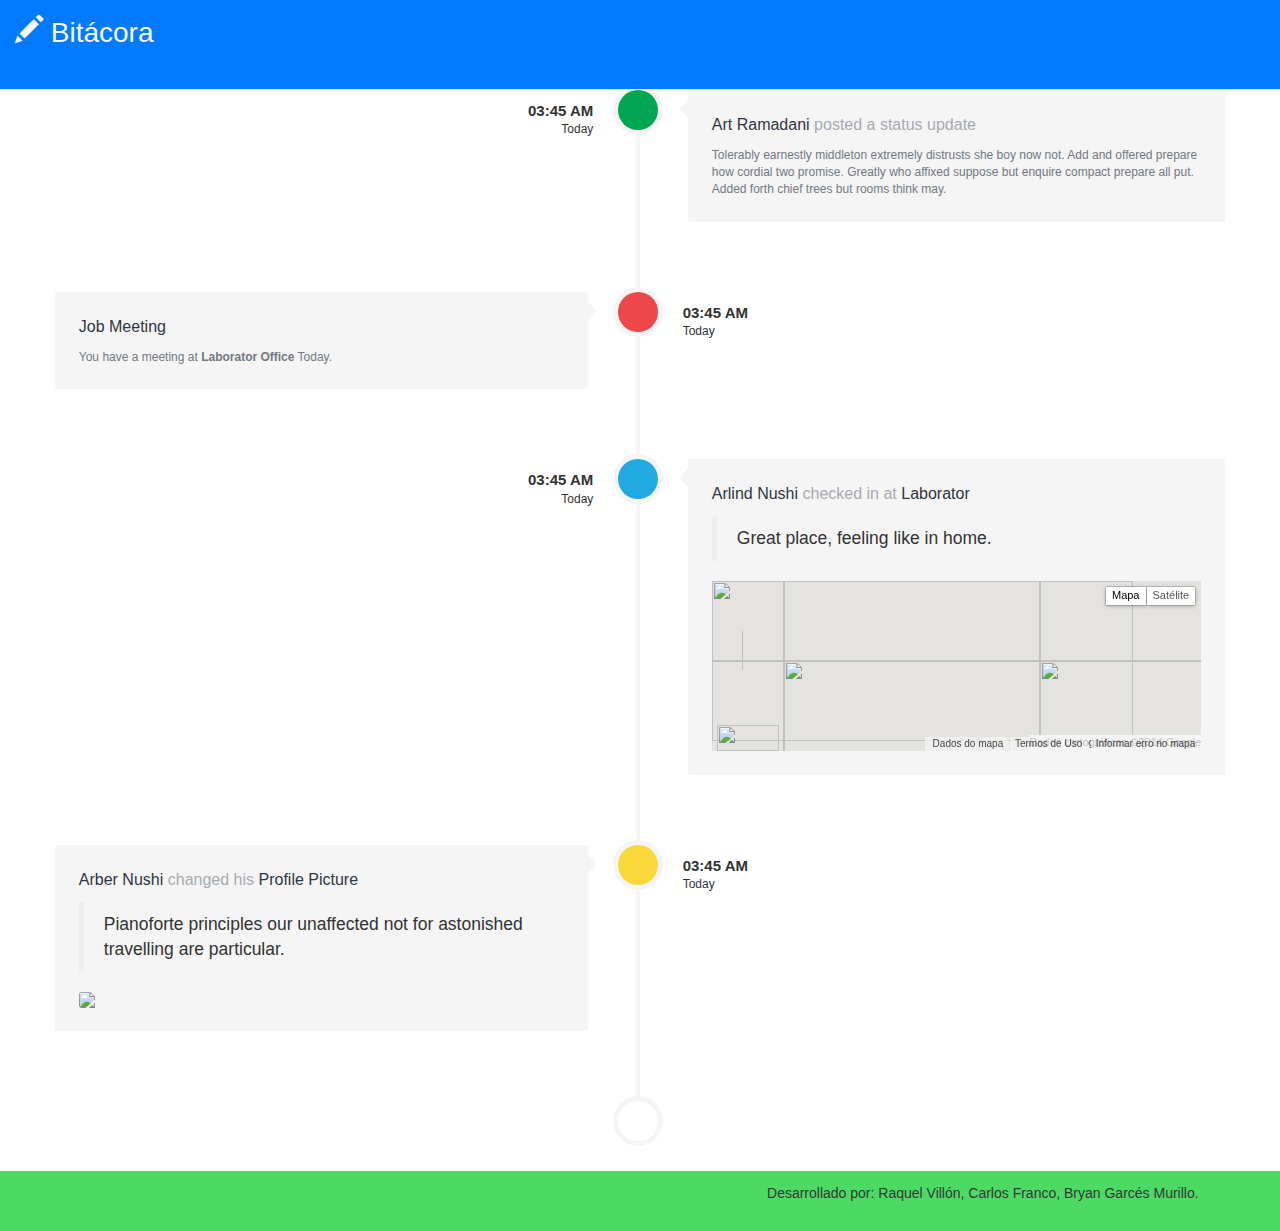
==== Proyecto_1er_parcial/Bitacora_reporte/bitacora/bitacora.html @ d9422cc5 "Plantilla para proyecto" ====
<!DOCTYPE html>
<html lang="en">
  <head>
    <meta charset="utf-8">
    <meta http-equiv="X-UA-Compatible" content="IE=edge">
    <meta name="viewport" content="width=device-width, initial-scale=1">
    <title>Bit&aacute;cora</title>

    <!-- Bootstrap -->
    <link href="../bootstrap/css/bootstrap.min.css" rel="stylesheet">
    <link href="../bootstrap/css/mycss.css" rel="stylesheet">

    <!-- HTML5 Shim and Respond.js IE8 support of HTML5 elements and media queries -->
    <!-- WARNING: Respond.js doesn't work if you view the page via file:// -->
    <!--[if lt IE 9]>
      <script src="https://oss.maxcdn.com/libs/html5shiv/3.7.0/html5shiv.js"></script>
      <script src="https://oss.maxcdn.com/libs/respond.js/1.4.2/respond.min.js"></script>
    <![endif]-->
  </head>
  <body>
    <!-- Fixed navbar -->
    <div id="menu">
    <div class="navbar navbar-default navbar-fixed-top" role="navigation">
        <div class="navbar-header">
          <button type="button" class="navbar-toggle" data-toggle="collapse" data-target=".navbar-collapse">
            <span class="sr-only">Toggle navigation</span>
            <span class="icon-bar"></span>
            <span class="icon-bar"></span>
            <span class="icon-bar"></span>
          </button>
          <a class="navbar-brand" href="#"><i class="glyphicon glyphicon-pencil"></i> Bit&aacute;cora</a>
        </div>
        <div class="collapse navbar-collapse">
          <ul class="nav navbar-nav">
            
          </ul>
        </div><!--/.nav-collapse -->
    </div></div>

    <!-- Begin page content -->
    <div class="container" id="timeline">
          <div class="row">
            <div class="timeline-centered">
            
          <article class="timeline-entry">
            
            <div class="timeline-entry-inner">
              <time class="timeline-time" datetime="2014-01-10T03:45"><span>03:45 AM</span> <span>Today</span></time>
              
              <div class="timeline-icon bg-success">
                <i class="entypo-feather"></i>
              </div>
              
              <div class="timeline-label">
                <h2><a href="#">Art Ramadani</a> <span>posted a status update</span></h2>
                <p>Tolerably earnestly middleton extremely distrusts she boy now not. Add and offered prepare how cordial two promise. Greatly who affixed suppose but enquire compact prepare all put. Added forth chief trees but rooms think may.</p>
              </div>
            </div>
            
          </article>
          
          
          <article class="timeline-entry left-aligned">
            
            <div class="timeline-entry-inner">
              <time class="timeline-time" datetime="2014-01-10T03:45"><span>03:45 AM</span> <span>Today</span></time>
              
              <div class="timeline-icon bg-secondary">
                <i class="entypo-suitcase"></i>
              </div>
              
              <div class="timeline-label">
                <h2><a href="#">Job Meeting</a></h2>
                <p>You have a meeting at <strong>Laborator Office</strong> Today.</p>
              </div>
            </div>
            
          </article>
          
          
          <article class="timeline-entry">
            
            <div class="timeline-entry-inner">
              <time class="timeline-time" datetime="2014-01-09T13:22"><span>03:45 AM</span> <span>Today</span></time>
              
              <div class="timeline-icon bg-info">
                <i class="entypo-location"></i>
              </div>
              
              <div class="timeline-label">
                <h2><a href="#">Arlind Nushi</a> <span>checked in at</span> <a href="#">Laborator</a></h2>
                
                <blockquote>Great place, feeling like in home.</blockquote>
                
                <div id="sample-checkin" class="map-checkin" style="height: 170px; width: 100%; position: relative; background-color: rgb(229, 227, 223); overflow: hidden; -webkit-transform: translateZ(0);"><div class="gm-style" style="position: absolute; left: 0px; top: 0px; overflow: hidden; width: 100%; height: 100%; z-index: 0;"><div style="position: absolute; left: 0px; top: 0px; overflow: hidden; width: 100%; height: 100%; z-index: 0;"><div style="position: absolute; left: 0px; top: 0px; z-index: 1; width: 100%; cursor: url(http://maps.gstatic.com/mapfiles/openhand_8_8.cur) 8 8, default; -webkit-transform-origin: 0px 0px; -webkit-transform: matrix(1, 0, 0, 1, 0, 0);"><div style="-webkit-transform: translateZ(0); position: absolute; left: 0px; top: 0px; width: 100%; z-index: 200;"><div style="-webkit-transform: translateZ(0); position: absolute; left: 0px; top: 0px; z-index: 101; width: 100%;"></div></div><div style="-webkit-transform: translateZ(0); position: absolute; left: 0px; top: 0px; width: 100%; z-index: 201;"><div style="-webkit-transform: translateZ(0); position: absolute; left: 0px; top: 0px; z-index: 102; width: 100%;"></div><div style="-webkit-transform: translateZ(0); position: absolute; left: 0px; top: 0px; z-index: 103; width: 100%;"><div style="position: absolute; left: 0px; top: 0px; z-index: -1;"><div style="position: absolute; left: 0px; top: 0px; z-index: 1;"><div style="width: 256px; height: 256px; overflow: hidden; -webkit-transform: translateZ(0); position: absolute; left: 72px; top: -176px;"><canvas draggable="false" height="256" width="256" style="-webkit-user-select: none; position: absolute; left: 0px; top: 0px; height: 256px; width: 256px;"></canvas></div><div style="width: 256px; height: 256px; overflow: hidden; -webkit-transform: translateZ(0); position: absolute; left: 72px; top: 80px;"></div><div style="width: 256px; height: 256px; overflow: hidden; -webkit-transform: translateZ(0); position: absolute; left: -184px; top: -176px;"></div><div style="width: 256px; height: 256px; overflow: hidden; -webkit-transform: translateZ(0); position: absolute; left: -184px; top: 80px;"></div><div style="width: 256px; height: 256px; overflow: hidden; -webkit-transform: translateZ(0); position: absolute; left: 328px; top: -176px;"></div><div style="width: 256px; height: 256px; overflow: hidden; -webkit-transform: translateZ(0); position: absolute; left: 328px; top: 80px;"></div></div></div></div></div><div style="-webkit-transform: translateZ(0); position: absolute; left: 0px; top: 0px; width: 100%; z-index: 202;"><div style="-webkit-transform: translateZ(0); position: absolute; left: 0px; top: 0px; z-index: 104; width: 100%;"></div><div style="-webkit-transform: translateZ(0); position: absolute; left: 0px; top: 0px; z-index: 105; width: 100%;"></div><div style="-webkit-transform: translateZ(0); position: absolute; left: 0px; top: 0px; z-index: 106; width: 100%;"></div></div><div style="-webkit-transform: translateZ(0); position: absolute; left: 0px; top: 0px; z-index: 100; width: 100%;"><div style="position: absolute; left: 0px; top: 0px; z-index: 0;"><div style="position: absolute; left: 0px; top: 0px; z-index: 1;"><div style="width: 256px; height: 256px; -webkit-transform: translateZ(0); position: absolute; left: 72px; top: -176px;"></div><div style="width: 256px; height: 256px; -webkit-transform: translateZ(0); position: absolute; left: 72px; top: 80px;"></div><div style="width: 256px; height: 256px; -webkit-transform: translateZ(0); position: absolute; left: -184px; top: -176px;"></div><div style="width: 256px; height: 256px; -webkit-transform: translateZ(0); position: absolute; left: -184px; top: 80px;"></div><div style="width: 256px; height: 256px; -webkit-transform: translateZ(0); position: absolute; left: 328px; top: -176px;"></div><div style="width: 256px; height: 256px; -webkit-transform: translateZ(0); position: absolute; left: 328px; top: 80px;"></div></div></div></div><div style="position: absolute; z-index: 0; left: 0px; top: 0px;"><div style="overflow: hidden; width: 431px; height: 170px;"><img src="http://maps.googleapis.com/maps/api/js/StaticMapService.GetMapImage?1m2&1i701363&2i1636267&2e1&3u14&4m2&1u431&2u170&5m4&1e0&5spt-BR&6sus&10b1&token=8503" style="width: 421px; height: 160px;"></div></div><div style="position: absolute; left: 0px; top: 0px; z-index: 0;"><div style="position: absolute; left: 0px; top: 0px; z-index: 1;"><div style="width: 256px; height: 256px; -webkit-transform: translateZ(0); position: absolute; left: 72px; top: -176px; opacity: 1; transition: opacity 200ms ease-out; -webkit-transition: opacity 200ms ease-out;"><img src="http://mt0.googleapis.com/vt?lyrs=m@248313357&src=apiv3&hl=pt-BR&x=2740&y=6391&z=14&style=47,37%7Csmartmaps" draggable="false" style="width: 256px; height: 256px; -webkit-user-select: none; border: 0px; padding: 0px; margin: 0px; -webkit-transform: translateZ(0);"></div><div style="width: 256px; height: 256px; -webkit-transform: translateZ(0); position: absolute; left: 72px; top: 80px; opacity: 1; transition: opacity 200ms ease-out; -webkit-transition: opacity 200ms ease-out;"><img src="http://mt0.googleapis.com/vt?lyrs=m@248254527&src=apiv3&hl=pt-BR&x=2740&y=6392&z=14&style=47,37%7Csmartmaps" draggable="false" style="width: 256px; height: 256px; -webkit-user-select: none; border: 0px; padding: 0px; margin: 0px; -webkit-transform: translateZ(0);"></div><div style="width: 256px; height: 256px; -webkit-transform: translateZ(0); position: absolute; left: -184px; top: -176px; opacity: 1; transition: opacity 200ms ease-out; -webkit-transition: opacity 200ms ease-out;"><img src="http://mt1.googleapis.com/vt?lyrs=m@248282439&src=apiv3&hl=pt-BR&x=2739&y=6391&z=14&style=47,37%7Csmartmaps" draggable="false" style="width: 256px; height: 256px; -webkit-user-select: none; border: 0px; padding: 0px; margin: 0px; -webkit-transform: translateZ(0);"></div><div style="width: 256px; height: 256px; -webkit-transform: translateZ(0); position: absolute; left: -184px; top: 80px; opacity: 1; transition: opacity 200ms ease-out; -webkit-transition: opacity 200ms ease-out;"><img src="http://mt1.googleapis.com/vt?lyrs=m@248011677&src=apiv3&hl=pt-BR&x=2739&y=6392&z=14&style=47,37%7Csmartmaps" draggable="false" style="width: 256px; height: 256px; -webkit-user-select: none; border: 0px; padding: 0px; margin: 0px; -webkit-transform: translateZ(0);"></div><div style="width: 256px; height: 256px; -webkit-transform: translateZ(0); position: absolute; left: 328px; top: -176px; opacity: 1; transition: opacity 200ms ease-out; -webkit-transition: opacity 200ms ease-out;"><img src="http://mt1.googleapis.com/vt?lyrs=m@248301220&src=apiv3&hl=pt-BR&x=2741&y=6391&z=14&style=47,37%7Csmartmaps" draggable="false" style="width: 256px; height: 256px; -webkit-user-select: none; border: 0px; padding: 0px; margin: 0px; -webkit-transform: translateZ(0);"></div><div style="width: 256px; height: 256px; -webkit-transform: translateZ(0); position: absolute; left: 328px; top: 80px; opacity: 1; transition: opacity 200ms ease-out; -webkit-transition: opacity 200ms ease-out;"><img src="http://mt1.googleapis.com/vt?lyrs=m@248301220&src=apiv3&hl=pt-BR&x=2741&y=6392&z=14&style=47,37%7Csmartmaps" draggable="false" style="width: 256px; height: 256px; -webkit-user-select: none; border: 0px; padding: 0px; margin: 0px; -webkit-transform: translateZ(0);"></div></div></div></div></div><div style="margin-left: 5px; margin-right: 5px; z-index: 1000000; position: absolute; left: 0px; bottom: 0px;"><a target="_blank" href="http://maps.google.com/maps?ll=36.738888,-119.783013&z=14&t=m&hl=pt-BR&gl=US&mapclient=apiv3" title="Clique para ver esta área no Google Maps" style="position: static; overflow: visible; float: none; display: inline;"><div style="width: 62px; height: 26px; cursor: pointer;"><img src="http://maps.gstatic.com/mapfiles/api-3/images/google_white2.png" draggable="false" style="position: absolute; left: 0px; top: 0px; width: 62px; height: 26px; -webkit-user-select: none; border: 0px; padding: 0px; margin: 0px;"></div></a></div><div class="gmnoprint" style="z-index: 1000001; position: absolute; right: 192px; bottom: 0px; width: 85px;"><div draggable="false" class="gm-style-cc" style="-webkit-user-select: none;"><div style="opacity: 0.7; width: 100%; height: 100%; position: absolute;"><div style="width: 1px;"></div><div style="background-color: rgb(245, 245, 245); width: auto; height: 100%; margin-left: 1px;"></div></div><div style="position: relative; padding-right: 6px; padding-left: 6px; font-family: Roboto, Arial, sans-serif; font-size: 10px; color: rgb(68, 68, 68); white-space: nowrap; direction: ltr; text-align: right;"><a style="color: rgb(68, 68, 68); text-decoration: none; cursor: pointer;">Dados do mapa</a><span style="display: none;">Dados cartográficos ©2014 Google</span></div></div></div><div style="background-color: white; padding: 15px 21px; border: 1px solid rgb(171, 171, 171); font-family: Roboto, Arial, sans-serif; color: rgb(34, 34, 34); -webkit-box-shadow: rgba(0, 0, 0, 0.2) 0px 4px 16px; box-shadow: rgba(0, 0, 0, 0.2) 0px 4px 16px; z-index: 10000002; display: none; width: 256px; height: 118px; position: absolute; left: 61px; top: 5px;"><div style="padding: 0px 0px 10px; font-size: 16px;">Dados do mapa</div><div style="font-size: 13px;">Dados cartográficos ©2014 Google</div><div style="width: 13px; height: 13px; overflow: hidden; position: absolute; opacity: 0.7; right: 12px; top: 12px; z-index: 10000; cursor: pointer;"><img src="http://maps.gstatic.com/mapfiles/api-3/images/mapcnt3.png" draggable="false" style="position: absolute; left: -2px; top: -336px; width: 59px; height: 492px; -webkit-user-select: none; border: 0px; padding: 0px; margin: 0px;"></div></div><div class="gmnoscreen" style="position: absolute; right: 0px; bottom: 0px;"><div style="font-family: Roboto, Arial, sans-serif; font-size: 11px; color: rgb(68, 68, 68); direction: ltr; text-align: right; background-color: rgb(245, 245, 245);">Dados cartográficos ©2014 Google</div></div><div class="gmnoprint gm-style-cc" draggable="false" style="z-index: 1000001; position: absolute; -webkit-user-select: none; right: 113px; bottom: 0px;"><div style="opacity: 0.7; width: 100%; height: 100%; position: absolute;"><div style="width: 1px;"></div><div style="background-color: rgb(245, 245, 245); width: auto; height: 100%; margin-left: 1px;"></div></div><div style="position: relative; padding-right: 6px; padding-left: 6px; font-family: Roboto, Arial, sans-serif; font-size: 10px; color: rgb(68, 68, 68); white-space: nowrap; direction: ltr; text-align: right;"><a href="http://www.google.com/intl/pt-BR_US/help/terms_maps.html" target="_blank" style="text-decoration: none; cursor: pointer; color: rgb(68, 68, 68);">Termos de Uso</a></div></div><div draggable="false" class="gm-style-cc" style="-webkit-user-select: none; position: absolute; right: 0px; bottom: 0px;"><div style="opacity: 0.7; width: 100%; height: 100%; position: absolute;"><div style="width: 1px;"></div><div style="background-color: rgb(245, 245, 245); width: auto; height: 100%; margin-left: 1px;"></div></div><div style="position: relative; padding-right: 6px; padding-left: 6px; font-family: Roboto, Arial, sans-serif; font-size: 10px; color: rgb(68, 68, 68); white-space: nowrap; direction: ltr; text-align: right;"><a target="_new" title="Informar erros no mapa ou nas imagens para o Google" href="http://maps.google.com/maps?ll=36.738888,-119.783013&z=14&t=m&hl=pt-BR&gl=US&mapclient=apiv3&skstate=action:mps_dialog$apiref:1&output=classic" style="font-family: Roboto, Arial, sans-serif; font-size: 10px; color: rgb(68, 68, 68); text-decoration: none; position: relative;">Informar erro no mapa</a></div></div><div class="gmnoprint" draggable="false" controlwidth="32" controlheight="84" style="margin: 5px; -webkit-user-select: none; position: absolute; left: 0px; top: 0px;"><div controlwidth="32" controlheight="40" style="cursor: url(http://maps.gstatic.com/mapfiles/openhand_8_8.cur) 8 8, default; position: absolute; left: 0px; top: 0px;"><div style="width: 32px; height: 40px; overflow: hidden; position: absolute; left: 0px; top: 0px;"><img src="http://maps.gstatic.com/mapfiles/api-3/images/cb_scout2.png" draggable="false" style="position: absolute; left: -9px; top: -102px; width: 1028px; height: 214px; -webkit-user-select: none; border: 0px; padding: 0px; margin: 0px;"></div><div style="width: 32px; height: 40px; overflow: hidden; position: absolute; left: 0px; top: 0px; visibility: hidden;"><img src="http://maps.gstatic.com/mapfiles/api-3/images/cb_scout2.png" draggable="false" style="position: absolute; left: -107px; top: -102px; width: 1028px; height: 214px; -webkit-user-select: none; border: 0px; padding: 0px; margin: 0px;"></div><div style="width: 32px; height: 40px; overflow: hidden; position: absolute; left: 0px; top: 0px; visibility: hidden;"><img src="http://maps.gstatic.com/mapfiles/api-3/images/cb_scout2.png" draggable="false" style="position: absolute; left: -58px; top: -102px; width: 1028px; height: 214px; -webkit-user-select: none; border: 0px; padding: 0px; margin: 0px;"></div><div style="width: 32px; height: 40px; overflow: hidden; position: absolute; left: 0px; top: 0px; visibility: hidden;"><img src="http://maps.gstatic.com/mapfiles/api-3/images/cb_scout2.png" draggable="false" style="position: absolute; left: -205px; top: -102px; width: 1028px; height: 214px; -webkit-user-select: none; border: 0px; padding: 0px; margin: 0px;"></div></div><div class="gmnoprint" controlwidth="0" controlheight="0" style="opacity: 0.6; display: none; position: absolute;"><div title="Girar o mapa em 90 graus" style="width: 22px; height: 22px; overflow: hidden; position: absolute; cursor: pointer;"><img src="http://maps.gstatic.com/mapfiles/api-3/images/mapcnt3.png" draggable="false" style="position: absolute; left: -38px; top: -360px; width: 59px; height: 492px; -webkit-user-select: none; border: 0px; padding: 0px; margin: 0px;"></div></div><div class="gmnoprint" controlwidth="20" controlheight="39" style="position: absolute; left: 6px; top: 45px;"><div style="width: 20px; height: 39px; overflow: hidden; position: absolute;"><img src="http://maps.gstatic.com/mapfiles/api-3/images/mapcnt3.png" draggable="false" style="position: absolute; left: -39px; top: -401px; width: 59px; height: 492px; -webkit-user-select: none; border: 0px; padding: 0px; margin: 0px;"></div><div title="Aumentar o zoom" style="position: absolute; left: 0px; top: 2px; width: 20px; height: 17px; cursor: pointer;"></div><div title="Diminuir o zoom" style="position: absolute; left: 0px; top: 19px; width: 20px; height: 17px; cursor: pointer;"></div></div></div><div class="gmnoprint" style="margin: 5px; z-index: 0; position: absolute; cursor: pointer; right: 0px; top: 0px;"><div class="gm-style-mtc" style="float: left;"><div draggable="false" title="Mostrar mapa de ruas" style="direction: ltr; overflow: hidden; text-align: center; position: relative; color: rgb(0, 0, 0); font-family: Roboto, Arial, sans-serif; -webkit-user-select: none; font-size: 11px; background-color: rgb(255, 255, 255); padding: 1px 6px; border-bottom-left-radius: 2px; border-top-left-radius: 2px; -webkit-background-clip: padding-box; background-clip: padding-box; border: 1px solid rgba(0, 0, 0, 0.14902); -webkit-box-shadow: rgba(0, 0, 0, 0.298039) 0px 1px 4px -1px; box-shadow: rgba(0, 0, 0, 0.298039) 0px 1px 4px -1px; min-width: 28px; font-weight: 500;">Mapa</div><div style="background-color: white; z-index: -1; padding-top: 2px; -webkit-background-clip: padding-box; background-clip: padding-box; border-width: 0px 1px 1px; border-right-style: solid; border-bottom-style: solid; border-left-style: solid; border-right-color: rgba(0, 0, 0, 0.14902); border-bottom-color: rgba(0, 0, 0, 0.14902); border-left-color: rgba(0, 0, 0, 0.14902); -webkit-box-shadow: rgba(0, 0, 0, 0.298039) 0px 1px 4px -1px; box-shadow: rgba(0, 0, 0, 0.298039) 0px 1px 4px -1px; position: absolute; left: 0px; top: 19px; text-align: left; display: none;"><div draggable="false" title="Mostrar mapa de ruas com terreno" style="color: rgb(0, 0, 0); font-family: Roboto, Arial, sans-serif; -webkit-user-select: none; font-size: 11px; background-color: rgb(255, 255, 255); padding: 3px 8px 3px 5px; direction: ltr; text-align: left; white-space: nowrap;"><span role="checkbox" style="box-sizing: border-box; position: relative; line-height: 0; font-size: 0px; margin: 0px 5px 0px 0px; display: inline-block; background-color: rgb(255, 255, 255); border: 1px solid rgb(198, 198, 198); border-top-left-radius: 1px; border-top-right-radius: 1px; border-bottom-right-radius: 1px; border-bottom-left-radius: 1px; width: 13px; height: 13px; vertical-align: middle;"><div style="position: absolute; left: 1px; top: -2px; width: 13px; height: 11px; overflow: hidden; display: none;"><img src="http://maps.gstatic.com/mapfiles/mv/imgs8.png" draggable="false" style="position: absolute; left: -52px; top: -44px; -webkit-user-select: none; border: 0px; padding: 0px; margin: 0px; width: 68px; height: 67px;"></div></span><label style="vertical-align: middle; cursor: pointer;">Terreno</label></div></div></div><div class="gm-style-mtc" style="float: left;"><div draggable="false" title="Mostrar imagens de satélite" style="direction: ltr; overflow: hidden; text-align: center; position: relative; color: rgb(86, 86, 86); font-family: Roboto, Arial, sans-serif; -webkit-user-select: none; font-size: 11px; background-color: rgb(255, 255, 255); padding: 1px 6px; border-bottom-right-radius: 2px; border-top-right-radius: 2px; -webkit-background-clip: padding-box; background-clip: padding-box; border-width: 1px 1px 1px 0px; border-top-style: solid; border-right-style: solid; border-bottom-style: solid; border-top-color: rgba(0, 0, 0, 0.14902); border-right-color: rgba(0, 0, 0, 0.14902); border-bottom-color: rgba(0, 0, 0, 0.14902); -webkit-box-shadow: rgba(0, 0, 0, 0.298039) 0px 1px 4px -1px; box-shadow: rgba(0, 0, 0, 0.298039) 0px 1px 4px -1px; min-width: 36px;">Satélite</div><div style="background-color: white; z-index: -1; padding-top: 2px; -webkit-background-clip: padding-box; background-clip: padding-box; border-width: 0px 1px 1px; border-right-style: solid; border-bottom-style: solid; border-left-style: solid; border-right-color: rgba(0, 0, 0, 0.14902); border-bottom-color: rgba(0, 0, 0, 0.14902); border-left-color: rgba(0, 0, 0, 0.14902); -webkit-box-shadow: rgba(0, 0, 0, 0.298039) 0px 1px 4px -1px; box-shadow: rgba(0, 0, 0, 0.298039) 0px 1px 4px -1px; position: absolute; right: 0px; top: 19px; text-align: left; display: none;"><div draggable="false" title="Aumentar o zoom para a visualização de 45 graus" style="color: rgb(184, 184, 184); font-family: Roboto, Arial, sans-serif; -webkit-user-select: none; font-size: 11px; background-color: rgb(255, 255, 255); padding: 3px 8px 3px 5px; direction: ltr; text-align: left; white-space: nowrap; display: none;"><span role="checkbox" style="box-sizing: border-box; position: relative; line-height: 0; font-size: 0px; margin: 0px 5px 0px 0px; display: inline-block; background-color: rgb(255, 255, 255); border: 1px solid rgb(241, 241, 241); border-top-left-radius: 1px; border-top-right-radius: 1px; border-bottom-right-radius: 1px; border-bottom-left-radius: 1px; width: 13px; height: 13px; vertical-align: middle;"><div style="position: absolute; left: 1px; top: -2px; width: 13px; height: 11px; overflow: hidden; display: none;"><img src="http://maps.gstatic.com/mapfiles/mv/imgs8.png" draggable="false" style="position: absolute; left: -52px; top: -44px; -webkit-user-select: none; border: 0px; padding: 0px; margin: 0px; width: 68px; height: 67px;"></div></span><label style="vertical-align: middle; cursor: pointer;">45°</label></div><div draggable="false" title="Mostrar imagens com nomes de rua" style="color: rgb(0, 0, 0); font-family: Roboto, Arial, sans-serif; -webkit-user-select: none; font-size: 11px; background-color: rgb(255, 255, 255); padding: 3px 8px 3px 5px; direction: ltr; text-align: left; white-space: nowrap;"><span role="checkbox" style="box-sizing: border-box; position: relative; line-height: 0; font-size: 0px; margin: 0px 5px 0px 0px; display: inline-block; background-color: rgb(255, 255, 255); border: 1px solid rgb(198, 198, 198); border-top-left-radius: 1px; border-top-right-radius: 1px; border-bottom-right-radius: 1px; border-bottom-left-radius: 1px; width: 13px; height: 13px; vertical-align: middle;"><div style="position: absolute; left: 1px; top: -2px; width: 13px; height: 11px; overflow: hidden;"><img src="http://maps.gstatic.com/mapfiles/mv/imgs8.png" draggable="false" style="position: absolute; left: -52px; top: -44px; -webkit-user-select: none; border: 0px; padding: 0px; margin: 0px; width: 68px; height: 67px;"></div></span><label style="vertical-align: middle; cursor: pointer;">Marcadores</label></div></div></div></div></div></div>
              </div>
            </div>
            
          </article>
          
          
          <article class="timeline-entry left-aligned">
            
            <div class="timeline-entry-inner">
              <time class="timeline-time" datetime="2014-01-10T03:45"><span>03:45 AM</span> <span>Today</span></time>
              
              <div class="timeline-icon bg-warning">
                <i class="entypo-camera"></i>
              </div>
              
              <div class="timeline-label">
                <h2><a href="#">Arber Nushi</a> <span>changed his</span> <a href="#">Profile Picture</a></h2>
                
                <blockquote>Pianoforte principles our unaffected not for astonished travelling are particular.</blockquote>
                
                <img src="http://themes.laborator.co/neon/assets/images/timeline-image-3.png" class="img-responsive img-rounded full-width">
              </div>
            </div>
            
          </article>
          
          
          <article class="timeline-entry begin">
          
            <div class="timeline-entry-inner">
              
              <div class="timeline-icon" style="-webkit-transform: rotate(-90deg); -moz-transform: rotate(-90deg);">
                <i class="entypo-flight"></i>
              </div>
              
            </div>
            
          </article>
          
        </div>
          </div>
            </div>

    <div id="footer">
      <div class="container">
        <p class="myfooter text-right">Desarrollado por: Raquel Vill&oacute;n, Carlos Franco, Bryan Garc&eacute;s Murillo.</p>
      </div>
    </div>
    

    <!-- jQuery (necessary for Bootstrap's JavaScript plugins) -->
    <script src="https://ajax.googleapis.com/ajax/libs/jquery/1.11.0/jquery.min.js"></script>
    <!-- Include all compiled plugins (below), or include individual files as needed -->
    <script src="../bootstrap/js/bootstrap.min.js"></script>
    <script type="text/javascript">
      $( document ).ready(function() {
        $("#timeline").hide();
        $("#footer").hide();
        $("#timeline").show("slow");
        $("#footer").show();
      });
    </script>
  </body>
</html>
---- Proyecto_1er_parcial/Bitacora_reporte/bootstrap/css/mycss.css ----
html {
  position: relative;
  min-height: 100%;
}
body {
  /* Margin bottom by footer height */
  margin-bottom: 60px;
  padding-top: 90px;
}
#footer {
  position: absolute;
  bottom: 0;
  width: 100%;
  /* Set the fixed height of the footer here */
  height: 60px;
  background-color: #4CDA64;
}
.myfooter{
  padding: 1%;
  color: #353636;
}
/* Credit to bootsnipp.com for the css for the color graph */
.colorgraph {
  height: 5px;
  border-top: 0;
  background: #c4e17f;
  border-radius: 5px;
  background-image: -webkit-linear-gradient(left, #c4e17f, #c4e17f 12.5%, #f7fdca 12.5%, #f7fdca 25%, #fecf71 25%, #fecf71 37.5%, #f0776c 37.5%, #f0776c 50%, #db9dbe 50%, #db9dbe 62.5%, #c49cde 62.5%, #c49cde 75%, #669ae1 75%, #669ae1 87.5%, #62c2e4 87.5%, #62c2e4);
  background-image: -moz-linear-gradient(left, #c4e17f, #c4e17f 12.5%, #f7fdca 12.5%, #f7fdca 25%, #fecf71 25%, #fecf71 37.5%, #f0776c 37.5%, #f0776c 50%, #db9dbe 50%, #db9dbe 62.5%, #c49cde 62.5%, #c49cde 75%, #669ae1 75%, #669ae1 87.5%, #62c2e4 87.5%, #62c2e4);
  background-image: -o-linear-gradient(left, #c4e17f, #c4e17f 12.5%, #f7fdca 12.5%, #f7fdca 25%, #fecf71 25%, #fecf71 37.5%, #f0776c 37.5%, #f0776c 50%, #db9dbe 50%, #db9dbe 62.5%, #c49cde 62.5%, #c49cde 75%, #669ae1 75%, #669ae1 87.5%, #62c2e4 87.5%, #62c2e4);
  background-image: linear-gradient(to right, #c4e17f, #c4e17f 12.5%, #f7fdca 12.5%, #f7fdca 25%, #fecf71 25%, #fecf71 37.5%, #f0776c 37.5%, #f0776c 50%, #db9dbe 50%, #db9dbe 62.5%, #c49cde 62.5%, #c49cde 75%, #669ae1 75%, #669ae1 87.5%, #62c2e4 87.5%, #62c2e4);
}
/*-------nuevos colores de bootstrap-----------*/
#menu .navbar-default{
  background-color: #007AFF;
  height: 10%;
  
}
#menu .navbar-default .navbar-brand{
  color: #F7F7F7;
  font-size: 2em;
}
#menu .col-xs-6{
  padding-top: 7%;
}

/*-----------------------------------------------------------------------------*/

img
{
  vertical-align: middle;
}
.img-responsive
{
  display: block;
  height: auto;
  max-width: 100%;
}
.img-rounded
{
  border-radius: 3px;
}
.img-thumbnail
{
  background-color: #fff;
  border: 1px solid #ededf0;
  border-radius: 3px;
  display: inline-block;
  height: auto;
  line-height: 1.428571429;
  max-width: 100%;
  moz-transition: all .2s ease-in-out;
  o-transition: all .2s ease-in-out;
  padding: 2px;
  transition: all .2s ease-in-out;
  webkit-transition: all .2s ease-in-out;
}
.img-circle
{
  border-radius: 50%;
}
.timeline-centered {
    position: relative;
    margin-bottom: 30px;
}

    .timeline-centered:before, .timeline-centered:after {
        content: " ";
        display: table;
    }

    .timeline-centered:after {
        clear: both;
    }

    .timeline-centered:before, .timeline-centered:after {
        content: " ";
        display: table;
    }

    .timeline-centered:after {
        clear: both;
    }

    .timeline-centered:before {
        content: '';
        position: absolute;
        display: block;
        width: 4px;
        background: #f5f5f6;
        left: 50%;
        top: 20px;
        bottom: 20px;
        margin-left: -4px;
    }

    .timeline-centered .timeline-entry {
        position: relative;
        width: 50%;
        float: right;
        margin-bottom: 70px;
        clear: both;
    }

        .timeline-centered .timeline-entry:before, .timeline-centered .timeline-entry:after {
            content: " ";
            display: table;
        }

        .timeline-centered .timeline-entry:after {
            clear: both;
        }

        .timeline-centered .timeline-entry:before, .timeline-centered .timeline-entry:after {
            content: " ";
            display: table;
        }

        .timeline-centered .timeline-entry:after {
            clear: both;
        }

        .timeline-centered .timeline-entry.begin {
            margin-bottom: 0;
        }

        .timeline-centered .timeline-entry.left-aligned {
            float: left;
        }

            .timeline-centered .timeline-entry.left-aligned .timeline-entry-inner {
                margin-left: 0;
                margin-right: -18px;
            }

                .timeline-centered .timeline-entry.left-aligned .timeline-entry-inner .timeline-time {
                    left: auto;
                    right: -100px;
                    text-align: left;
                }

                .timeline-centered .timeline-entry.left-aligned .timeline-entry-inner .timeline-icon {
                    float: right;
                }

                .timeline-centered .timeline-entry.left-aligned .timeline-entry-inner .timeline-label {
                    margin-left: 0;
                    margin-right: 70px;
                }

                    .timeline-centered .timeline-entry.left-aligned .timeline-entry-inner .timeline-label:after {
                        left: auto;
                        right: 0;
                        margin-left: 0;
                        margin-right: -9px;
                        -moz-transform: rotate(180deg);
                        -o-transform: rotate(180deg);
                        -webkit-transform: rotate(180deg);
                        -ms-transform: rotate(180deg);
                        transform: rotate(180deg);
                    }

        .timeline-centered .timeline-entry .timeline-entry-inner {
            position: relative;
            margin-left: -22px;
        }

            .timeline-centered .timeline-entry .timeline-entry-inner:before, .timeline-centered .timeline-entry .timeline-entry-inner:after {
                content: " ";
                display: table;
            }

            .timeline-centered .timeline-entry .timeline-entry-inner:after {
                clear: both;
            }

            .timeline-centered .timeline-entry .timeline-entry-inner:before, .timeline-centered .timeline-entry .timeline-entry-inner:after {
                content: " ";
                display: table;
            }

            .timeline-centered .timeline-entry .timeline-entry-inner:after {
                clear: both;
            }

            .timeline-centered .timeline-entry .timeline-entry-inner .timeline-time {
                position: absolute;
                left: -100px;
                text-align: right;
                padding: 10px;
                -webkit-box-sizing: border-box;
                -moz-box-sizing: border-box;
                box-sizing: border-box;
            }

                .timeline-centered .timeline-entry .timeline-entry-inner .timeline-time > span {
                    display: block;
                }

                    .timeline-centered .timeline-entry .timeline-entry-inner .timeline-time > span:first-child {
                        font-size: 15px;
                        font-weight: bold;
                    }

                    .timeline-centered .timeline-entry .timeline-entry-inner .timeline-time > span:last-child {
                        font-size: 12px;
                    }

            .timeline-centered .timeline-entry .timeline-entry-inner .timeline-icon {
                background: #fff;
                color: #737881;
                display: block;
                width: 40px;
                height: 40px;
                -webkit-background-clip: padding-box;
                -moz-background-clip: padding;
                background-clip: padding-box;
                -webkit-border-radius: 20px;
                -moz-border-radius: 20px;
                border-radius: 20px;
                text-align: center;
                -moz-box-shadow: 0 0 0 5px #f5f5f6;
                -webkit-box-shadow: 0 0 0 5px #f5f5f6;
                box-shadow: 0 0 0 5px #f5f5f6;
                line-height: 40px;
                font-size: 15px;
                float: left;
            }

                .timeline-centered .timeline-entry .timeline-entry-inner .timeline-icon.bg-primary {
                    background-color: #303641;
                    color: #fff;
                }

                .timeline-centered .timeline-entry .timeline-entry-inner .timeline-icon.bg-secondary {
                    background-color: #ee4749;
                    color: #fff;
                }

                .timeline-centered .timeline-entry .timeline-entry-inner .timeline-icon.bg-success {
                    background-color: #00a651;
                    color: #fff;
                }

                .timeline-centered .timeline-entry .timeline-entry-inner .timeline-icon.bg-info {
                    background-color: #21a9e1;
                    color: #fff;
                }

                .timeline-centered .timeline-entry .timeline-entry-inner .timeline-icon.bg-warning {
                    background-color: #fad839;
                    color: #fff;
                }

                .timeline-centered .timeline-entry .timeline-entry-inner .timeline-icon.bg-danger {
                    background-color: #cc2424;
                    color: #fff;
                }

            .timeline-centered .timeline-entry .timeline-entry-inner .timeline-label {
                position: relative;
                background: #f5f5f6;
                padding: 1.7em;
                margin-left: 70px;
                -webkit-background-clip: padding-box;
                -moz-background-clip: padding;
                background-clip: padding-box;
                -webkit-border-radius: 3px;
                -moz-border-radius: 3px;
                border-radius: 3px;
            }

                .timeline-centered .timeline-entry .timeline-entry-inner .timeline-label:after {
                    content: '';
                    display: block;
                    position: absolute;
                    width: 0;
                    height: 0;
                    border-style: solid;
                    border-width: 9px 9px 9px 0;
                    border-color: transparent #f5f5f6 transparent transparent;
                    left: 0;
                    top: 10px;
                    margin-left: -9px;
                }

                .timeline-centered .timeline-entry .timeline-entry-inner .timeline-label h2, .timeline-centered .timeline-entry .timeline-entry-inner .timeline-label p {
                    color: #737881;
                    font-family: "Noto Sans",sans-serif;
                    font-size: 12px;
                    margin: 0;
                    line-height: 1.428571429;
                }

                    .timeline-centered .timeline-entry .timeline-entry-inner .timeline-label p + p {
                        margin-top: 15px;
                    }

                .timeline-centered .timeline-entry .timeline-entry-inner .timeline-label h2 {
                    font-size: 16px;
                    margin-bottom: 10px;
                }

                    .timeline-centered .timeline-entry .timeline-entry-inner .timeline-label h2 a {
                        color: #303641;
                    }

                    .timeline-centered .timeline-entry .timeline-entry-inner .timeline-label h2 span {
                        -webkit-opacity: .6;
                        -moz-opacity: .6;
                        opacity: .6;
                        -ms-filter: alpha(opacity=60);
                        filter: alpha(opacity=60);
                    }

/*++++++++++++++++++++++++++++++++++++++++++++++++++++++++++++++++++++++++++++++++++++++*/

.btn-circle {
  width: 30px;
  height: 30px;
  text-align: center;
  padding: 6px 0;
  font-size: 12px;
  line-height: 1.428571429;
  border-radius: 15px;
}
.btn-circle.btn-lg {
  width: 50px;
  height: 50px;
  padding: 10px 16px;
  font-size: 18px;
  line-height: 1.33;
  border-radius: 25px;
}
.btn-circle.btn-xl {
  width: 200px;
  height: 200px;
  padding: 10px 16px;
  font-size: 24px;
  line-height: 1.33;
  border-radius: 100px;
}
/*----------------------------Menu reporte------------------------------------*/
 .affix-content .container .page-header{
    margin-top: 0;
  }

  .affix-sidebar{
    padding-right:0; 
    font-size:small;
    padding-left: 0;
  }  
  .affix-row, .affix-container, .affix-content{
    height: 100%;
    overflow: scroll;
    margin-left: 0;
    margin-right: 0;    
  } 
  .affix-content{
    background-color:white; 
  } 
  .sidebar-nav .navbar .navbar-collapse {
    padding: 0;
    max-height: none;
  }
  .sidebar-nav .navbar{
    border-radius:0; 
    margin-bottom:0; 
    border:0;
  }
  .sidebar-nav .navbar ul {
    float: none;
    display: block;
  }
  .sidebar-nav .navbar li {
    float: none;
    display: block;
  }
  .sidebar-nav .navbar li a {
    padding-top: 12px;
    padding-bottom: 12px;
  }  
}

@media (min-width: 769px){
  .affix-content .container {
    width: 600px;
  }
  .affix-content .container .page-header{
    margin-top: 0;
  }  
}

@media (min-width: 992px){
  .affix-content .container {
  width: 900px;
  }
  .affix-content .container .page-header{
    margin-top: 0;
  }
}

@media (min-width: 1220px){
  .affix-row{
    overflow: hidden;
  }

  .affix-content{
    overflow: auto;
  }

  .affix-content .container {
    width: 1000px;
  }

  .affix-content .container .page-header{
    margin-top: 0;
  }
  .affix-content{
    padding-right: 30px;
    padding-left: 30px;
  }  
  .affix-title{
    border-bottom: 1px solid #ecf0f1; 
    padding-bottom:10px;
  }
  .navbar-nav {
    margin: 0;
  }
  .navbar-collapse{
    padding: 0;
  }
  .sidebar-nav .navbar li a:hover {
    background-color: #428bca;
    color: white;
  }
  .sidebar-nav .navbar li a > .caret {
    margin-top: 8px;
  }  
}
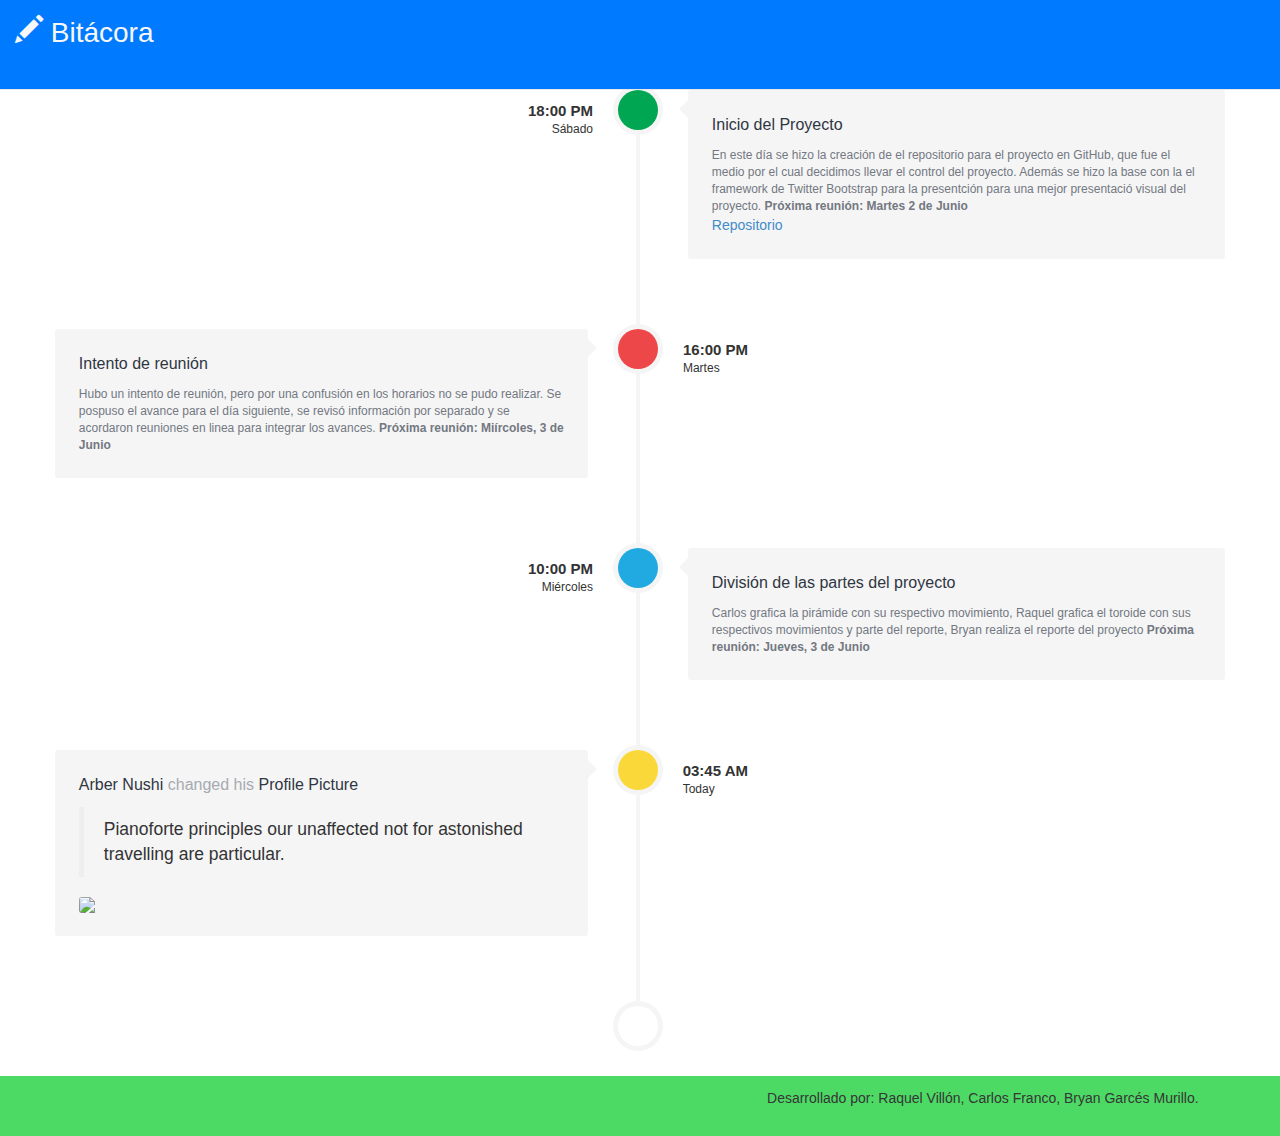
==== commit 00a5298e: "Actualización de la Bitácara" ====
--- a/Proyecto_1er_parcial/Bitacora_reporte/bitacora/bitacora.html
+++ b/Proyecto_1er_parcial/Bitacora_reporte/bitacora/bitacora.html
@@ -45,15 +45,15 @@
           <article class="timeline-entry">
             
             <div class="timeline-entry-inner">
-              <time class="timeline-time" datetime="2014-01-10T03:45"><span>03:45 AM</span> <span>Today</span></time>
+              <time class="timeline-time" datetime="2014-05-31T18:00"><span>18:00 PM</span> <span>S&aacute;bado</span></time>
               
               <div class="timeline-icon bg-success">
                 <i class="entypo-feather"></i>
               </div>
               
               <div class="timeline-label">
-                <h2><a href="#">Art Ramadani</a> <span>posted a status update</span></h2>
-                <p>Tolerably earnestly middleton extremely distrusts she boy now not. Add and offered prepare how cordial two promise. Greatly who affixed suppose but enquire compact prepare all put. Added forth chief trees but rooms think may.</p>
+                <h2><a href="#">Inicio del Proyecto</a> <span></span></h2>
+                <p>En este d&iacute;a se hizo la creaci&oacute;n de el repositorio para el proyecto en GitHub, que fue el medio por el cual decidimos llevar el control del proyecto. Adem&aacute;s se hizo la base con la el framework de Twitter Bootstrap para la presentci&oacute;n para una mejor presentaci&oacute; visual del proyecto. <strong>Pr&oacute;xima reuni&oacute;n: Martes 2 de Junio</strong></p> <span><a href="https://github.com/bgarces/ProyectoGraficos1.git"> Repositorio</a> </span>
               </div>
             </div>
             
@@ -63,15 +63,15 @@
           <article class="timeline-entry left-aligned">
             
             <div class="timeline-entry-inner">
-              <time class="timeline-time" datetime="2014-01-10T03:45"><span>03:45 AM</span> <span>Today</span></time>
+              <time class="timeline-time" datetime="2014-06-02T16:00"><span>16:00 PM</span> <span>Martes</span></time>
               
               <div class="timeline-icon bg-secondary">
                 <i class="entypo-suitcase"></i>
               </div>
               
               <div class="timeline-label">
-                <h2><a href="#">Job Meeting</a></h2>
-                <p>You have a meeting at <strong>Laborator Office</strong> Today.</p>
+                <h2><a href="#">Intento de reuni&oacute;n</a></h2>
+                <p>Hubo un intento de reuni&oacute;n, pero por una confusi&oacute;n en los horarios no se pudo realizar. Se pospuso el avance para el d&iacute;a siguiente, se revis&oacute; información por separado y se acordaron reuniones en linea para integrar los avances. <strong>Pr&oacute;xima reuni&oacute;n: Mi&iacute;rcoles, 3 de Junio </strong></p>
               </div>
             </div>
             
@@ -81,18 +81,19 @@
           <article class="timeline-entry">
             
             <div class="timeline-entry-inner">
-              <time class="timeline-time" datetime="2014-01-09T13:22"><span>03:45 AM</span> <span>Today</span></time>
+              <time class="timeline-time" datetime="2014-06-03T10:00"><span>10:00 PM</span> <span>Mi&eacute;rcoles</span></time>
               
               <div class="timeline-icon bg-info">
                 <i class="entypo-location"></i>
               </div>
               
               <div class="timeline-label">
-                <h2><a href="#">Arlind Nushi</a> <span>checked in at</span> <a href="#">Laborator</a></h2>
+                <h2><a href="#">Divisi&oacute;n de las partes del proyecto</a></h2>
+                <p>Carlos grafica la pirámide con su respectivo movimiento, Raquel grafica el toroide con sus respectivos movimientos y parte del reporte, Bryan realiza el reporte del proyecto <strong>Pr&oacute;xima reuni&oacute;n: Jueves, 3 de Junio</strong> </p>
                 
-                <blockquote>Great place, feeling like in home.</blockquote>
+              <!--  <blockquote>Great place, feeling like in home.</blockquote>
                 
-                <div id="sample-checkin" class="map-checkin" style="height: 170px; width: 100%; position: relative; background-color: rgb(229, 227, 223); overflow: hidden; -webkit-transform: translateZ(0);"><div class="gm-style" style="position: absolute; left: 0px; top: 0px; overflow: hidden; width: 100%; height: 100%; z-index: 0;"><div style="position: absolute; left: 0px; top: 0px; overflow: hidden; width: 100%; height: 100%; z-index: 0;"><div style="position: absolute; left: 0px; top: 0px; z-index: 1; width: 100%; cursor: url(http://maps.gstatic.com/mapfiles/openhand_8_8.cur) 8 8, default; -webkit-transform-origin: 0px 0px; -webkit-transform: matrix(1, 0, 0, 1, 0, 0);"><div style="-webkit-transform: translateZ(0); position: absolute; left: 0px; top: 0px; width: 100%; z-index: 200;"><div style="-webkit-transform: translateZ(0); position: absolute; left: 0px; top: 0px; z-index: 101; width: 100%;"></div></div><div style="-webkit-transform: translateZ(0); position: absolute; left: 0px; top: 0px; width: 100%; z-index: 201;"><div style="-webkit-transform: translateZ(0); position: absolute; left: 0px; top: 0px; z-index: 102; width: 100%;"></div><div style="-webkit-transform: translateZ(0); position: absolute; left: 0px; top: 0px; z-index: 103; width: 100%;"><div style="position: absolute; left: 0px; top: 0px; z-index: -1;"><div style="position: absolute; left: 0px; top: 0px; z-index: 1;"><div style="width: 256px; height: 256px; overflow: hidden; -webkit-transform: translateZ(0); position: absolute; left: 72px; top: -176px;"><canvas draggable="false" height="256" width="256" style="-webkit-user-select: none; position: absolute; left: 0px; top: 0px; height: 256px; width: 256px;"></canvas></div><div style="width: 256px; height: 256px; overflow: hidden; -webkit-transform: translateZ(0); position: absolute; left: 72px; top: 80px;"></div><div style="width: 256px; height: 256px; overflow: hidden; -webkit-transform: translateZ(0); position: absolute; left: -184px; top: -176px;"></div><div style="width: 256px; height: 256px; overflow: hidden; -webkit-transform: translateZ(0); position: absolute; left: -184px; top: 80px;"></div><div style="width: 256px; height: 256px; overflow: hidden; -webkit-transform: translateZ(0); position: absolute; left: 328px; top: -176px;"></div><div style="width: 256px; height: 256px; overflow: hidden; -webkit-transform: translateZ(0); position: absolute; left: 328px; top: 80px;"></div></div></div></div></div><div style="-webkit-transform: translateZ(0); position: absolute; left: 0px; top: 0px; width: 100%; z-index: 202;"><div style="-webkit-transform: translateZ(0); position: absolute; left: 0px; top: 0px; z-index: 104; width: 100%;"></div><div style="-webkit-transform: translateZ(0); position: absolute; left: 0px; top: 0px; z-index: 105; width: 100%;"></div><div style="-webkit-transform: translateZ(0); position: absolute; left: 0px; top: 0px; z-index: 106; width: 100%;"></div></div><div style="-webkit-transform: translateZ(0); position: absolute; left: 0px; top: 0px; z-index: 100; width: 100%;"><div style="position: absolute; left: 0px; top: 0px; z-index: 0;"><div style="position: absolute; left: 0px; top: 0px; z-index: 1;"><div style="width: 256px; height: 256px; -webkit-transform: translateZ(0); position: absolute; left: 72px; top: -176px;"></div><div style="width: 256px; height: 256px; -webkit-transform: translateZ(0); position: absolute; left: 72px; top: 80px;"></div><div style="width: 256px; height: 256px; -webkit-transform: translateZ(0); position: absolute; left: -184px; top: -176px;"></div><div style="width: 256px; height: 256px; -webkit-transform: translateZ(0); position: absolute; left: -184px; top: 80px;"></div><div style="width: 256px; height: 256px; -webkit-transform: translateZ(0); position: absolute; left: 328px; top: -176px;"></div><div style="width: 256px; height: 256px; -webkit-transform: translateZ(0); position: absolute; left: 328px; top: 80px;"></div></div></div></div><div style="position: absolute; z-index: 0; left: 0px; top: 0px;"><div style="overflow: hidden; width: 431px; height: 170px;"><img src="http://maps.googleapis.com/maps/api/js/StaticMapService.GetMapImage?1m2&1i701363&2i1636267&2e1&3u14&4m2&1u431&2u170&5m4&1e0&5spt-BR&6sus&10b1&token=8503" style="width: 421px; height: 160px;"></div></div><div style="position: absolute; left: 0px; top: 0px; z-index: 0;"><div style="position: absolute; left: 0px; top: 0px; z-index: 1;"><div style="width: 256px; height: 256px; -webkit-transform: translateZ(0); position: absolute; left: 72px; top: -176px; opacity: 1; transition: opacity 200ms ease-out; -webkit-transition: opacity 200ms ease-out;"><img src="http://mt0.googleapis.com/vt?lyrs=m@248313357&src=apiv3&hl=pt-BR&x=2740&y=6391&z=14&style=47,37%7Csmartmaps" draggable="false" style="width: 256px; height: 256px; -webkit-user-select: none; border: 0px; padding: 0px; margin: 0px; -webkit-transform: translateZ(0);"></div><div style="width: 256px; height: 256px; -webkit-transform: translateZ(0); position: absolute; left: 72px; top: 80px; opacity: 1; transition: opacity 200ms ease-out; -webkit-transition: opacity 200ms ease-out;"><img src="http://mt0.googleapis.com/vt?lyrs=m@248254527&src=apiv3&hl=pt-BR&x=2740&y=6392&z=14&style=47,37%7Csmartmaps" draggable="false" style="width: 256px; height: 256px; -webkit-user-select: none; border: 0px; padding: 0px; margin: 0px; -webkit-transform: translateZ(0);"></div><div style="width: 256px; height: 256px; -webkit-transform: translateZ(0); position: absolute; left: -184px; top: -176px; opacity: 1; transition: opacity 200ms ease-out; -webkit-transition: opacity 200ms ease-out;"><img src="http://mt1.googleapis.com/vt?lyrs=m@248282439&src=apiv3&hl=pt-BR&x=2739&y=6391&z=14&style=47,37%7Csmartmaps" draggable="false" style="width: 256px; height: 256px; -webkit-user-select: none; border: 0px; padding: 0px; margin: 0px; -webkit-transform: translateZ(0);"></div><div style="width: 256px; height: 256px; -webkit-transform: translateZ(0); position: absolute; left: -184px; top: 80px; opacity: 1; transition: opacity 200ms ease-out; -webkit-transition: opacity 200ms ease-out;"><img src="http://mt1.googleapis.com/vt?lyrs=m@248011677&src=apiv3&hl=pt-BR&x=2739&y=6392&z=14&style=47,37%7Csmartmaps" draggable="false" style="width: 256px; height: 256px; -webkit-user-select: none; border: 0px; padding: 0px; margin: 0px; -webkit-transform: translateZ(0);"></div><div style="width: 256px; height: 256px; -webkit-transform: translateZ(0); position: absolute; left: 328px; top: -176px; opacity: 1; transition: opacity 200ms ease-out; -webkit-transition: opacity 200ms ease-out;"><img src="http://mt1.googleapis.com/vt?lyrs=m@248301220&src=apiv3&hl=pt-BR&x=2741&y=6391&z=14&style=47,37%7Csmartmaps" draggable="false" style="width: 256px; height: 256px; -webkit-user-select: none; border: 0px; padding: 0px; margin: 0px; -webkit-transform: translateZ(0);"></div><div style="width: 256px; height: 256px; -webkit-transform: translateZ(0); position: absolute; left: 328px; top: 80px; opacity: 1; transition: opacity 200ms ease-out; -webkit-transition: opacity 200ms ease-out;"><img src="http://mt1.googleapis.com/vt?lyrs=m@248301220&src=apiv3&hl=pt-BR&x=2741&y=6392&z=14&style=47,37%7Csmartmaps" draggable="false" style="width: 256px; height: 256px; -webkit-user-select: none; border: 0px; padding: 0px; margin: 0px; -webkit-transform: translateZ(0);"></div></div></div></div></div><div style="margin-left: 5px; margin-right: 5px; z-index: 1000000; position: absolute; left: 0px; bottom: 0px;"><a target="_blank" href="http://maps.google.com/maps?ll=36.738888,-119.783013&z=14&t=m&hl=pt-BR&gl=US&mapclient=apiv3" title="Clique para ver esta área no Google Maps" style="position: static; overflow: visible; float: none; display: inline;"><div style="width: 62px; height: 26px; cursor: pointer;"><img src="http://maps.gstatic.com/mapfiles/api-3/images/google_white2.png" draggable="false" style="position: absolute; left: 0px; top: 0px; width: 62px; height: 26px; -webkit-user-select: none; border: 0px; padding: 0px; margin: 0px;"></div></a></div><div class="gmnoprint" style="z-index: 1000001; position: absolute; right: 192px; bottom: 0px; width: 85px;"><div draggable="false" class="gm-style-cc" style="-webkit-user-select: none;"><div style="opacity: 0.7; width: 100%; height: 100%; position: absolute;"><div style="width: 1px;"></div><div style="background-color: rgb(245, 245, 245); width: auto; height: 100%; margin-left: 1px;"></div></div><div style="position: relative; padding-right: 6px; padding-left: 6px; font-family: Roboto, Arial, sans-serif; font-size: 10px; color: rgb(68, 68, 68); white-space: nowrap; direction: ltr; text-align: right;"><a style="color: rgb(68, 68, 68); text-decoration: none; cursor: pointer;">Dados do mapa</a><span style="display: none;">Dados cartográficos ©2014 Google</span></div></div></div><div style="background-color: white; padding: 15px 21px; border: 1px solid rgb(171, 171, 171); font-family: Roboto, Arial, sans-serif; color: rgb(34, 34, 34); -webkit-box-shadow: rgba(0, 0, 0, 0.2) 0px 4px 16px; box-shadow: rgba(0, 0, 0, 0.2) 0px 4px 16px; z-index: 10000002; display: none; width: 256px; height: 118px; position: absolute; left: 61px; top: 5px;"><div style="padding: 0px 0px 10px; font-size: 16px;">Dados do mapa</div><div style="font-size: 13px;">Dados cartográficos ©2014 Google</div><div style="width: 13px; height: 13px; overflow: hidden; position: absolute; opacity: 0.7; right: 12px; top: 12px; z-index: 10000; cursor: pointer;"><img src="http://maps.gstatic.com/mapfiles/api-3/images/mapcnt3.png" draggable="false" style="position: absolute; left: -2px; top: -336px; width: 59px; height: 492px; -webkit-user-select: none; border: 0px; padding: 0px; margin: 0px;"></div></div><div class="gmnoscreen" style="position: absolute; right: 0px; bottom: 0px;"><div style="font-family: Roboto, Arial, sans-serif; font-size: 11px; color: rgb(68, 68, 68); direction: ltr; text-align: right; background-color: rgb(245, 245, 245);">Dados cartográficos ©2014 Google</div></div><div class="gmnoprint gm-style-cc" draggable="false" style="z-index: 1000001; position: absolute; -webkit-user-select: none; right: 113px; bottom: 0px;"><div style="opacity: 0.7; width: 100%; height: 100%; position: absolute;"><div style="width: 1px;"></div><div style="background-color: rgb(245, 245, 245); width: auto; height: 100%; margin-left: 1px;"></div></div><div style="position: relative; padding-right: 6px; padding-left: 6px; font-family: Roboto, Arial, sans-serif; font-size: 10px; color: rgb(68, 68, 68); white-space: nowrap; direction: ltr; text-align: right;"><a href="http://www.google.com/intl/pt-BR_US/help/terms_maps.html" target="_blank" style="text-decoration: none; cursor: pointer; color: rgb(68, 68, 68);">Termos de Uso</a></div></div><div draggable="false" class="gm-style-cc" style="-webkit-user-select: none; position: absolute; right: 0px; bottom: 0px;"><div style="opacity: 0.7; width: 100%; height: 100%; position: absolute;"><div style="width: 1px;"></div><div style="background-color: rgb(245, 245, 245); width: auto; height: 100%; margin-left: 1px;"></div></div><div style="position: relative; padding-right: 6px; padding-left: 6px; font-family: Roboto, Arial, sans-serif; font-size: 10px; color: rgb(68, 68, 68); white-space: nowrap; direction: ltr; text-align: right;"><a target="_new" title="Informar erros no mapa ou nas imagens para o Google" href="http://maps.google.com/maps?ll=36.738888,-119.783013&z=14&t=m&hl=pt-BR&gl=US&mapclient=apiv3&skstate=action:mps_dialog$apiref:1&output=classic" style="font-family: Roboto, Arial, sans-serif; font-size: 10px; color: rgb(68, 68, 68); text-decoration: none; position: relative;">Informar erro no mapa</a></div></div><div class="gmnoprint" draggable="false" controlwidth="32" controlheight="84" style="margin: 5px; -webkit-user-select: none; position: absolute; left: 0px; top: 0px;"><div controlwidth="32" controlheight="40" style="cursor: url(http://maps.gstatic.com/mapfiles/openhand_8_8.cur) 8 8, default; position: absolute; left: 0px; top: 0px;"><div style="width: 32px; height: 40px; overflow: hidden; position: absolute; left: 0px; top: 0px;"><img src="http://maps.gstatic.com/mapfiles/api-3/images/cb_scout2.png" draggable="false" style="position: absolute; left: -9px; top: -102px; width: 1028px; height: 214px; -webkit-user-select: none; border: 0px; padding: 0px; margin: 0px;"></div><div style="width: 32px; height: 40px; overflow: hidden; position: absolute; left: 0px; top: 0px; visibility: hidden;"><img src="http://maps.gstatic.com/mapfiles/api-3/images/cb_scout2.png" draggable="false" style="position: absolute; left: -107px; top: -102px; width: 1028px; height: 214px; -webkit-user-select: none; border: 0px; padding: 0px; margin: 0px;"></div><div style="width: 32px; height: 40px; overflow: hidden; position: absolute; left: 0px; top: 0px; visibility: hidden;"><img src="http://maps.gstatic.com/mapfiles/api-3/images/cb_scout2.png" draggable="false" style="position: absolute; left: -58px; top: -102px; width: 1028px; height: 214px; -webkit-user-select: none; border: 0px; padding: 0px; margin: 0px;"></div><div style="width: 32px; height: 40px; overflow: hidden; position: absolute; left: 0px; top: 0px; visibility: hidden;"><img src="http://maps.gstatic.com/mapfiles/api-3/images/cb_scout2.png" draggable="false" style="position: absolute; left: -205px; top: -102px; width: 1028px; height: 214px; -webkit-user-select: none; border: 0px; padding: 0px; margin: 0px;"></div></div><div class="gmnoprint" controlwidth="0" controlheight="0" style="opacity: 0.6; display: none; position: absolute;"><div title="Girar o mapa em 90 graus" style="width: 22px; height: 22px; overflow: hidden; position: absolute; cursor: pointer;"><img src="http://maps.gstatic.com/mapfiles/api-3/images/mapcnt3.png" draggable="false" style="position: absolute; left: -38px; top: -360px; width: 59px; height: 492px; -webkit-user-select: none; border: 0px; padding: 0px; margin: 0px;"></div></div><div class="gmnoprint" controlwidth="20" controlheight="39" style="position: absolute; left: 6px; top: 45px;"><div style="width: 20px; height: 39px; overflow: hidden; position: absolute;"><img src="http://maps.gstatic.com/mapfiles/api-3/images/mapcnt3.png" draggable="false" style="position: absolute; left: -39px; top: -401px; width: 59px; height: 492px; -webkit-user-select: none; border: 0px; padding: 0px; margin: 0px;"></div><div title="Aumentar o zoom" style="position: absolute; left: 0px; top: 2px; width: 20px; height: 17px; cursor: pointer;"></div><div title="Diminuir o zoom" style="position: absolute; left: 0px; top: 19px; width: 20px; height: 17px; cursor: pointer;"></div></div></div><div class="gmnoprint" style="margin: 5px; z-index: 0; position: absolute; cursor: pointer; right: 0px; top: 0px;"><div class="gm-style-mtc" style="float: left;"><div draggable="false" title="Mostrar mapa de ruas" style="direction: ltr; overflow: hidden; text-align: center; position: relative; color: rgb(0, 0, 0); font-family: Roboto, Arial, sans-serif; -webkit-user-select: none; font-size: 11px; background-color: rgb(255, 255, 255); padding: 1px 6px; border-bottom-left-radius: 2px; border-top-left-radius: 2px; -webkit-background-clip: padding-box; background-clip: padding-box; border: 1px solid rgba(0, 0, 0, 0.14902); -webkit-box-shadow: rgba(0, 0, 0, 0.298039) 0px 1px 4px -1px; box-shadow: rgba(0, 0, 0, 0.298039) 0px 1px 4px -1px; min-width: 28px; font-weight: 500;">Mapa</div><div style="background-color: white; z-index: -1; padding-top: 2px; -webkit-background-clip: padding-box; background-clip: padding-box; border-width: 0px 1px 1px; border-right-style: solid; border-bottom-style: solid; border-left-style: solid; border-right-color: rgba(0, 0, 0, 0.14902); border-bottom-color: rgba(0, 0, 0, 0.14902); border-left-color: rgba(0, 0, 0, 0.14902); -webkit-box-shadow: rgba(0, 0, 0, 0.298039) 0px 1px 4px -1px; box-shadow: rgba(0, 0, 0, 0.298039) 0px 1px 4px -1px; position: absolute; left: 0px; top: 19px; text-align: left; display: none;"><div draggable="false" title="Mostrar mapa de ruas com terreno" style="color: rgb(0, 0, 0); font-family: Roboto, Arial, sans-serif; -webkit-user-select: none; font-size: 11px; background-color: rgb(255, 255, 255); padding: 3px 8px 3px 5px; direction: ltr; text-align: left; white-space: nowrap;"><span role="checkbox" style="box-sizing: border-box; position: relative; line-height: 0; font-size: 0px; margin: 0px 5px 0px 0px; display: inline-block; background-color: rgb(255, 255, 255); border: 1px solid rgb(198, 198, 198); border-top-left-radius: 1px; border-top-right-radius: 1px; border-bottom-right-radius: 1px; border-bottom-left-radius: 1px; width: 13px; height: 13px; vertical-align: middle;"><div style="position: absolute; left: 1px; top: -2px; width: 13px; height: 11px; overflow: hidden; display: none;"><img src="http://maps.gstatic.com/mapfiles/mv/imgs8.png" draggable="false" style="position: absolute; left: -52px; top: -44px; -webkit-user-select: none; border: 0px; padding: 0px; margin: 0px; width: 68px; height: 67px;"></div></span><label style="vertical-align: middle; cursor: pointer;">Terreno</label></div></div></div><div class="gm-style-mtc" style="float: left;"><div draggable="false" title="Mostrar imagens de satélite" style="direction: ltr; overflow: hidden; text-align: center; position: relative; color: rgb(86, 86, 86); font-family: Roboto, Arial, sans-serif; -webkit-user-select: none; font-size: 11px; background-color: rgb(255, 255, 255); padding: 1px 6px; border-bottom-right-radius: 2px; border-top-right-radius: 2px; -webkit-background-clip: padding-box; background-clip: padding-box; border-width: 1px 1px 1px 0px; border-top-style: solid; border-right-style: solid; border-bottom-style: solid; border-top-color: rgba(0, 0, 0, 0.14902); border-right-color: rgba(0, 0, 0, 0.14902); border-bottom-color: rgba(0, 0, 0, 0.14902); -webkit-box-shadow: rgba(0, 0, 0, 0.298039) 0px 1px 4px -1px; box-shadow: rgba(0, 0, 0, 0.298039) 0px 1px 4px -1px; min-width: 36px;">Satélite</div><div style="background-color: white; z-index: -1; padding-top: 2px; -webkit-background-clip: padding-box; background-clip: padding-box; border-width: 0px 1px 1px; border-right-style: solid; border-bottom-style: solid; border-left-style: solid; border-right-color: rgba(0, 0, 0, 0.14902); border-bottom-color: rgba(0, 0, 0, 0.14902); border-left-color: rgba(0, 0, 0, 0.14902); -webkit-box-shadow: rgba(0, 0, 0, 0.298039) 0px 1px 4px -1px; box-shadow: rgba(0, 0, 0, 0.298039) 0px 1px 4px -1px; position: absolute; right: 0px; top: 19px; text-align: left; display: none;"><div draggable="false" title="Aumentar o zoom para a visualização de 45 graus" style="color: rgb(184, 184, 184); font-family: Roboto, Arial, sans-serif; -webkit-user-select: none; font-size: 11px; background-color: rgb(255, 255, 255); padding: 3px 8px 3px 5px; direction: ltr; text-align: left; white-space: nowrap; display: none;"><span role="checkbox" style="box-sizing: border-box; position: relative; line-height: 0; font-size: 0px; margin: 0px 5px 0px 0px; display: inline-block; background-color: rgb(255, 255, 255); border: 1px solid rgb(241, 241, 241); border-top-left-radius: 1px; border-top-right-radius: 1px; border-bottom-right-radius: 1px; border-bottom-left-radius: 1px; width: 13px; height: 13px; vertical-align: middle;"><div style="position: absolute; left: 1px; top: -2px; width: 13px; height: 11px; overflow: hidden; display: none;"><img src="http://maps.gstatic.com/mapfiles/mv/imgs8.png" draggable="false" style="position: absolute; left: -52px; top: -44px; -webkit-user-select: none; border: 0px; padding: 0px; margin: 0px; width: 68px; height: 67px;"></div></span><label style="vertical-align: middle; cursor: pointer;">45°</label></div><div draggable="false" title="Mostrar imagens com nomes de rua" style="color: rgb(0, 0, 0); font-family: Roboto, Arial, sans-serif; -webkit-user-select: none; font-size: 11px; background-color: rgb(255, 255, 255); padding: 3px 8px 3px 5px; direction: ltr; text-align: left; white-space: nowrap;"><span role="checkbox" style="box-sizing: border-box; position: relative; line-height: 0; font-size: 0px; margin: 0px 5px 0px 0px; display: inline-block; background-color: rgb(255, 255, 255); border: 1px solid rgb(198, 198, 198); border-top-left-radius: 1px; border-top-right-radius: 1px; border-bottom-right-radius: 1px; border-bottom-left-radius: 1px; width: 13px; height: 13px; vertical-align: middle;"><div style="position: absolute; left: 1px; top: -2px; width: 13px; height: 11px; overflow: hidden;"><img src="http://maps.gstatic.com/mapfiles/mv/imgs8.png" draggable="false" style="position: absolute; left: -52px; top: -44px; -webkit-user-select: none; border: 0px; padding: 0px; margin: 0px; width: 68px; height: 67px;"></div></span><label style="vertical-align: middle; cursor: pointer;">Marcadores</label></div></div></div></div></div></div>
+                <div id="sample-checkin" class="map-checkin" style="height: 170px; width: 100%; position: relative; background-color: rgb(229, 227, 223); overflow: hidden; -webkit-transform: translateZ(0);"><div class="gm-style" style="position: absolute; left: 0px; top: 0px; overflow: hidden; width: 100%; height: 100%; z-index: 0;"><div style="position: absolute; left: 0px; top: 0px; overflow: hidden; width: 100%; height: 100%; z-index: 0;"><div style="position: absolute; left: 0px; top: 0px; z-index: 1; width: 100%; cursor: url(http://maps.gstatic.com/mapfiles/openhand_8_8.cur) 8 8, default; -webkit-transform-origin: 0px 0px; -webkit-transform: matrix(1, 0, 0, 1, 0, 0);"><div style="-webkit-transform: translateZ(0); position: absolute; left: 0px; top: 0px; width: 100%; z-index: 200;"><div style="-webkit-transform: translateZ(0); position: absolute; left: 0px; top: 0px; z-index: 101; width: 100%;"></div></div><div style="-webkit-transform: translateZ(0); position: absolute; left: 0px; top: 0px; width: 100%; z-index: 201;"><div style="-webkit-transform: translateZ(0); position: absolute; left: 0px; top: 0px; z-index: 102; width: 100%;"></div><div style="-webkit-transform: translateZ(0); position: absolute; left: 0px; top: 0px; z-index: 103; width: 100%;"><div style="position: absolute; left: 0px; top: 0px; z-index: -1;"><div style="position: absolute; left: 0px; top: 0px; z-index: 1;"><div style="width: 256px; height: 256px; overflow: hidden; -webkit-transform: translateZ(0); position: absolute; left: 72px; top: -176px;"><canvas draggable="false" height="256" width="256" style="-webkit-user-select: none; position: absolute; left: 0px; top: 0px; height: 256px; width: 256px;"></canvas></div><div style="width: 256px; height: 256px; overflow: hidden; -webkit-transform: translateZ(0); position: absolute; left: 72px; top: 80px;"></div><div style="width: 256px; height: 256px; overflow: hidden; -webkit-transform: translateZ(0); position: absolute; left: -184px; top: -176px;"></div><div style="width: 256px; height: 256px; overflow: hidden; -webkit-transform: translateZ(0); position: absolute; left: -184px; top: 80px;"></div><div style="width: 256px; height: 256px; overflow: hidden; -webkit-transform: translateZ(0); position: absolute; left: 328px; top: -176px;"></div><div style="width: 256px; height: 256px; overflow: hidden; -webkit-transform: translateZ(0); position: absolute; left: 328px; top: 80px;"></div></div></div></div></div><div style="-webkit-transform: translateZ(0); position: absolute; left: 0px; top: 0px; width: 100%; z-index: 202;"><div style="-webkit-transform: translateZ(0); position: absolute; left: 0px; top: 0px; z-index: 104; width: 100%;"></div><div style="-webkit-transform: translateZ(0); position: absolute; left: 0px; top: 0px; z-index: 105; width: 100%;"></div><div style="-webkit-transform: translateZ(0); position: absolute; left: 0px; top: 0px; z-index: 106; width: 100%;"></div></div><div style="-webkit-transform: translateZ(0); position: absolute; left: 0px; top: 0px; z-index: 100; width: 100%;"><div style="position: absolute; left: 0px; top: 0px; z-index: 0;"><div style="position: absolute; left: 0px; top: 0px; z-index: 1;"><div style="width: 256px; height: 256px; -webkit-transform: translateZ(0); position: absolute; left: 72px; top: -176px;"></div><div style="width: 256px; height: 256px; -webkit-transform: translateZ(0); position: absolute; left: 72px; top: 80px;"></div><div style="width: 256px; height: 256px; -webkit-transform: translateZ(0); position: absolute; left: -184px; top: -176px;"></div><div style="width: 256px; height: 256px; -webkit-transform: translateZ(0); position: absolute; left: -184px; top: 80px;"></div><div style="width: 256px; height: 256px; -webkit-transform: translateZ(0); position: absolute; left: 328px; top: -176px;"></div><div style="width: 256px; height: 256px; -webkit-transform: translateZ(0); position: absolute; left: 328px; top: 80px;"></div></div></div></div><div style="position: absolute; z-index: 0; left: 0px; top: 0px;"><div style="overflow: hidden; width: 431px; height: 170px;"><img src="http://maps.googleapis.com/maps/api/js/StaticMapService.GetMapImage?1m2&1i701363&2i1636267&2e1&3u14&4m2&1u431&2u170&5m4&1e0&5spt-BR&6sus&10b1&token=8503" style="width: 421px; height: 160px;"></div></div><div style="position: absolute; left: 0px; top: 0px; z-index: 0;"><div style="position: absolute; left: 0px; top: 0px; z-index: 1;"><div style="width: 256px; height: 256px; -webkit-transform: translateZ(0); position: absolute; left: 72px; top: -176px; opacity: 1; transition: opacity 200ms ease-out; -webkit-transition: opacity 200ms ease-out;"><img src="http://mt0.googleapis.com/vt?lyrs=m@248313357&src=apiv3&hl=pt-BR&x=2740&y=6391&z=14&style=47,37%7Csmartmaps" draggable="false" style="width: 256px; height: 256px; -webkit-user-select: none; border: 0px; padding: 0px; margin: 0px; -webkit-transform: translateZ(0);"></div><div style="width: 256px; height: 256px; -webkit-transform: translateZ(0); position: absolute; left: 72px; top: 80px; opacity: 1; transition: opacity 200ms ease-out; -webkit-transition: opacity 200ms ease-out;"><img src="http://mt0.googleapis.com/vt?lyrs=m@248254527&src=apiv3&hl=pt-BR&x=2740&y=6392&z=14&style=47,37%7Csmartmaps" draggable="false" style="width: 256px; height: 256px; -webkit-user-select: none; border: 0px; padding: 0px; margin: 0px; -webkit-transform: translateZ(0);"></div><div style="width: 256px; height: 256px; -webkit-transform: translateZ(0); position: absolute; left: -184px; top: -176px; opacity: 1; transition: opacity 200ms ease-out; -webkit-transition: opacity 200ms ease-out;"><img src="http://mt1.googleapis.com/vt?lyrs=m@248282439&src=apiv3&hl=pt-BR&x=2739&y=6391&z=14&style=47,37%7Csmartmaps" draggable="false" style="width: 256px; height: 256px; -webkit-user-select: none; border: 0px; padding: 0px; margin: 0px; -webkit-transform: translateZ(0);"></div><div style="width: 256px; height: 256px; -webkit-transform: translateZ(0); position: absolute; left: -184px; top: 80px; opacity: 1; transition: opacity 200ms ease-out; -webkit-transition: opacity 200ms ease-out;"><img src="http://mt1.googleapis.com/vt?lyrs=m@248011677&src=apiv3&hl=pt-BR&x=2739&y=6392&z=14&style=47,37%7Csmartmaps" draggable="false" style="width: 256px; height: 256px; -webkit-user-select: none; border: 0px; padding: 0px; margin: 0px; -webkit-transform: translateZ(0);"></div><div style="width: 256px; height: 256px; -webkit-transform: translateZ(0); position: absolute; left: 328px; top: -176px; opacity: 1; transition: opacity 200ms ease-out; -webkit-transition: opacity 200ms ease-out;"><img src="http://mt1.googleapis.com/vt?lyrs=m@248301220&src=apiv3&hl=pt-BR&x=2741&y=6391&z=14&style=47,37%7Csmartmaps" draggable="false" style="width: 256px; height: 256px; -webkit-user-select: none; border: 0px; padding: 0px; margin: 0px; -webkit-transform: translateZ(0);"></div><div style="width: 256px; height: 256px; -webkit-transform: translateZ(0); position: absolute; left: 328px; top: 80px; opacity: 1; transition: opacity 200ms ease-out; -webkit-transition: opacity 200ms ease-out;"><img src="http://mt1.googleapis.com/vt?lyrs=m@248301220&src=apiv3&hl=pt-BR&x=2741&y=6392&z=14&style=47,37%7Csmartmaps" draggable="false" style="width: 256px; height: 256px; -webkit-user-select: none; border: 0px; padding: 0px; margin: 0px; -webkit-transform: translateZ(0);"></div></div></div></div></div><div style="margin-left: 5px; margin-right: 5px; z-index: 1000000; position: absolute; left: 0px; bottom: 0px;"><a target="_blank" href="http://maps.google.com/maps?ll=36.738888,-119.783013&z=14&t=m&hl=pt-BR&gl=US&mapclient=apiv3" title="Clique para ver esta área no Google Maps" style="position: static; overflow: visible; float: none; display: inline;"><div style="width: 62px; height: 26px; cursor: pointer;"><img src="http://maps.gstatic.com/mapfiles/api-3/images/google_white2.png" draggable="false" style="position: absolute; left: 0px; top: 0px; width: 62px; height: 26px; -webkit-user-select: none; border: 0px; padding: 0px; margin: 0px;"></div></a></div><div class="gmnoprint" style="z-index: 1000001; position: absolute; right: 192px; bottom: 0px; width: 85px;"><div draggable="false" class="gm-style-cc" style="-webkit-user-select: none;"><div style="opacity: 0.7; width: 100%; height: 100%; position: absolute;"><div style="width: 1px;"></div><div style="background-color: rgb(245, 245, 245); width: auto; height: 100%; margin-left: 1px;"></div></div><div style="position: relative; padding-right: 6px; padding-left: 6px; font-family: Roboto, Arial, sans-serif; font-size: 10px; color: rgb(68, 68, 68); white-space: nowrap; direction: ltr; text-align: right;"><a style="color: rgb(68, 68, 68); text-decoration: none; cursor: pointer;">Dados do mapa</a><span style="display: none;">Dados cartográficos ©2014 Google</span></div></div></div><div style="background-color: white; padding: 15px 21px; border: 1px solid rgb(171, 171, 171); font-family: Roboto, Arial, sans-serif; color: rgb(34, 34, 34); -webkit-box-shadow: rgba(0, 0, 0, 0.2) 0px 4px 16px; box-shadow: rgba(0, 0, 0, 0.2) 0px 4px 16px; z-index: 10000002; display: none; width: 256px; height: 118px; position: absolute; left: 61px; top: 5px;"><div style="padding: 0px 0px 10px; font-size: 16px;">Dados do mapa</div><div style="font-size: 13px;">Dados cartográficos ©2014 Google</div><div style="width: 13px; height: 13px; overflow: hidden; position: absolute; opacity: 0.7; right: 12px; top: 12px; z-index: 10000; cursor: pointer;"><img src="http://maps.gstatic.com/mapfiles/api-3/images/mapcnt3.png" draggable="false" style="position: absolute; left: -2px; top: -336px; width: 59px; height: 492px; -webkit-user-select: none; border: 0px; padding: 0px; margin: 0px;"></div></div><div class="gmnoscreen" style="position: absolute; right: 0px; bottom: 0px;"><div style="font-family: Roboto, Arial, sans-serif; font-size: 11px; color: rgb(68, 68, 68); direction: ltr; text-align: right; background-color: rgb(245, 245, 245);">Dados cartográficos ©2014 Google</div></div><div class="gmnoprint gm-style-cc" draggable="false" style="z-index: 1000001; position: absolute; -webkit-user-select: none; right: 113px; bottom: 0px;"><div style="opacity: 0.7; width: 100%; height: 100%; position: absolute;"><div style="width: 1px;"></div><div style="background-color: rgb(245, 245, 245); width: auto; height: 100%; margin-left: 1px;"></div></div><div style="position: relative; padding-right: 6px; padding-left: 6px; font-family: Roboto, Arial, sans-serif; font-size: 10px; color: rgb(68, 68, 68); white-space: nowrap; direction: ltr; text-align: right;"><a href="http://www.google.com/intl/pt-BR_US/help/terms_maps.html" target="_blank" style="text-decoration: none; cursor: pointer; color: rgb(68, 68, 68);">Termos de Uso</a></div></div><div draggable="false" class="gm-style-cc" style="-webkit-user-select: none; position: absolute; right: 0px; bottom: 0px;"><div style="opacity: 0.7; width: 100%; height: 100%; position: absolute;"><div style="width: 1px;"></div><div style="background-color: rgb(245, 245, 245); width: auto; height: 100%; margin-left: 1px;"></div></div><div style="position: relative; padding-right: 6px; padding-left: 6px; font-family: Roboto, Arial, sans-serif; font-size: 10px; color: rgb(68, 68, 68); white-space: nowrap; direction: ltr; text-align: right;"><a target="_new" title="Informar erros no mapa ou nas imagens para o Google" href="http://maps.google.com/maps?ll=36.738888,-119.783013&z=14&t=m&hl=pt-BR&gl=US&mapclient=apiv3&skstate=action:mps_dialog$apiref:1&output=classic" style="font-family: Roboto, Arial, sans-serif; font-size: 10px; color: rgb(68, 68, 68); text-decoration: none; position: relative;">Informar erro no mapa</a></div></div><div class="gmnoprint" draggable="false" controlwidth="32" controlheight="84" style="margin: 5px; -webkit-user-select: none; position: absolute; left: 0px; top: 0px;"><div controlwidth="32" controlheight="40" style="cursor: url(http://maps.gstatic.com/mapfiles/openhand_8_8.cur) 8 8, default; position: absolute; left: 0px; top: 0px;"><div style="width: 32px; height: 40px; overflow: hidden; position: absolute; left: 0px; top: 0px;"><img src="http://maps.gstatic.com/mapfiles/api-3/images/cb_scout2.png" draggable="false" style="position: absolute; left: -9px; top: -102px; width: 1028px; height: 214px; -webkit-user-select: none; border: 0px; padding: 0px; margin: 0px;"></div><div style="width: 32px; height: 40px; overflow: hidden; position: absolute; left: 0px; top: 0px; visibility: hidden;"><img src="http://maps.gstatic.com/mapfiles/api-3/images/cb_scout2.png" draggable="false" style="position: absolute; left: -107px; top: -102px; width: 1028px; height: 214px; -webkit-user-select: none; border: 0px; padding: 0px; margin: 0px;"></div><div style="width: 32px; height: 40px; overflow: hidden; position: absolute; left: 0px; top: 0px; visibility: hidden;"><img src="http://maps.gstatic.com/mapfiles/api-3/images/cb_scout2.png" draggable="false" style="position: absolute; left: -58px; top: -102px; width: 1028px; height: 214px; -webkit-user-select: none; border: 0px; padding: 0px; margin: 0px;"></div><div style="width: 32px; height: 40px; overflow: hidden; position: absolute; left: 0px; top: 0px; visibility: hidden;"><img src="http://maps.gstatic.com/mapfiles/api-3/images/cb_scout2.png" draggable="false" style="position: absolute; left: -205px; top: -102px; width: 1028px; height: 214px; -webkit-user-select: none; border: 0px; padding: 0px; margin: 0px;"></div></div><div class="gmnoprint" controlwidth="0" controlheight="0" style="opacity: 0.6; display: none; position: absolute;"><div title="Girar o mapa em 90 graus" style="width: 22px; height: 22px; overflow: hidden; position: absolute; cursor: pointer;"><img src="http://maps.gstatic.com/mapfiles/api-3/images/mapcnt3.png" draggable="false" style="position: absolute; left: -38px; top: -360px; width: 59px; height: 492px; -webkit-user-select: none; border: 0px; padding: 0px; margin: 0px;"></div></div><div class="gmnoprint" controlwidth="20" controlheight="39" style="position: absolute; left: 6px; top: 45px;"><div style="width: 20px; height: 39px; overflow: hidden; position: absolute;"><img src="http://maps.gstatic.com/mapfiles/api-3/images/mapcnt3.png" draggable="false" style="position: absolute; left: -39px; top: -401px; width: 59px; height: 492px; -webkit-user-select: none; border: 0px; padding: 0px; margin: 0px;"></div><div title="Aumentar o zoom" style="position: absolute; left: 0px; top: 2px; width: 20px; height: 17px; cursor: pointer;"></div><div title="Diminuir o zoom" style="position: absolute; left: 0px; top: 19px; width: 20px; height: 17px; cursor: pointer;"></div></div></div><div class="gmnoprint" style="margin: 5px; z-index: 0; position: absolute; cursor: pointer; right: 0px; top: 0px;"><div class="gm-style-mtc" style="float: left;"><div draggable="false" title="Mostrar mapa de ruas" style="direction: ltr; overflow: hidden; text-align: center; position: relative; color: rgb(0, 0, 0); font-family: Roboto, Arial, sans-serif; -webkit-user-select: none; font-size: 11px; background-color: rgb(255, 255, 255); padding: 1px 6px; border-bottom-left-radius: 2px; border-top-left-radius: 2px; -webkit-background-clip: padding-box; background-clip: padding-box; border: 1px solid rgba(0, 0, 0, 0.14902); -webkit-box-shadow: rgba(0, 0, 0, 0.298039) 0px 1px 4px -1px; box-shadow: rgba(0, 0, 0, 0.298039) 0px 1px 4px -1px; min-width: 28px; font-weight: 500;">Mapa</div><div style="background-color: white; z-index: -1; padding-top: 2px; -webkit-background-clip: padding-box; background-clip: padding-box; border-width: 0px 1px 1px; border-right-style: solid; border-bottom-style: solid; border-left-style: solid; border-right-color: rgba(0, 0, 0, 0.14902); border-bottom-color: rgba(0, 0, 0, 0.14902); border-left-color: rgba(0, 0, 0, 0.14902); -webkit-box-shadow: rgba(0, 0, 0, 0.298039) 0px 1px 4px -1px; box-shadow: rgba(0, 0, 0, 0.298039) 0px 1px 4px -1px; position: absolute; left: 0px; top: 19px; text-align: left; display: none;"><div draggable="false" title="Mostrar mapa de ruas com terreno" style="color: rgb(0, 0, 0); font-family: Roboto, Arial, sans-serif; -webkit-user-select: none; font-size: 11px; background-color: rgb(255, 255, 255); padding: 3px 8px 3px 5px; direction: ltr; text-align: left; white-space: nowrap;"><span role="checkbox" style="box-sizing: border-box; position: relative; line-height: 0; font-size: 0px; margin: 0px 5px 0px 0px; display: inline-block; background-color: rgb(255, 255, 255); border: 1px solid rgb(198, 198, 198); border-top-left-radius: 1px; border-top-right-radius: 1px; border-bottom-right-radius: 1px; border-bottom-left-radius: 1px; width: 13px; height: 13px; vertical-align: middle;"><div style="position: absolute; left: 1px; top: -2px; width: 13px; height: 11px; overflow: hidden; display: none;"><img src="http://maps.gstatic.com/mapfiles/mv/imgs8.png" draggable="false" style="position: absolute; left: -52px; top: -44px; -webkit-user-select: none; border: 0px; padding: 0px; margin: 0px; width: 68px; height: 67px;"></div></span><label style="vertical-align: middle; cursor: pointer;">Terreno</label></div></div></div><div class="gm-style-mtc" style="float: left;"><div draggable="false" title="Mostrar imagens de satélite" style="direction: ltr; overflow: hidden; text-align: center; position: relative; color: rgb(86, 86, 86); font-family: Roboto, Arial, sans-serif; -webkit-user-select: none; font-size: 11px; background-color: rgb(255, 255, 255); padding: 1px 6px; border-bottom-right-radius: 2px; border-top-right-radius: 2px; -webkit-background-clip: padding-box; background-clip: padding-box; border-width: 1px 1px 1px 0px; border-top-style: solid; border-right-style: solid; border-bottom-style: solid; border-top-color: rgba(0, 0, 0, 0.14902); border-right-color: rgba(0, 0, 0, 0.14902); border-bottom-color: rgba(0, 0, 0, 0.14902); -webkit-box-shadow: rgba(0, 0, 0, 0.298039) 0px 1px 4px -1px; box-shadow: rgba(0, 0, 0, 0.298039) 0px 1px 4px -1px; min-width: 36px;">Satélite</div><div style="background-color: white; z-index: -1; padding-top: 2px; -webkit-background-clip: padding-box; background-clip: padding-box; border-width: 0px 1px 1px; border-right-style: solid; border-bottom-style: solid; border-left-style: solid; border-right-color: rgba(0, 0, 0, 0.14902); border-bottom-color: rgba(0, 0, 0, 0.14902); border-left-color: rgba(0, 0, 0, 0.14902); -webkit-box-shadow: rgba(0, 0, 0, 0.298039) 0px 1px 4px -1px; box-shadow: rgba(0, 0, 0, 0.298039) 0px 1px 4px -1px; position: absolute; right: 0px; top: 19px; text-align: left; display: none;"><div draggable="false" title="Aumentar o zoom para a visualização de 45 graus" style="color: rgb(184, 184, 184); font-family: Roboto, Arial, sans-serif; -webkit-user-select: none; font-size: 11px; background-color: rgb(255, 255, 255); padding: 3px 8px 3px 5px; direction: ltr; text-align: left; white-space: nowrap; display: none;"><span role="checkbox" style="box-sizing: border-box; position: relative; line-height: 0; font-size: 0px; margin: 0px 5px 0px 0px; display: inline-block; background-color: rgb(255, 255, 255); border: 1px solid rgb(241, 241, 241); border-top-left-radius: 1px; border-top-right-radius: 1px; border-bottom-right-radius: 1px; border-bottom-left-radius: 1px; width: 13px; height: 13px; vertical-align: middle;"><div style="position: absolute; left: 1px; top: -2px; width: 13px; height: 11px; overflow: hidden; display: none;"><img src="http://maps.gstatic.com/mapfiles/mv/imgs8.png" draggable="false" style="position: absolute; left: -52px; top: -44px; -webkit-user-select: none; border: 0px; padding: 0px; margin: 0px; width: 68px; height: 67px;"></div></span><label style="vertical-align: middle; cursor: pointer;">45°</label></div><div draggable="false" title="Mostrar imagens com nomes de rua" style="color: rgb(0, 0, 0); font-family: Roboto, Arial, sans-serif; -webkit-user-select: none; font-size: 11px; background-color: rgb(255, 255, 255); padding: 3px 8px 3px 5px; direction: ltr; text-align: left; white-space: nowrap;"><span role="checkbox" style="box-sizing: border-box; position: relative; line-height: 0; font-size: 0px; margin: 0px 5px 0px 0px; display: inline-block; background-color: rgb(255, 255, 255); border: 1px solid rgb(198, 198, 198); border-top-left-radius: 1px; border-top-right-radius: 1px; border-bottom-right-radius: 1px; border-bottom-left-radius: 1px; width: 13px; height: 13px; vertical-align: middle;"><div style="position: absolute; left: 1px; top: -2px; width: 13px; height: 11px; overflow: hidden;"><img src="http://maps.gstatic.com/mapfiles/mv/imgs8.png" draggable="false" style="position: absolute; left: -52px; top: -44px; -webkit-user-select: none; border: 0px; padding: 0px; margin: 0px; width: 68px; height: 67px;"></div></span><label style="vertical-align: middle; cursor: pointer;">Marcadores</label></div></div></div></div></div></div>-->
               </div>
             </div>
             
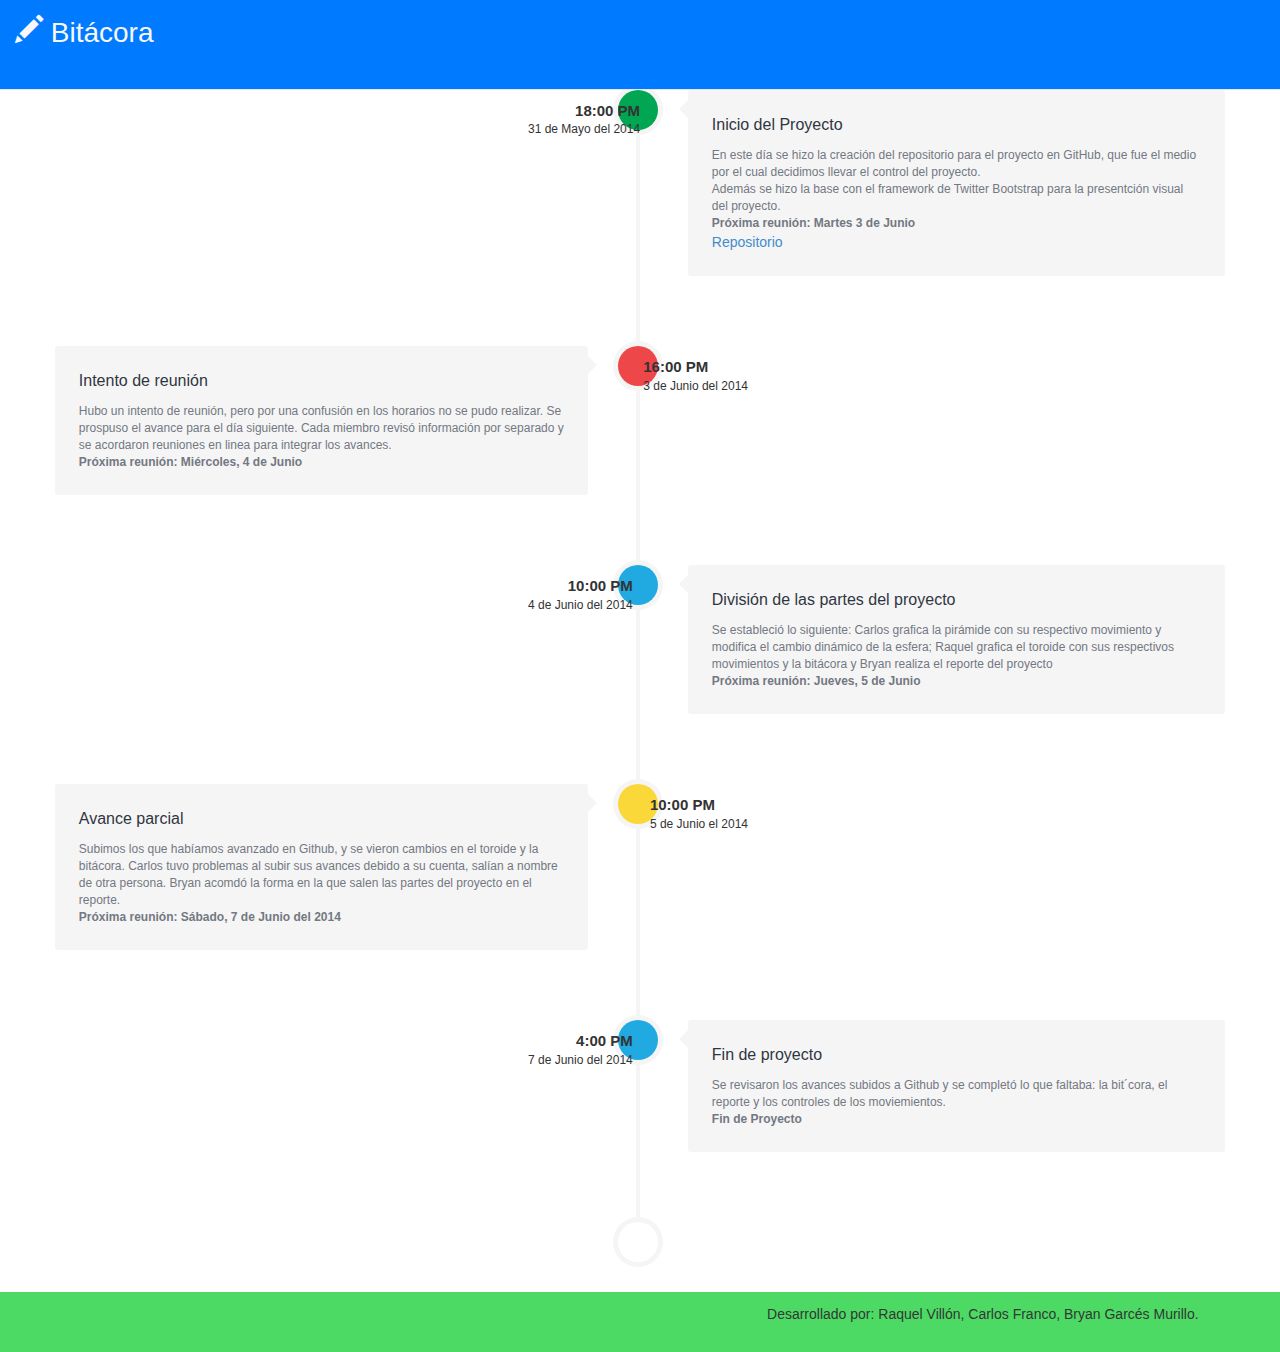
==== commit f942d433: "Bitacora. versión beta" ====
--- a/Proyecto_1er_parcial/Bitacora_reporte/bitacora/bitacora.html
+++ b/Proyecto_1er_parcial/Bitacora_reporte/bitacora/bitacora.html
@@ -45,7 +45,7 @@
           <article class="timeline-entry">
             
             <div class="timeline-entry-inner">
-              <time class="timeline-time" datetime="2014-05-31T18:00"><span>18:00 PM</span> <span>S&aacute;bado</span></time>
+              <time class="timeline-time" datetime="2014-05-31T18:00"><span>18:00 PM </span> <span>31 de Mayo  del 2014</span></time>
               
               <div class="timeline-icon bg-success">
                 <i class="entypo-feather"></i>
@@ -53,7 +53,7 @@
               
               <div class="timeline-label">
                 <h2><a href="#">Inicio del Proyecto</a> <span></span></h2>
-                <p>En este d&iacute;a se hizo la creaci&oacute;n de el repositorio para el proyecto en GitHub, que fue el medio por el cual decidimos llevar el control del proyecto. Adem&aacute;s se hizo la base con la el framework de Twitter Bootstrap para la presentci&oacute;n para una mejor presentaci&oacute; visual del proyecto. <strong>Pr&oacute;xima reuni&oacute;n: Martes 2 de Junio</strong></p> <span><a href="https://github.com/bgarces/ProyectoGraficos1.git"> Repositorio</a> </span>
+                <p>En este d&iacute;a se hizo la creaci&oacute;n del repositorio para el proyecto en GitHub, que fue el medio por el cual decidimos llevar el control del proyecto. <br> Adem&aacute;s se hizo la base con el framework de Twitter Bootstrap para la presentci&oacute;n visual del proyecto.  </br><strong>Pr&oacute;xima reuni&oacute;n: Martes 3 de Junio</strong></p> <span><a href="https://github.com/bgarces/ProyectoGraficos1.git"> Repositorio</a></span>
               </div>
             </div>
             
@@ -63,7 +63,7 @@
           <article class="timeline-entry left-aligned">
             
             <div class="timeline-entry-inner">
-              <time class="timeline-time" datetime="2014-06-02T16:00"><span>16:00 PM</span> <span>Martes</span></time>
+              <time class="timeline-time" datetime="2014-06-02T16:00"><span>16:00 PM</span> <span>3 de Junio del 2014</span></time>
               
               <div class="timeline-icon bg-secondary">
                 <i class="entypo-suitcase"></i>
@@ -71,7 +71,7 @@
               
               <div class="timeline-label">
                 <h2><a href="#">Intento de reuni&oacute;n</a></h2>
-                <p>Hubo un intento de reuni&oacute;n, pero por una confusi&oacute;n en los horarios no se pudo realizar. Se pospuso el avance para el d&iacute;a siguiente, se revis&oacute; información por separado y se acordaron reuniones en linea para integrar los avances. <strong>Pr&oacute;xima reuni&oacute;n: Mi&iacute;rcoles, 3 de Junio </strong></p>
+                <p>Hubo un intento de reuni&oacute;n, pero por una confusi&oacute;n en los horarios no se pudo realizar. Se prospuso el avance para el d&iacute;a siguiente. Cada miembro revis&oacute; información por separado y se acordaron reuniones en linea para integrar los avances. </br> <strong>Pr&oacute;xima reuni&oacute;n: Mi&eacute;rcoles, 4 de Junio </strong></p>
               </div>
             </div>
             
@@ -81,7 +81,7 @@
           <article class="timeline-entry">
             
             <div class="timeline-entry-inner">
-              <time class="timeline-time" datetime="2014-06-03T10:00"><span>10:00 PM</span> <span>Mi&eacute;rcoles</span></time>
+              <time class="timeline-time" datetime="2014-06-03T10:00"><span>10:00 PM</span> <span>4 de Junio del 2014</span></time>
               
               <div class="timeline-icon bg-info">
                 <i class="entypo-location"></i>
@@ -89,11 +89,8 @@
               
               <div class="timeline-label">
                 <h2><a href="#">Divisi&oacute;n de las partes del proyecto</a></h2>
-                <p>Carlos grafica la pirámide con su respectivo movimiento, Raquel grafica el toroide con sus respectivos movimientos y parte del reporte, Bryan realiza el reporte del proyecto <strong>Pr&oacute;xima reuni&oacute;n: Jueves, 3 de Junio</strong> </p>
+                <p>Se estableci&oacute; lo siguiente: Carlos grafica la pirámide con su respectivo movimiento y modifica el cambio din&aacute;mico de la esfera; Raquel grafica el toroide con sus respectivos movimientos y la bit&aacute;cora y Bryan realiza el reporte del proyecto </br> <strong>Pr&oacute;xima reuni&oacute;n: Jueves, 5 de Junio</strong> </p>
                 
-              <!--  <blockquote>Great place, feeling like in home.</blockquote>
-                
-                <div id="sample-checkin" class="map-checkin" style="height: 170px; width: 100%; position: relative; background-color: rgb(229, 227, 223); overflow: hidden; -webkit-transform: translateZ(0);"><div class="gm-style" style="position: absolute; left: 0px; top: 0px; overflow: hidden; width: 100%; height: 100%; z-index: 0;"><div style="position: absolute; left: 0px; top: 0px; overflow: hidden; width: 100%; height: 100%; z-index: 0;"><div style="position: absolute; left: 0px; top: 0px; z-index: 1; width: 100%; cursor: url(http://maps.gstatic.com/mapfiles/openhand_8_8.cur) 8 8, default; -webkit-transform-origin: 0px 0px; -webkit-transform: matrix(1, 0, 0, 1, 0, 0);"><div style="-webkit-transform: translateZ(0); position: absolute; left: 0px; top: 0px; width: 100%; z-index: 200;"><div style="-webkit-transform: translateZ(0); position: absolute; left: 0px; top: 0px; z-index: 101; width: 100%;"></div></div><div style="-webkit-transform: translateZ(0); position: absolute; left: 0px; top: 0px; width: 100%; z-index: 201;"><div style="-webkit-transform: translateZ(0); position: absolute; left: 0px; top: 0px; z-index: 102; width: 100%;"></div><div style="-webkit-transform: translateZ(0); position: absolute; left: 0px; top: 0px; z-index: 103; width: 100%;"><div style="position: absolute; left: 0px; top: 0px; z-index: -1;"><div style="position: absolute; left: 0px; top: 0px; z-index: 1;"><div style="width: 256px; height: 256px; overflow: hidden; -webkit-transform: translateZ(0); position: absolute; left: 72px; top: -176px;"><canvas draggable="false" height="256" width="256" style="-webkit-user-select: none; position: absolute; left: 0px; top: 0px; height: 256px; width: 256px;"></canvas></div><div style="width: 256px; height: 256px; overflow: hidden; -webkit-transform: translateZ(0); position: absolute; left: 72px; top: 80px;"></div><div style="width: 256px; height: 256px; overflow: hidden; -webkit-transform: translateZ(0); position: absolute; left: -184px; top: -176px;"></div><div style="width: 256px; height: 256px; overflow: hidden; -webkit-transform: translateZ(0); position: absolute; left: -184px; top: 80px;"></div><div style="width: 256px; height: 256px; overflow: hidden; -webkit-transform: translateZ(0); position: absolute; left: 328px; top: -176px;"></div><div style="width: 256px; height: 256px; overflow: hidden; -webkit-transform: translateZ(0); position: absolute; left: 328px; top: 80px;"></div></div></div></div></div><div style="-webkit-transform: translateZ(0); position: absolute; left: 0px; top: 0px; width: 100%; z-index: 202;"><div style="-webkit-transform: translateZ(0); position: absolute; left: 0px; top: 0px; z-index: 104; width: 100%;"></div><div style="-webkit-transform: translateZ(0); position: absolute; left: 0px; top: 0px; z-index: 105; width: 100%;"></div><div style="-webkit-transform: translateZ(0); position: absolute; left: 0px; top: 0px; z-index: 106; width: 100%;"></div></div><div style="-webkit-transform: translateZ(0); position: absolute; left: 0px; top: 0px; z-index: 100; width: 100%;"><div style="position: absolute; left: 0px; top: 0px; z-index: 0;"><div style="position: absolute; left: 0px; top: 0px; z-index: 1;"><div style="width: 256px; height: 256px; -webkit-transform: translateZ(0); position: absolute; left: 72px; top: -176px;"></div><div style="width: 256px; height: 256px; -webkit-transform: translateZ(0); position: absolute; left: 72px; top: 80px;"></div><div style="width: 256px; height: 256px; -webkit-transform: translateZ(0); position: absolute; left: -184px; top: -176px;"></div><div style="width: 256px; height: 256px; -webkit-transform: translateZ(0); position: absolute; left: -184px; top: 80px;"></div><div style="width: 256px; height: 256px; -webkit-transform: translateZ(0); position: absolute; left: 328px; top: -176px;"></div><div style="width: 256px; height: 256px; -webkit-transform: translateZ(0); position: absolute; left: 328px; top: 80px;"></div></div></div></div><div style="position: absolute; z-index: 0; left: 0px; top: 0px;"><div style="overflow: hidden; width: 431px; height: 170px;"><img src="http://maps.googleapis.com/maps/api/js/StaticMapService.GetMapImage?1m2&1i701363&2i1636267&2e1&3u14&4m2&1u431&2u170&5m4&1e0&5spt-BR&6sus&10b1&token=8503" style="width: 421px; height: 160px;"></div></div><div style="position: absolute; left: 0px; top: 0px; z-index: 0;"><div style="position: absolute; left: 0px; top: 0px; z-index: 1;"><div style="width: 256px; height: 256px; -webkit-transform: translateZ(0); position: absolute; left: 72px; top: -176px; opacity: 1; transition: opacity 200ms ease-out; -webkit-transition: opacity 200ms ease-out;"><img src="http://mt0.googleapis.com/vt?lyrs=m@248313357&src=apiv3&hl=pt-BR&x=2740&y=6391&z=14&style=47,37%7Csmartmaps" draggable="false" style="width: 256px; height: 256px; -webkit-user-select: none; border: 0px; padding: 0px; margin: 0px; -webkit-transform: translateZ(0);"></div><div style="width: 256px; height: 256px; -webkit-transform: translateZ(0); position: absolute; left: 72px; top: 80px; opacity: 1; transition: opacity 200ms ease-out; -webkit-transition: opacity 200ms ease-out;"><img src="http://mt0.googleapis.com/vt?lyrs=m@248254527&src=apiv3&hl=pt-BR&x=2740&y=6392&z=14&style=47,37%7Csmartmaps" draggable="false" style="width: 256px; height: 256px; -webkit-user-select: none; border: 0px; padding: 0px; margin: 0px; -webkit-transform: translateZ(0);"></div><div style="width: 256px; height: 256px; -webkit-transform: translateZ(0); position: absolute; left: -184px; top: -176px; opacity: 1; transition: opacity 200ms ease-out; -webkit-transition: opacity 200ms ease-out;"><img src="http://mt1.googleapis.com/vt?lyrs=m@248282439&src=apiv3&hl=pt-BR&x=2739&y=6391&z=14&style=47,37%7Csmartmaps" draggable="false" style="width: 256px; height: 256px; -webkit-user-select: none; border: 0px; padding: 0px; margin: 0px; -webkit-transform: translateZ(0);"></div><div style="width: 256px; height: 256px; -webkit-transform: translateZ(0); position: absolute; left: -184px; top: 80px; opacity: 1; transition: opacity 200ms ease-out; -webkit-transition: opacity 200ms ease-out;"><img src="http://mt1.googleapis.com/vt?lyrs=m@248011677&src=apiv3&hl=pt-BR&x=2739&y=6392&z=14&style=47,37%7Csmartmaps" draggable="false" style="width: 256px; height: 256px; -webkit-user-select: none; border: 0px; padding: 0px; margin: 0px; -webkit-transform: translateZ(0);"></div><div style="width: 256px; height: 256px; -webkit-transform: translateZ(0); position: absolute; left: 328px; top: -176px; opacity: 1; transition: opacity 200ms ease-out; -webkit-transition: opacity 200ms ease-out;"><img src="http://mt1.googleapis.com/vt?lyrs=m@248301220&src=apiv3&hl=pt-BR&x=2741&y=6391&z=14&style=47,37%7Csmartmaps" draggable="false" style="width: 256px; height: 256px; -webkit-user-select: none; border: 0px; padding: 0px; margin: 0px; -webkit-transform: translateZ(0);"></div><div style="width: 256px; height: 256px; -webkit-transform: translateZ(0); position: absolute; left: 328px; top: 80px; opacity: 1; transition: opacity 200ms ease-out; -webkit-transition: opacity 200ms ease-out;"><img src="http://mt1.googleapis.com/vt?lyrs=m@248301220&src=apiv3&hl=pt-BR&x=2741&y=6392&z=14&style=47,37%7Csmartmaps" draggable="false" style="width: 256px; height: 256px; -webkit-user-select: none; border: 0px; padding: 0px; margin: 0px; -webkit-transform: translateZ(0);"></div></div></div></div></div><div style="margin-left: 5px; margin-right: 5px; z-index: 1000000; position: absolute; left: 0px; bottom: 0px;"><a target="_blank" href="http://maps.google.com/maps?ll=36.738888,-119.783013&z=14&t=m&hl=pt-BR&gl=US&mapclient=apiv3" title="Clique para ver esta área no Google Maps" style="position: static; overflow: visible; float: none; display: inline;"><div style="width: 62px; height: 26px; cursor: pointer;"><img src="http://maps.gstatic.com/mapfiles/api-3/images/google_white2.png" draggable="false" style="position: absolute; left: 0px; top: 0px; width: 62px; height: 26px; -webkit-user-select: none; border: 0px; padding: 0px; margin: 0px;"></div></a></div><div class="gmnoprint" style="z-index: 1000001; position: absolute; right: 192px; bottom: 0px; width: 85px;"><div draggable="false" class="gm-style-cc" style="-webkit-user-select: none;"><div style="opacity: 0.7; width: 100%; height: 100%; position: absolute;"><div style="width: 1px;"></div><div style="background-color: rgb(245, 245, 245); width: auto; height: 100%; margin-left: 1px;"></div></div><div style="position: relative; padding-right: 6px; padding-left: 6px; font-family: Roboto, Arial, sans-serif; font-size: 10px; color: rgb(68, 68, 68); white-space: nowrap; direction: ltr; text-align: right;"><a style="color: rgb(68, 68, 68); text-decoration: none; cursor: pointer;">Dados do mapa</a><span style="display: none;">Dados cartográficos ©2014 Google</span></div></div></div><div style="background-color: white; padding: 15px 21px; border: 1px solid rgb(171, 171, 171); font-family: Roboto, Arial, sans-serif; color: rgb(34, 34, 34); -webkit-box-shadow: rgba(0, 0, 0, 0.2) 0px 4px 16px; box-shadow: rgba(0, 0, 0, 0.2) 0px 4px 16px; z-index: 10000002; display: none; width: 256px; height: 118px; position: absolute; left: 61px; top: 5px;"><div style="padding: 0px 0px 10px; font-size: 16px;">Dados do mapa</div><div style="font-size: 13px;">Dados cartográficos ©2014 Google</div><div style="width: 13px; height: 13px; overflow: hidden; position: absolute; opacity: 0.7; right: 12px; top: 12px; z-index: 10000; cursor: pointer;"><img src="http://maps.gstatic.com/mapfiles/api-3/images/mapcnt3.png" draggable="false" style="position: absolute; left: -2px; top: -336px; width: 59px; height: 492px; -webkit-user-select: none; border: 0px; padding: 0px; margin: 0px;"></div></div><div class="gmnoscreen" style="position: absolute; right: 0px; bottom: 0px;"><div style="font-family: Roboto, Arial, sans-serif; font-size: 11px; color: rgb(68, 68, 68); direction: ltr; text-align: right; background-color: rgb(245, 245, 245);">Dados cartográficos ©2014 Google</div></div><div class="gmnoprint gm-style-cc" draggable="false" style="z-index: 1000001; position: absolute; -webkit-user-select: none; right: 113px; bottom: 0px;"><div style="opacity: 0.7; width: 100%; height: 100%; position: absolute;"><div style="width: 1px;"></div><div style="background-color: rgb(245, 245, 245); width: auto; height: 100%; margin-left: 1px;"></div></div><div style="position: relative; padding-right: 6px; padding-left: 6px; font-family: Roboto, Arial, sans-serif; font-size: 10px; color: rgb(68, 68, 68); white-space: nowrap; direction: ltr; text-align: right;"><a href="http://www.google.com/intl/pt-BR_US/help/terms_maps.html" target="_blank" style="text-decoration: none; cursor: pointer; color: rgb(68, 68, 68);">Termos de Uso</a></div></div><div draggable="false" class="gm-style-cc" style="-webkit-user-select: none; position: absolute; right: 0px; bottom: 0px;"><div style="opacity: 0.7; width: 100%; height: 100%; position: absolute;"><div style="width: 1px;"></div><div style="background-color: rgb(245, 245, 245); width: auto; height: 100%; margin-left: 1px;"></div></div><div style="position: relative; padding-right: 6px; padding-left: 6px; font-family: Roboto, Arial, sans-serif; font-size: 10px; color: rgb(68, 68, 68); white-space: nowrap; direction: ltr; text-align: right;"><a target="_new" title="Informar erros no mapa ou nas imagens para o Google" href="http://maps.google.com/maps?ll=36.738888,-119.783013&z=14&t=m&hl=pt-BR&gl=US&mapclient=apiv3&skstate=action:mps_dialog$apiref:1&output=classic" style="font-family: Roboto, Arial, sans-serif; font-size: 10px; color: rgb(68, 68, 68); text-decoration: none; position: relative;">Informar erro no mapa</a></div></div><div class="gmnoprint" draggable="false" controlwidth="32" controlheight="84" style="margin: 5px; -webkit-user-select: none; position: absolute; left: 0px; top: 0px;"><div controlwidth="32" controlheight="40" style="cursor: url(http://maps.gstatic.com/mapfiles/openhand_8_8.cur) 8 8, default; position: absolute; left: 0px; top: 0px;"><div style="width: 32px; height: 40px; overflow: hidden; position: absolute; left: 0px; top: 0px;"><img src="http://maps.gstatic.com/mapfiles/api-3/images/cb_scout2.png" draggable="false" style="position: absolute; left: -9px; top: -102px; width: 1028px; height: 214px; -webkit-user-select: none; border: 0px; padding: 0px; margin: 0px;"></div><div style="width: 32px; height: 40px; overflow: hidden; position: absolute; left: 0px; top: 0px; visibility: hidden;"><img src="http://maps.gstatic.com/mapfiles/api-3/images/cb_scout2.png" draggable="false" style="position: absolute; left: -107px; top: -102px; width: 1028px; height: 214px; -webkit-user-select: none; border: 0px; padding: 0px; margin: 0px;"></div><div style="width: 32px; height: 40px; overflow: hidden; position: absolute; left: 0px; top: 0px; visibility: hidden;"><img src="http://maps.gstatic.com/mapfiles/api-3/images/cb_scout2.png" draggable="false" style="position: absolute; left: -58px; top: -102px; width: 1028px; height: 214px; -webkit-user-select: none; border: 0px; padding: 0px; margin: 0px;"></div><div style="width: 32px; height: 40px; overflow: hidden; position: absolute; left: 0px; top: 0px; visibility: hidden;"><img src="http://maps.gstatic.com/mapfiles/api-3/images/cb_scout2.png" draggable="false" style="position: absolute; left: -205px; top: -102px; width: 1028px; height: 214px; -webkit-user-select: none; border: 0px; padding: 0px; margin: 0px;"></div></div><div class="gmnoprint" controlwidth="0" controlheight="0" style="opacity: 0.6; display: none; position: absolute;"><div title="Girar o mapa em 90 graus" style="width: 22px; height: 22px; overflow: hidden; position: absolute; cursor: pointer;"><img src="http://maps.gstatic.com/mapfiles/api-3/images/mapcnt3.png" draggable="false" style="position: absolute; left: -38px; top: -360px; width: 59px; height: 492px; -webkit-user-select: none; border: 0px; padding: 0px; margin: 0px;"></div></div><div class="gmnoprint" controlwidth="20" controlheight="39" style="position: absolute; left: 6px; top: 45px;"><div style="width: 20px; height: 39px; overflow: hidden; position: absolute;"><img src="http://maps.gstatic.com/mapfiles/api-3/images/mapcnt3.png" draggable="false" style="position: absolute; left: -39px; top: -401px; width: 59px; height: 492px; -webkit-user-select: none; border: 0px; padding: 0px; margin: 0px;"></div><div title="Aumentar o zoom" style="position: absolute; left: 0px; top: 2px; width: 20px; height: 17px; cursor: pointer;"></div><div title="Diminuir o zoom" style="position: absolute; left: 0px; top: 19px; width: 20px; height: 17px; cursor: pointer;"></div></div></div><div class="gmnoprint" style="margin: 5px; z-index: 0; position: absolute; cursor: pointer; right: 0px; top: 0px;"><div class="gm-style-mtc" style="float: left;"><div draggable="false" title="Mostrar mapa de ruas" style="direction: ltr; overflow: hidden; text-align: center; position: relative; color: rgb(0, 0, 0); font-family: Roboto, Arial, sans-serif; -webkit-user-select: none; font-size: 11px; background-color: rgb(255, 255, 255); padding: 1px 6px; border-bottom-left-radius: 2px; border-top-left-radius: 2px; -webkit-background-clip: padding-box; background-clip: padding-box; border: 1px solid rgba(0, 0, 0, 0.14902); -webkit-box-shadow: rgba(0, 0, 0, 0.298039) 0px 1px 4px -1px; box-shadow: rgba(0, 0, 0, 0.298039) 0px 1px 4px -1px; min-width: 28px; font-weight: 500;">Mapa</div><div style="background-color: white; z-index: -1; padding-top: 2px; -webkit-background-clip: padding-box; background-clip: padding-box; border-width: 0px 1px 1px; border-right-style: solid; border-bottom-style: solid; border-left-style: solid; border-right-color: rgba(0, 0, 0, 0.14902); border-bottom-color: rgba(0, 0, 0, 0.14902); border-left-color: rgba(0, 0, 0, 0.14902); -webkit-box-shadow: rgba(0, 0, 0, 0.298039) 0px 1px 4px -1px; box-shadow: rgba(0, 0, 0, 0.298039) 0px 1px 4px -1px; position: absolute; left: 0px; top: 19px; text-align: left; display: none;"><div draggable="false" title="Mostrar mapa de ruas com terreno" style="color: rgb(0, 0, 0); font-family: Roboto, Arial, sans-serif; -webkit-user-select: none; font-size: 11px; background-color: rgb(255, 255, 255); padding: 3px 8px 3px 5px; direction: ltr; text-align: left; white-space: nowrap;"><span role="checkbox" style="box-sizing: border-box; position: relative; line-height: 0; font-size: 0px; margin: 0px 5px 0px 0px; display: inline-block; background-color: rgb(255, 255, 255); border: 1px solid rgb(198, 198, 198); border-top-left-radius: 1px; border-top-right-radius: 1px; border-bottom-right-radius: 1px; border-bottom-left-radius: 1px; width: 13px; height: 13px; vertical-align: middle;"><div style="position: absolute; left: 1px; top: -2px; width: 13px; height: 11px; overflow: hidden; display: none;"><img src="http://maps.gstatic.com/mapfiles/mv/imgs8.png" draggable="false" style="position: absolute; left: -52px; top: -44px; -webkit-user-select: none; border: 0px; padding: 0px; margin: 0px; width: 68px; height: 67px;"></div></span><label style="vertical-align: middle; cursor: pointer;">Terreno</label></div></div></div><div class="gm-style-mtc" style="float: left;"><div draggable="false" title="Mostrar imagens de satélite" style="direction: ltr; overflow: hidden; text-align: center; position: relative; color: rgb(86, 86, 86); font-family: Roboto, Arial, sans-serif; -webkit-user-select: none; font-size: 11px; background-color: rgb(255, 255, 255); padding: 1px 6px; border-bottom-right-radius: 2px; border-top-right-radius: 2px; -webkit-background-clip: padding-box; background-clip: padding-box; border-width: 1px 1px 1px 0px; border-top-style: solid; border-right-style: solid; border-bottom-style: solid; border-top-color: rgba(0, 0, 0, 0.14902); border-right-color: rgba(0, 0, 0, 0.14902); border-bottom-color: rgba(0, 0, 0, 0.14902); -webkit-box-shadow: rgba(0, 0, 0, 0.298039) 0px 1px 4px -1px; box-shadow: rgba(0, 0, 0, 0.298039) 0px 1px 4px -1px; min-width: 36px;">Satélite</div><div style="background-color: white; z-index: -1; padding-top: 2px; -webkit-background-clip: padding-box; background-clip: padding-box; border-width: 0px 1px 1px; border-right-style: solid; border-bottom-style: solid; border-left-style: solid; border-right-color: rgba(0, 0, 0, 0.14902); border-bottom-color: rgba(0, 0, 0, 0.14902); border-left-color: rgba(0, 0, 0, 0.14902); -webkit-box-shadow: rgba(0, 0, 0, 0.298039) 0px 1px 4px -1px; box-shadow: rgba(0, 0, 0, 0.298039) 0px 1px 4px -1px; position: absolute; right: 0px; top: 19px; text-align: left; display: none;"><div draggable="false" title="Aumentar o zoom para a visualização de 45 graus" style="color: rgb(184, 184, 184); font-family: Roboto, Arial, sans-serif; -webkit-user-select: none; font-size: 11px; background-color: rgb(255, 255, 255); padding: 3px 8px 3px 5px; direction: ltr; text-align: left; white-space: nowrap; display: none;"><span role="checkbox" style="box-sizing: border-box; position: relative; line-height: 0; font-size: 0px; margin: 0px 5px 0px 0px; display: inline-block; background-color: rgb(255, 255, 255); border: 1px solid rgb(241, 241, 241); border-top-left-radius: 1px; border-top-right-radius: 1px; border-bottom-right-radius: 1px; border-bottom-left-radius: 1px; width: 13px; height: 13px; vertical-align: middle;"><div style="position: absolute; left: 1px; top: -2px; width: 13px; height: 11px; overflow: hidden; display: none;"><img src="http://maps.gstatic.com/mapfiles/mv/imgs8.png" draggable="false" style="position: absolute; left: -52px; top: -44px; -webkit-user-select: none; border: 0px; padding: 0px; margin: 0px; width: 68px; height: 67px;"></div></span><label style="vertical-align: middle; cursor: pointer;">45°</label></div><div draggable="false" title="Mostrar imagens com nomes de rua" style="color: rgb(0, 0, 0); font-family: Roboto, Arial, sans-serif; -webkit-user-select: none; font-size: 11px; background-color: rgb(255, 255, 255); padding: 3px 8px 3px 5px; direction: ltr; text-align: left; white-space: nowrap;"><span role="checkbox" style="box-sizing: border-box; position: relative; line-height: 0; font-size: 0px; margin: 0px 5px 0px 0px; display: inline-block; background-color: rgb(255, 255, 255); border: 1px solid rgb(198, 198, 198); border-top-left-radius: 1px; border-top-right-radius: 1px; border-bottom-right-radius: 1px; border-bottom-left-radius: 1px; width: 13px; height: 13px; vertical-align: middle;"><div style="position: absolute; left: 1px; top: -2px; width: 13px; height: 11px; overflow: hidden;"><img src="http://maps.gstatic.com/mapfiles/mv/imgs8.png" draggable="false" style="position: absolute; left: -52px; top: -44px; -webkit-user-select: none; border: 0px; padding: 0px; margin: 0px; width: 68px; height: 67px;"></div></span><label style="vertical-align: middle; cursor: pointer;">Marcadores</label></div></div></div></div></div></div>-->
               </div>
             </div>
             
@@ -103,18 +100,33 @@
           <article class="timeline-entry left-aligned">
             
             <div class="timeline-entry-inner">
-              <time class="timeline-time" datetime="2014-01-10T03:45"><span>03:45 AM</span> <span>Today</span></time>
+              <time class="timeline-time" datetime="2014-06-0T03:45"><span>10:00 PM</span> <span>5 de Junio el 2014</span></time>
               
               <div class="timeline-icon bg-warning">
                 <i class="entypo-camera"></i>
               </div>
               
               <div class="timeline-label">
-                <h2><a href="#">Arber Nushi</a> <span>changed his</span> <a href="#">Profile Picture</a></h2>
+                <h2><a href="#">Avance parcial</a> </h2>
+                <p>Subimos los que hab&iacute;amos avanzado en Github, y se vieron cambios en el toroide y la bit&aacute;cora. Carlos tuvo problemas al subir sus avances debido a su cuenta, sal&iacute;an a nombre de otra persona. Bryan acomd&oacute; la forma en la que salen las partes del proyecto en el reporte. </br> <strong>Pr&oacute;xima reuni&oacute;n: S&aacute;bado, 7 de Junio del 2014</strong> </p>
+              </div>
+            </div>
+            
+          </article>
+
+          <article class="timeline-entry">
+            
+            <div class="timeline-entry-inner">
+              <time class="timeline-time" datetime="2014-06-03T10:00"><span>4:00 PM</span> <span>7 de Junio del 2014</span></time>
+              
+              <div class="timeline-icon bg-info">
+                <i class="entypo-location"></i>
+              </div>
+              
+              <div class="timeline-label">
+                <h2><a href="#">Fin de proyecto</a></h2>
+                <p>Se revisaron los avances subidos a Github y se complet&oacute; lo que faltaba: la bit&acute;cora, el reporte y los controles de los moviemientos.</br> <strong>Fin de Proyecto</strong> </p>
                 
-                <blockquote>Pianoforte principles our unaffected not for astonished travelling are particular.</blockquote>
-                
-                <img src="http://themes.laborator.co/neon/assets/images/timeline-image-3.png" class="img-responsive img-rounded full-width">
               </div>
             </div>
             
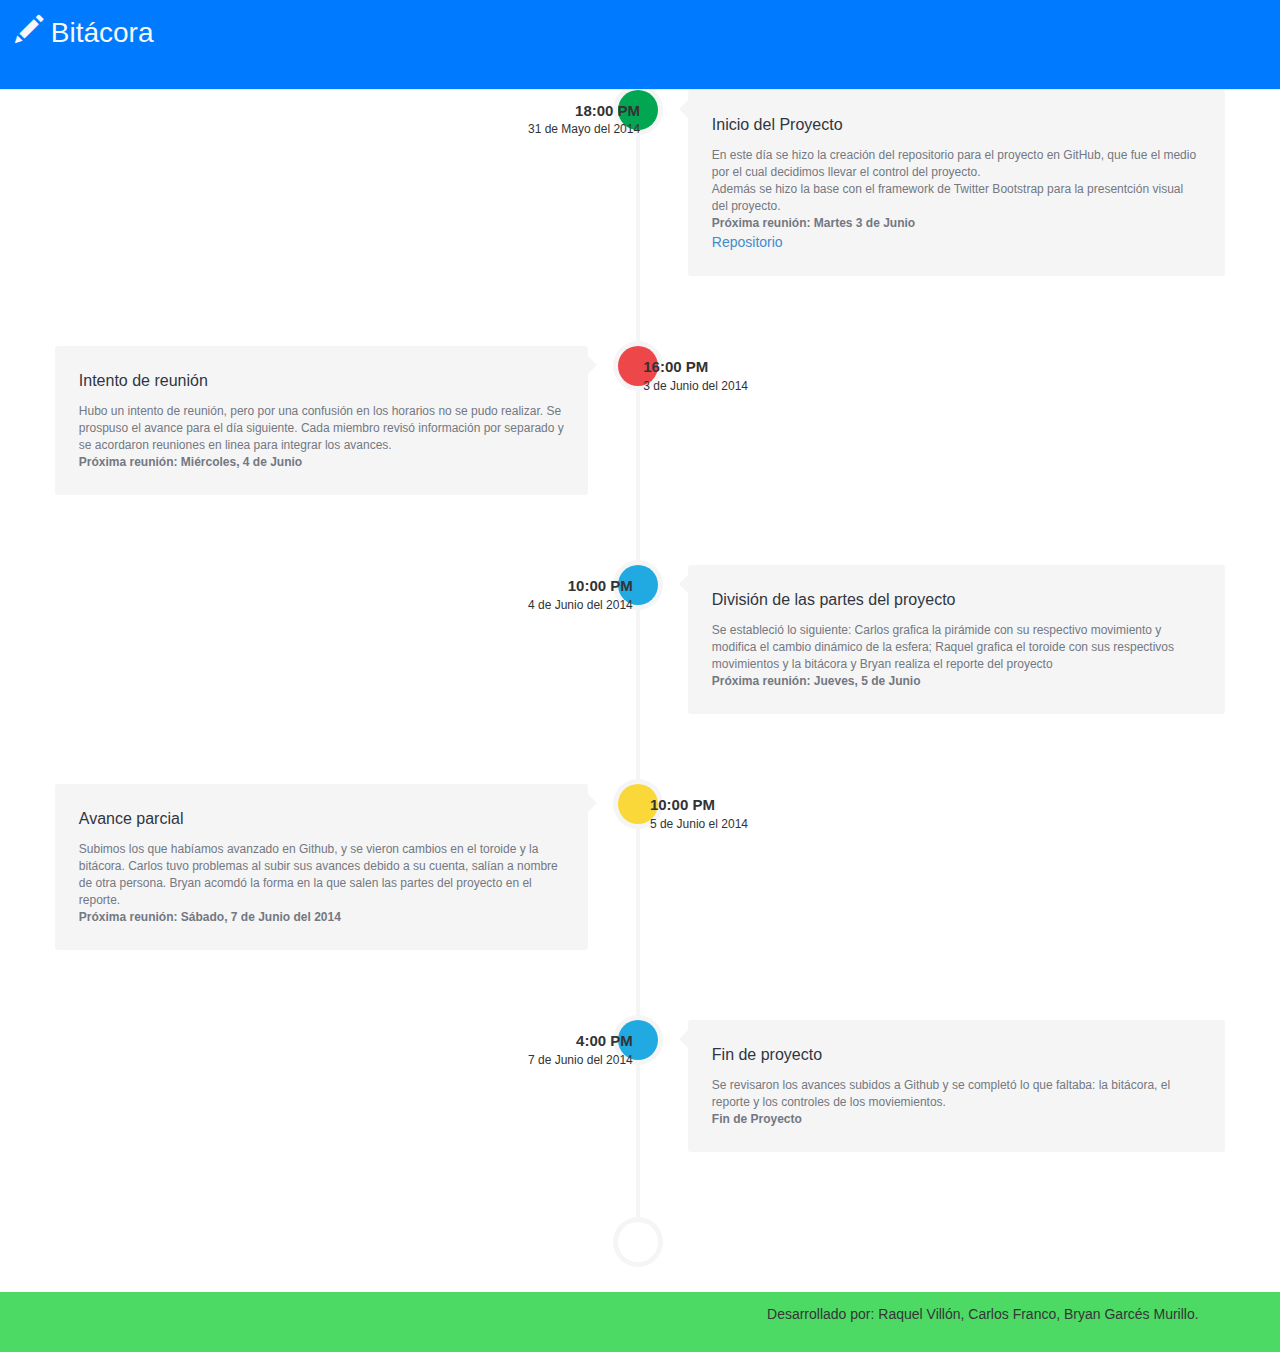
==== commit 63ee44b5: "corrección de la bitácora y actualización del reporte" ====
--- a/Proyecto_1er_parcial/Bitacora_reporte/bitacora/bitacora.html
+++ b/Proyecto_1er_parcial/Bitacora_reporte/bitacora/bitacora.html
@@ -125,7 +125,7 @@
               
               <div class="timeline-label">
                 <h2><a href="#">Fin de proyecto</a></h2>
-                <p>Se revisaron los avances subidos a Github y se complet&oacute; lo que faltaba: la bit&acute;cora, el reporte y los controles de los moviemientos.</br> <strong>Fin de Proyecto</strong> </p>
+                <p>Se revisaron los avances subidos a Github y se complet&oacute; lo que faltaba: la bit&aacute;cora, el reporte y los controles de los moviemientos.</br> <strong>Fin de Proyecto</strong> </p>
                 
               </div>
             </div>
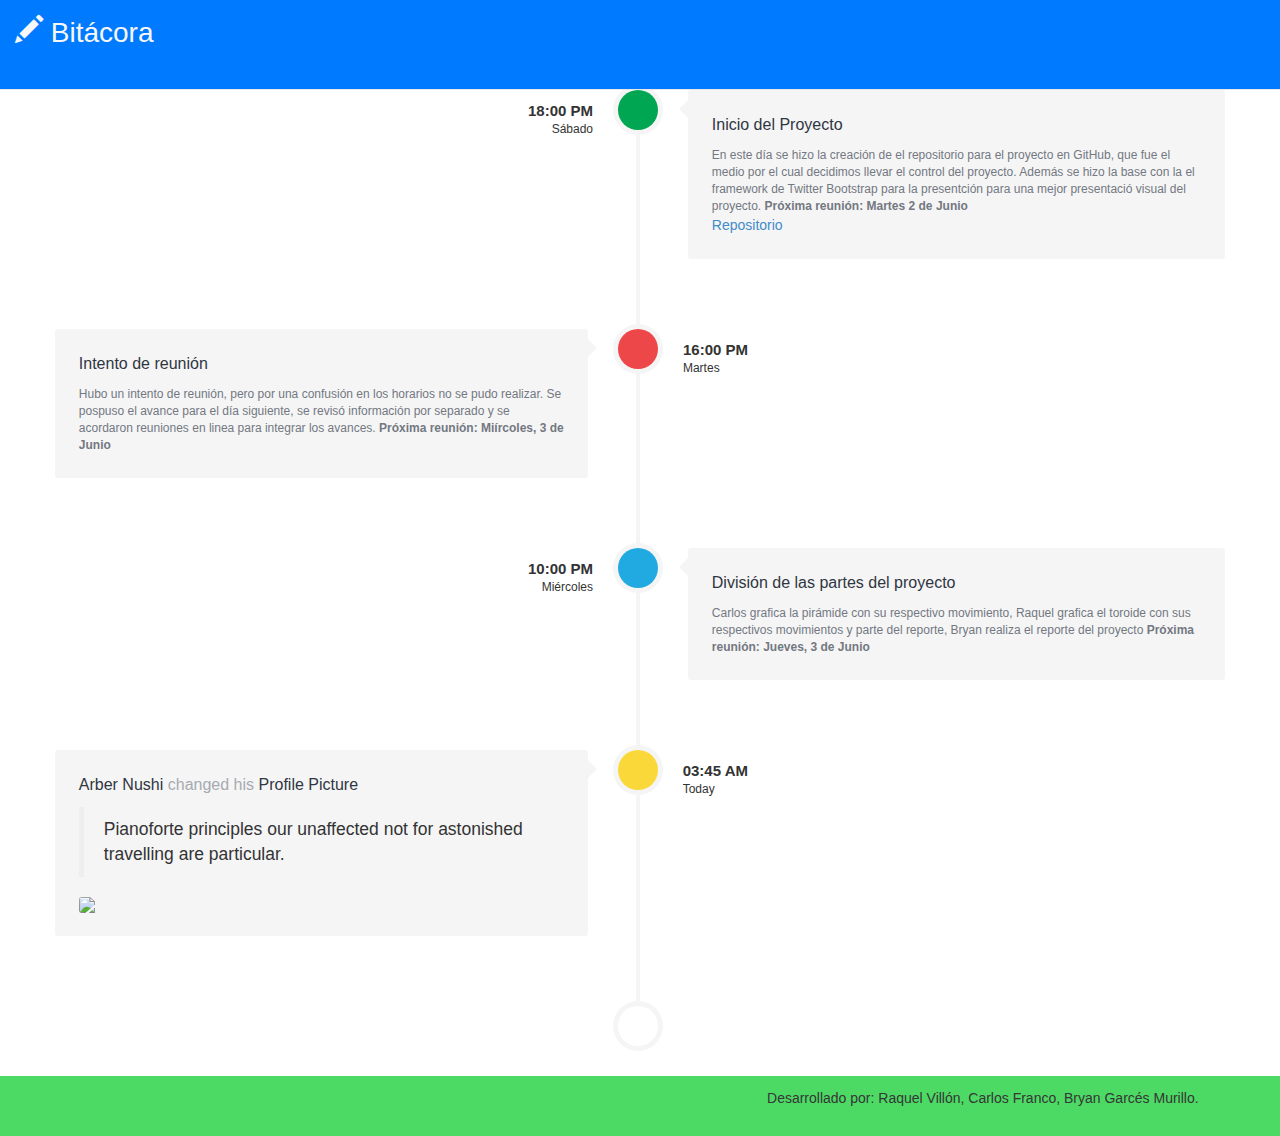
==== commit 3252a239: "Merge branch 'master' of https://github.com/bgarces/ProyectoGraficos1" ====
--- a/Proyecto_1er_parcial/Bitacora_reporte/bitacora/bitacora.html
+++ b/Proyecto_1er_parcial/Bitacora_reporte/bitacora/bitacora.html
@@ -45,7 +45,7 @@
           <article class="timeline-entry">
             
             <div class="timeline-entry-inner">
-              <time class="timeline-time" datetime="2014-05-31T18:00"><span>18:00 PM </span> <span>31 de Mayo  del 2014</span></time>
+              <time class="timeline-time" datetime="2014-05-31T18:00"><span>18:00 PM</span> <span>S&aacute;bado</span></time>
               
               <div class="timeline-icon bg-success">
                 <i class="entypo-feather"></i>
@@ -53,7 +53,7 @@
               
               <div class="timeline-label">
                 <h2><a href="#">Inicio del Proyecto</a> <span></span></h2>
-                <p>En este d&iacute;a se hizo la creaci&oacute;n del repositorio para el proyecto en GitHub, que fue el medio por el cual decidimos llevar el control del proyecto. <br> Adem&aacute;s se hizo la base con el framework de Twitter Bootstrap para la presentci&oacute;n visual del proyecto.  </br><strong>Pr&oacute;xima reuni&oacute;n: Martes 3 de Junio</strong></p> <span><a href="https://github.com/bgarces/ProyectoGraficos1.git"> Repositorio</a></span>
+                <p>En este d&iacute;a se hizo la creaci&oacute;n de el repositorio para el proyecto en GitHub, que fue el medio por el cual decidimos llevar el control del proyecto. Adem&aacute;s se hizo la base con la el framework de Twitter Bootstrap para la presentci&oacute;n para una mejor presentaci&oacute; visual del proyecto. <strong>Pr&oacute;xima reuni&oacute;n: Martes 2 de Junio</strong></p> <span><a href="https://github.com/bgarces/ProyectoGraficos1.git"> Repositorio</a> </span>
               </div>
             </div>
             
@@ -63,7 +63,7 @@
           <article class="timeline-entry left-aligned">
             
             <div class="timeline-entry-inner">
-              <time class="timeline-time" datetime="2014-06-02T16:00"><span>16:00 PM</span> <span>3 de Junio del 2014</span></time>
+              <time class="timeline-time" datetime="2014-06-02T16:00"><span>16:00 PM</span> <span>Martes</span></time>
               
               <div class="timeline-icon bg-secondary">
                 <i class="entypo-suitcase"></i>
@@ -71,7 +71,7 @@
               
               <div class="timeline-label">
                 <h2><a href="#">Intento de reuni&oacute;n</a></h2>
-                <p>Hubo un intento de reuni&oacute;n, pero por una confusi&oacute;n en los horarios no se pudo realizar. Se prospuso el avance para el d&iacute;a siguiente. Cada miembro revis&oacute; información por separado y se acordaron reuniones en linea para integrar los avances. </br> <strong>Pr&oacute;xima reuni&oacute;n: Mi&eacute;rcoles, 4 de Junio </strong></p>
+                <p>Hubo un intento de reuni&oacute;n, pero por una confusi&oacute;n en los horarios no se pudo realizar. Se pospuso el avance para el d&iacute;a siguiente, se revis&oacute; información por separado y se acordaron reuniones en linea para integrar los avances. <strong>Pr&oacute;xima reuni&oacute;n: Mi&iacute;rcoles, 3 de Junio </strong></p>
               </div>
             </div>
             
@@ -81,7 +81,7 @@
           <article class="timeline-entry">
             
             <div class="timeline-entry-inner">
-              <time class="timeline-time" datetime="2014-06-03T10:00"><span>10:00 PM</span> <span>4 de Junio del 2014</span></time>
+              <time class="timeline-time" datetime="2014-06-03T10:00"><span>10:00 PM</span> <span>Mi&eacute;rcoles</span></time>
               
               <div class="timeline-icon bg-info">
                 <i class="entypo-location"></i>
@@ -89,8 +89,11 @@
               
               <div class="timeline-label">
                 <h2><a href="#">Divisi&oacute;n de las partes del proyecto</a></h2>
-                <p>Se estableci&oacute; lo siguiente: Carlos grafica la pirámide con su respectivo movimiento y modifica el cambio din&aacute;mico de la esfera; Raquel grafica el toroide con sus respectivos movimientos y la bit&aacute;cora y Bryan realiza el reporte del proyecto </br> <strong>Pr&oacute;xima reuni&oacute;n: Jueves, 5 de Junio</strong> </p>
+                <p>Carlos grafica la pirámide con su respectivo movimiento, Raquel grafica el toroide con sus respectivos movimientos y parte del reporte, Bryan realiza el reporte del proyecto <strong>Pr&oacute;xima reuni&oacute;n: Jueves, 3 de Junio</strong> </p>
                 
+              <!--  <blockquote>Great place, feeling like in home.</blockquote>
+                
+                <div id="sample-checkin" class="map-checkin" style="height: 170px; width: 100%; position: relative; background-color: rgb(229, 227, 223); overflow: hidden; -webkit-transform: translateZ(0);"><div class="gm-style" style="position: absolute; left: 0px; top: 0px; overflow: hidden; width: 100%; height: 100%; z-index: 0;"><div style="position: absolute; left: 0px; top: 0px; overflow: hidden; width: 100%; height: 100%; z-index: 0;"><div style="position: absolute; left: 0px; top: 0px; z-index: 1; width: 100%; cursor: url(http://maps.gstatic.com/mapfiles/openhand_8_8.cur) 8 8, default; -webkit-transform-origin: 0px 0px; -webkit-transform: matrix(1, 0, 0, 1, 0, 0);"><div style="-webkit-transform: translateZ(0); position: absolute; left: 0px; top: 0px; width: 100%; z-index: 200;"><div style="-webkit-transform: translateZ(0); position: absolute; left: 0px; top: 0px; z-index: 101; width: 100%;"></div></div><div style="-webkit-transform: translateZ(0); position: absolute; left: 0px; top: 0px; width: 100%; z-index: 201;"><div style="-webkit-transform: translateZ(0); position: absolute; left: 0px; top: 0px; z-index: 102; width: 100%;"></div><div style="-webkit-transform: translateZ(0); position: absolute; left: 0px; top: 0px; z-index: 103; width: 100%;"><div style="position: absolute; left: 0px; top: 0px; z-index: -1;"><div style="position: absolute; left: 0px; top: 0px; z-index: 1;"><div style="width: 256px; height: 256px; overflow: hidden; -webkit-transform: translateZ(0); position: absolute; left: 72px; top: -176px;"><canvas draggable="false" height="256" width="256" style="-webkit-user-select: none; position: absolute; left: 0px; top: 0px; height: 256px; width: 256px;"></canvas></div><div style="width: 256px; height: 256px; overflow: hidden; -webkit-transform: translateZ(0); position: absolute; left: 72px; top: 80px;"></div><div style="width: 256px; height: 256px; overflow: hidden; -webkit-transform: translateZ(0); position: absolute; left: -184px; top: -176px;"></div><div style="width: 256px; height: 256px; overflow: hidden; -webkit-transform: translateZ(0); position: absolute; left: -184px; top: 80px;"></div><div style="width: 256px; height: 256px; overflow: hidden; -webkit-transform: translateZ(0); position: absolute; left: 328px; top: -176px;"></div><div style="width: 256px; height: 256px; overflow: hidden; -webkit-transform: translateZ(0); position: absolute; left: 328px; top: 80px;"></div></div></div></div></div><div style="-webkit-transform: translateZ(0); position: absolute; left: 0px; top: 0px; width: 100%; z-index: 202;"><div style="-webkit-transform: translateZ(0); position: absolute; left: 0px; top: 0px; z-index: 104; width: 100%;"></div><div style="-webkit-transform: translateZ(0); position: absolute; left: 0px; top: 0px; z-index: 105; width: 100%;"></div><div style="-webkit-transform: translateZ(0); position: absolute; left: 0px; top: 0px; z-index: 106; width: 100%;"></div></div><div style="-webkit-transform: translateZ(0); position: absolute; left: 0px; top: 0px; z-index: 100; width: 100%;"><div style="position: absolute; left: 0px; top: 0px; z-index: 0;"><div style="position: absolute; left: 0px; top: 0px; z-index: 1;"><div style="width: 256px; height: 256px; -webkit-transform: translateZ(0); position: absolute; left: 72px; top: -176px;"></div><div style="width: 256px; height: 256px; -webkit-transform: translateZ(0); position: absolute; left: 72px; top: 80px;"></div><div style="width: 256px; height: 256px; -webkit-transform: translateZ(0); position: absolute; left: -184px; top: -176px;"></div><div style="width: 256px; height: 256px; -webkit-transform: translateZ(0); position: absolute; left: -184px; top: 80px;"></div><div style="width: 256px; height: 256px; -webkit-transform: translateZ(0); position: absolute; left: 328px; top: -176px;"></div><div style="width: 256px; height: 256px; -webkit-transform: translateZ(0); position: absolute; left: 328px; top: 80px;"></div></div></div></div><div style="position: absolute; z-index: 0; left: 0px; top: 0px;"><div style="overflow: hidden; width: 431px; height: 170px;"><img src="http://maps.googleapis.com/maps/api/js/StaticMapService.GetMapImage?1m2&1i701363&2i1636267&2e1&3u14&4m2&1u431&2u170&5m4&1e0&5spt-BR&6sus&10b1&token=8503" style="width: 421px; height: 160px;"></div></div><div style="position: absolute; left: 0px; top: 0px; z-index: 0;"><div style="position: absolute; left: 0px; top: 0px; z-index: 1;"><div style="width: 256px; height: 256px; -webkit-transform: translateZ(0); position: absolute; left: 72px; top: -176px; opacity: 1; transition: opacity 200ms ease-out; -webkit-transition: opacity 200ms ease-out;"><img src="http://mt0.googleapis.com/vt?lyrs=m@248313357&src=apiv3&hl=pt-BR&x=2740&y=6391&z=14&style=47,37%7Csmartmaps" draggable="false" style="width: 256px; height: 256px; -webkit-user-select: none; border: 0px; padding: 0px; margin: 0px; -webkit-transform: translateZ(0);"></div><div style="width: 256px; height: 256px; -webkit-transform: translateZ(0); position: absolute; left: 72px; top: 80px; opacity: 1; transition: opacity 200ms ease-out; -webkit-transition: opacity 200ms ease-out;"><img src="http://mt0.googleapis.com/vt?lyrs=m@248254527&src=apiv3&hl=pt-BR&x=2740&y=6392&z=14&style=47,37%7Csmartmaps" draggable="false" style="width: 256px; height: 256px; -webkit-user-select: none; border: 0px; padding: 0px; margin: 0px; -webkit-transform: translateZ(0);"></div><div style="width: 256px; height: 256px; -webkit-transform: translateZ(0); position: absolute; left: -184px; top: -176px; opacity: 1; transition: opacity 200ms ease-out; -webkit-transition: opacity 200ms ease-out;"><img src="http://mt1.googleapis.com/vt?lyrs=m@248282439&src=apiv3&hl=pt-BR&x=2739&y=6391&z=14&style=47,37%7Csmartmaps" draggable="false" style="width: 256px; height: 256px; -webkit-user-select: none; border: 0px; padding: 0px; margin: 0px; -webkit-transform: translateZ(0);"></div><div style="width: 256px; height: 256px; -webkit-transform: translateZ(0); position: absolute; left: -184px; top: 80px; opacity: 1; transition: opacity 200ms ease-out; -webkit-transition: opacity 200ms ease-out;"><img src="http://mt1.googleapis.com/vt?lyrs=m@248011677&src=apiv3&hl=pt-BR&x=2739&y=6392&z=14&style=47,37%7Csmartmaps" draggable="false" style="width: 256px; height: 256px; -webkit-user-select: none; border: 0px; padding: 0px; margin: 0px; -webkit-transform: translateZ(0);"></div><div style="width: 256px; height: 256px; -webkit-transform: translateZ(0); position: absolute; left: 328px; top: -176px; opacity: 1; transition: opacity 200ms ease-out; -webkit-transition: opacity 200ms ease-out;"><img src="http://mt1.googleapis.com/vt?lyrs=m@248301220&src=apiv3&hl=pt-BR&x=2741&y=6391&z=14&style=47,37%7Csmartmaps" draggable="false" style="width: 256px; height: 256px; -webkit-user-select: none; border: 0px; padding: 0px; margin: 0px; -webkit-transform: translateZ(0);"></div><div style="width: 256px; height: 256px; -webkit-transform: translateZ(0); position: absolute; left: 328px; top: 80px; opacity: 1; transition: opacity 200ms ease-out; -webkit-transition: opacity 200ms ease-out;"><img src="http://mt1.googleapis.com/vt?lyrs=m@248301220&src=apiv3&hl=pt-BR&x=2741&y=6392&z=14&style=47,37%7Csmartmaps" draggable="false" style="width: 256px; height: 256px; -webkit-user-select: none; border: 0px; padding: 0px; margin: 0px; -webkit-transform: translateZ(0);"></div></div></div></div></div><div style="margin-left: 5px; margin-right: 5px; z-index: 1000000; position: absolute; left: 0px; bottom: 0px;"><a target="_blank" href="http://maps.google.com/maps?ll=36.738888,-119.783013&z=14&t=m&hl=pt-BR&gl=US&mapclient=apiv3" title="Clique para ver esta área no Google Maps" style="position: static; overflow: visible; float: none; display: inline;"><div style="width: 62px; height: 26px; cursor: pointer;"><img src="http://maps.gstatic.com/mapfiles/api-3/images/google_white2.png" draggable="false" style="position: absolute; left: 0px; top: 0px; width: 62px; height: 26px; -webkit-user-select: none; border: 0px; padding: 0px; margin: 0px;"></div></a></div><div class="gmnoprint" style="z-index: 1000001; position: absolute; right: 192px; bottom: 0px; width: 85px;"><div draggable="false" class="gm-style-cc" style="-webkit-user-select: none;"><div style="opacity: 0.7; width: 100%; height: 100%; position: absolute;"><div style="width: 1px;"></div><div style="background-color: rgb(245, 245, 245); width: auto; height: 100%; margin-left: 1px;"></div></div><div style="position: relative; padding-right: 6px; padding-left: 6px; font-family: Roboto, Arial, sans-serif; font-size: 10px; color: rgb(68, 68, 68); white-space: nowrap; direction: ltr; text-align: right;"><a style="color: rgb(68, 68, 68); text-decoration: none; cursor: pointer;">Dados do mapa</a><span style="display: none;">Dados cartográficos ©2014 Google</span></div></div></div><div style="background-color: white; padding: 15px 21px; border: 1px solid rgb(171, 171, 171); font-family: Roboto, Arial, sans-serif; color: rgb(34, 34, 34); -webkit-box-shadow: rgba(0, 0, 0, 0.2) 0px 4px 16px; box-shadow: rgba(0, 0, 0, 0.2) 0px 4px 16px; z-index: 10000002; display: none; width: 256px; height: 118px; position: absolute; left: 61px; top: 5px;"><div style="padding: 0px 0px 10px; font-size: 16px;">Dados do mapa</div><div style="font-size: 13px;">Dados cartográficos ©2014 Google</div><div style="width: 13px; height: 13px; overflow: hidden; position: absolute; opacity: 0.7; right: 12px; top: 12px; z-index: 10000; cursor: pointer;"><img src="http://maps.gstatic.com/mapfiles/api-3/images/mapcnt3.png" draggable="false" style="position: absolute; left: -2px; top: -336px; width: 59px; height: 492px; -webkit-user-select: none; border: 0px; padding: 0px; margin: 0px;"></div></div><div class="gmnoscreen" style="position: absolute; right: 0px; bottom: 0px;"><div style="font-family: Roboto, Arial, sans-serif; font-size: 11px; color: rgb(68, 68, 68); direction: ltr; text-align: right; background-color: rgb(245, 245, 245);">Dados cartográficos ©2014 Google</div></div><div class="gmnoprint gm-style-cc" draggable="false" style="z-index: 1000001; position: absolute; -webkit-user-select: none; right: 113px; bottom: 0px;"><div style="opacity: 0.7; width: 100%; height: 100%; position: absolute;"><div style="width: 1px;"></div><div style="background-color: rgb(245, 245, 245); width: auto; height: 100%; margin-left: 1px;"></div></div><div style="position: relative; padding-right: 6px; padding-left: 6px; font-family: Roboto, Arial, sans-serif; font-size: 10px; color: rgb(68, 68, 68); white-space: nowrap; direction: ltr; text-align: right;"><a href="http://www.google.com/intl/pt-BR_US/help/terms_maps.html" target="_blank" style="text-decoration: none; cursor: pointer; color: rgb(68, 68, 68);">Termos de Uso</a></div></div><div draggable="false" class="gm-style-cc" style="-webkit-user-select: none; position: absolute; right: 0px; bottom: 0px;"><div style="opacity: 0.7; width: 100%; height: 100%; position: absolute;"><div style="width: 1px;"></div><div style="background-color: rgb(245, 245, 245); width: auto; height: 100%; margin-left: 1px;"></div></div><div style="position: relative; padding-right: 6px; padding-left: 6px; font-family: Roboto, Arial, sans-serif; font-size: 10px; color: rgb(68, 68, 68); white-space: nowrap; direction: ltr; text-align: right;"><a target="_new" title="Informar erros no mapa ou nas imagens para o Google" href="http://maps.google.com/maps?ll=36.738888,-119.783013&z=14&t=m&hl=pt-BR&gl=US&mapclient=apiv3&skstate=action:mps_dialog$apiref:1&output=classic" style="font-family: Roboto, Arial, sans-serif; font-size: 10px; color: rgb(68, 68, 68); text-decoration: none; position: relative;">Informar erro no mapa</a></div></div><div class="gmnoprint" draggable="false" controlwidth="32" controlheight="84" style="margin: 5px; -webkit-user-select: none; position: absolute; left: 0px; top: 0px;"><div controlwidth="32" controlheight="40" style="cursor: url(http://maps.gstatic.com/mapfiles/openhand_8_8.cur) 8 8, default; position: absolute; left: 0px; top: 0px;"><div style="width: 32px; height: 40px; overflow: hidden; position: absolute; left: 0px; top: 0px;"><img src="http://maps.gstatic.com/mapfiles/api-3/images/cb_scout2.png" draggable="false" style="position: absolute; left: -9px; top: -102px; width: 1028px; height: 214px; -webkit-user-select: none; border: 0px; padding: 0px; margin: 0px;"></div><div style="width: 32px; height: 40px; overflow: hidden; position: absolute; left: 0px; top: 0px; visibility: hidden;"><img src="http://maps.gstatic.com/mapfiles/api-3/images/cb_scout2.png" draggable="false" style="position: absolute; left: -107px; top: -102px; width: 1028px; height: 214px; -webkit-user-select: none; border: 0px; padding: 0px; margin: 0px;"></div><div style="width: 32px; height: 40px; overflow: hidden; position: absolute; left: 0px; top: 0px; visibility: hidden;"><img src="http://maps.gstatic.com/mapfiles/api-3/images/cb_scout2.png" draggable="false" style="position: absolute; left: -58px; top: -102px; width: 1028px; height: 214px; -webkit-user-select: none; border: 0px; padding: 0px; margin: 0px;"></div><div style="width: 32px; height: 40px; overflow: hidden; position: absolute; left: 0px; top: 0px; visibility: hidden;"><img src="http://maps.gstatic.com/mapfiles/api-3/images/cb_scout2.png" draggable="false" style="position: absolute; left: -205px; top: -102px; width: 1028px; height: 214px; -webkit-user-select: none; border: 0px; padding: 0px; margin: 0px;"></div></div><div class="gmnoprint" controlwidth="0" controlheight="0" style="opacity: 0.6; display: none; position: absolute;"><div title="Girar o mapa em 90 graus" style="width: 22px; height: 22px; overflow: hidden; position: absolute; cursor: pointer;"><img src="http://maps.gstatic.com/mapfiles/api-3/images/mapcnt3.png" draggable="false" style="position: absolute; left: -38px; top: -360px; width: 59px; height: 492px; -webkit-user-select: none; border: 0px; padding: 0px; margin: 0px;"></div></div><div class="gmnoprint" controlwidth="20" controlheight="39" style="position: absolute; left: 6px; top: 45px;"><div style="width: 20px; height: 39px; overflow: hidden; position: absolute;"><img src="http://maps.gstatic.com/mapfiles/api-3/images/mapcnt3.png" draggable="false" style="position: absolute; left: -39px; top: -401px; width: 59px; height: 492px; -webkit-user-select: none; border: 0px; padding: 0px; margin: 0px;"></div><div title="Aumentar o zoom" style="position: absolute; left: 0px; top: 2px; width: 20px; height: 17px; cursor: pointer;"></div><div title="Diminuir o zoom" style="position: absolute; left: 0px; top: 19px; width: 20px; height: 17px; cursor: pointer;"></div></div></div><div class="gmnoprint" style="margin: 5px; z-index: 0; position: absolute; cursor: pointer; right: 0px; top: 0px;"><div class="gm-style-mtc" style="float: left;"><div draggable="false" title="Mostrar mapa de ruas" style="direction: ltr; overflow: hidden; text-align: center; position: relative; color: rgb(0, 0, 0); font-family: Roboto, Arial, sans-serif; -webkit-user-select: none; font-size: 11px; background-color: rgb(255, 255, 255); padding: 1px 6px; border-bottom-left-radius: 2px; border-top-left-radius: 2px; -webkit-background-clip: padding-box; background-clip: padding-box; border: 1px solid rgba(0, 0, 0, 0.14902); -webkit-box-shadow: rgba(0, 0, 0, 0.298039) 0px 1px 4px -1px; box-shadow: rgba(0, 0, 0, 0.298039) 0px 1px 4px -1px; min-width: 28px; font-weight: 500;">Mapa</div><div style="background-color: white; z-index: -1; padding-top: 2px; -webkit-background-clip: padding-box; background-clip: padding-box; border-width: 0px 1px 1px; border-right-style: solid; border-bottom-style: solid; border-left-style: solid; border-right-color: rgba(0, 0, 0, 0.14902); border-bottom-color: rgba(0, 0, 0, 0.14902); border-left-color: rgba(0, 0, 0, 0.14902); -webkit-box-shadow: rgba(0, 0, 0, 0.298039) 0px 1px 4px -1px; box-shadow: rgba(0, 0, 0, 0.298039) 0px 1px 4px -1px; position: absolute; left: 0px; top: 19px; text-align: left; display: none;"><div draggable="false" title="Mostrar mapa de ruas com terreno" style="color: rgb(0, 0, 0); font-family: Roboto, Arial, sans-serif; -webkit-user-select: none; font-size: 11px; background-color: rgb(255, 255, 255); padding: 3px 8px 3px 5px; direction: ltr; text-align: left; white-space: nowrap;"><span role="checkbox" style="box-sizing: border-box; position: relative; line-height: 0; font-size: 0px; margin: 0px 5px 0px 0px; display: inline-block; background-color: rgb(255, 255, 255); border: 1px solid rgb(198, 198, 198); border-top-left-radius: 1px; border-top-right-radius: 1px; border-bottom-right-radius: 1px; border-bottom-left-radius: 1px; width: 13px; height: 13px; vertical-align: middle;"><div style="position: absolute; left: 1px; top: -2px; width: 13px; height: 11px; overflow: hidden; display: none;"><img src="http://maps.gstatic.com/mapfiles/mv/imgs8.png" draggable="false" style="position: absolute; left: -52px; top: -44px; -webkit-user-select: none; border: 0px; padding: 0px; margin: 0px; width: 68px; height: 67px;"></div></span><label style="vertical-align: middle; cursor: pointer;">Terreno</label></div></div></div><div class="gm-style-mtc" style="float: left;"><div draggable="false" title="Mostrar imagens de satélite" style="direction: ltr; overflow: hidden; text-align: center; position: relative; color: rgb(86, 86, 86); font-family: Roboto, Arial, sans-serif; -webkit-user-select: none; font-size: 11px; background-color: rgb(255, 255, 255); padding: 1px 6px; border-bottom-right-radius: 2px; border-top-right-radius: 2px; -webkit-background-clip: padding-box; background-clip: padding-box; border-width: 1px 1px 1px 0px; border-top-style: solid; border-right-style: solid; border-bottom-style: solid; border-top-color: rgba(0, 0, 0, 0.14902); border-right-color: rgba(0, 0, 0, 0.14902); border-bottom-color: rgba(0, 0, 0, 0.14902); -webkit-box-shadow: rgba(0, 0, 0, 0.298039) 0px 1px 4px -1px; box-shadow: rgba(0, 0, 0, 0.298039) 0px 1px 4px -1px; min-width: 36px;">Satélite</div><div style="background-color: white; z-index: -1; padding-top: 2px; -webkit-background-clip: padding-box; background-clip: padding-box; border-width: 0px 1px 1px; border-right-style: solid; border-bottom-style: solid; border-left-style: solid; border-right-color: rgba(0, 0, 0, 0.14902); border-bottom-color: rgba(0, 0, 0, 0.14902); border-left-color: rgba(0, 0, 0, 0.14902); -webkit-box-shadow: rgba(0, 0, 0, 0.298039) 0px 1px 4px -1px; box-shadow: rgba(0, 0, 0, 0.298039) 0px 1px 4px -1px; position: absolute; right: 0px; top: 19px; text-align: left; display: none;"><div draggable="false" title="Aumentar o zoom para a visualização de 45 graus" style="color: rgb(184, 184, 184); font-family: Roboto, Arial, sans-serif; -webkit-user-select: none; font-size: 11px; background-color: rgb(255, 255, 255); padding: 3px 8px 3px 5px; direction: ltr; text-align: left; white-space: nowrap; display: none;"><span role="checkbox" style="box-sizing: border-box; position: relative; line-height: 0; font-size: 0px; margin: 0px 5px 0px 0px; display: inline-block; background-color: rgb(255, 255, 255); border: 1px solid rgb(241, 241, 241); border-top-left-radius: 1px; border-top-right-radius: 1px; border-bottom-right-radius: 1px; border-bottom-left-radius: 1px; width: 13px; height: 13px; vertical-align: middle;"><div style="position: absolute; left: 1px; top: -2px; width: 13px; height: 11px; overflow: hidden; display: none;"><img src="http://maps.gstatic.com/mapfiles/mv/imgs8.png" draggable="false" style="position: absolute; left: -52px; top: -44px; -webkit-user-select: none; border: 0px; padding: 0px; margin: 0px; width: 68px; height: 67px;"></div></span><label style="vertical-align: middle; cursor: pointer;">45°</label></div><div draggable="false" title="Mostrar imagens com nomes de rua" style="color: rgb(0, 0, 0); font-family: Roboto, Arial, sans-serif; -webkit-user-select: none; font-size: 11px; background-color: rgb(255, 255, 255); padding: 3px 8px 3px 5px; direction: ltr; text-align: left; white-space: nowrap;"><span role="checkbox" style="box-sizing: border-box; position: relative; line-height: 0; font-size: 0px; margin: 0px 5px 0px 0px; display: inline-block; background-color: rgb(255, 255, 255); border: 1px solid rgb(198, 198, 198); border-top-left-radius: 1px; border-top-right-radius: 1px; border-bottom-right-radius: 1px; border-bottom-left-radius: 1px; width: 13px; height: 13px; vertical-align: middle;"><div style="position: absolute; left: 1px; top: -2px; width: 13px; height: 11px; overflow: hidden;"><img src="http://maps.gstatic.com/mapfiles/mv/imgs8.png" draggable="false" style="position: absolute; left: -52px; top: -44px; -webkit-user-select: none; border: 0px; padding: 0px; margin: 0px; width: 68px; height: 67px;"></div></span><label style="vertical-align: middle; cursor: pointer;">Marcadores</label></div></div></div></div></div></div>-->
               </div>
             </div>
             
@@ -100,33 +103,18 @@
           <article class="timeline-entry left-aligned">
             
             <div class="timeline-entry-inner">
-              <time class="timeline-time" datetime="2014-06-0T03:45"><span>10:00 PM</span> <span>5 de Junio el 2014</span></time>
+              <time class="timeline-time" datetime="2014-01-10T03:45"><span>03:45 AM</span> <span>Today</span></time>
               
               <div class="timeline-icon bg-warning">
                 <i class="entypo-camera"></i>
               </div>
               
               <div class="timeline-label">
-                <h2><a href="#">Avance parcial</a> </h2>
-                <p>Subimos los que hab&iacute;amos avanzado en Github, y se vieron cambios en el toroide y la bit&aacute;cora. Carlos tuvo problemas al subir sus avances debido a su cuenta, sal&iacute;an a nombre de otra persona. Bryan acomd&oacute; la forma en la que salen las partes del proyecto en el reporte. </br> <strong>Pr&oacute;xima reuni&oacute;n: S&aacute;bado, 7 de Junio del 2014</strong> </p>
-              </div>
-            </div>
-            
-          </article>
-
-          <article class="timeline-entry">
-            
-            <div class="timeline-entry-inner">
-              <time class="timeline-time" datetime="2014-06-03T10:00"><span>4:00 PM</span> <span>7 de Junio del 2014</span></time>
-              
-              <div class="timeline-icon bg-info">
-                <i class="entypo-location"></i>
-              </div>
-              
-              <div class="timeline-label">
-                <h2><a href="#">Fin de proyecto</a></h2>
-                <p>Se revisaron los avances subidos a Github y se complet&oacute; lo que faltaba: la bit&aacute;cora, el reporte y los controles de los moviemientos.</br> <strong>Fin de Proyecto</strong> </p>
+                <h2><a href="#">Arber Nushi</a> <span>changed his</span> <a href="#">Profile Picture</a></h2>
                 
+                <blockquote>Pianoforte principles our unaffected not for astonished travelling are particular.</blockquote>
+                
+                <img src="http://themes.laborator.co/neon/assets/images/timeline-image-3.png" class="img-responsive img-rounded full-width">
               </div>
             </div>
             
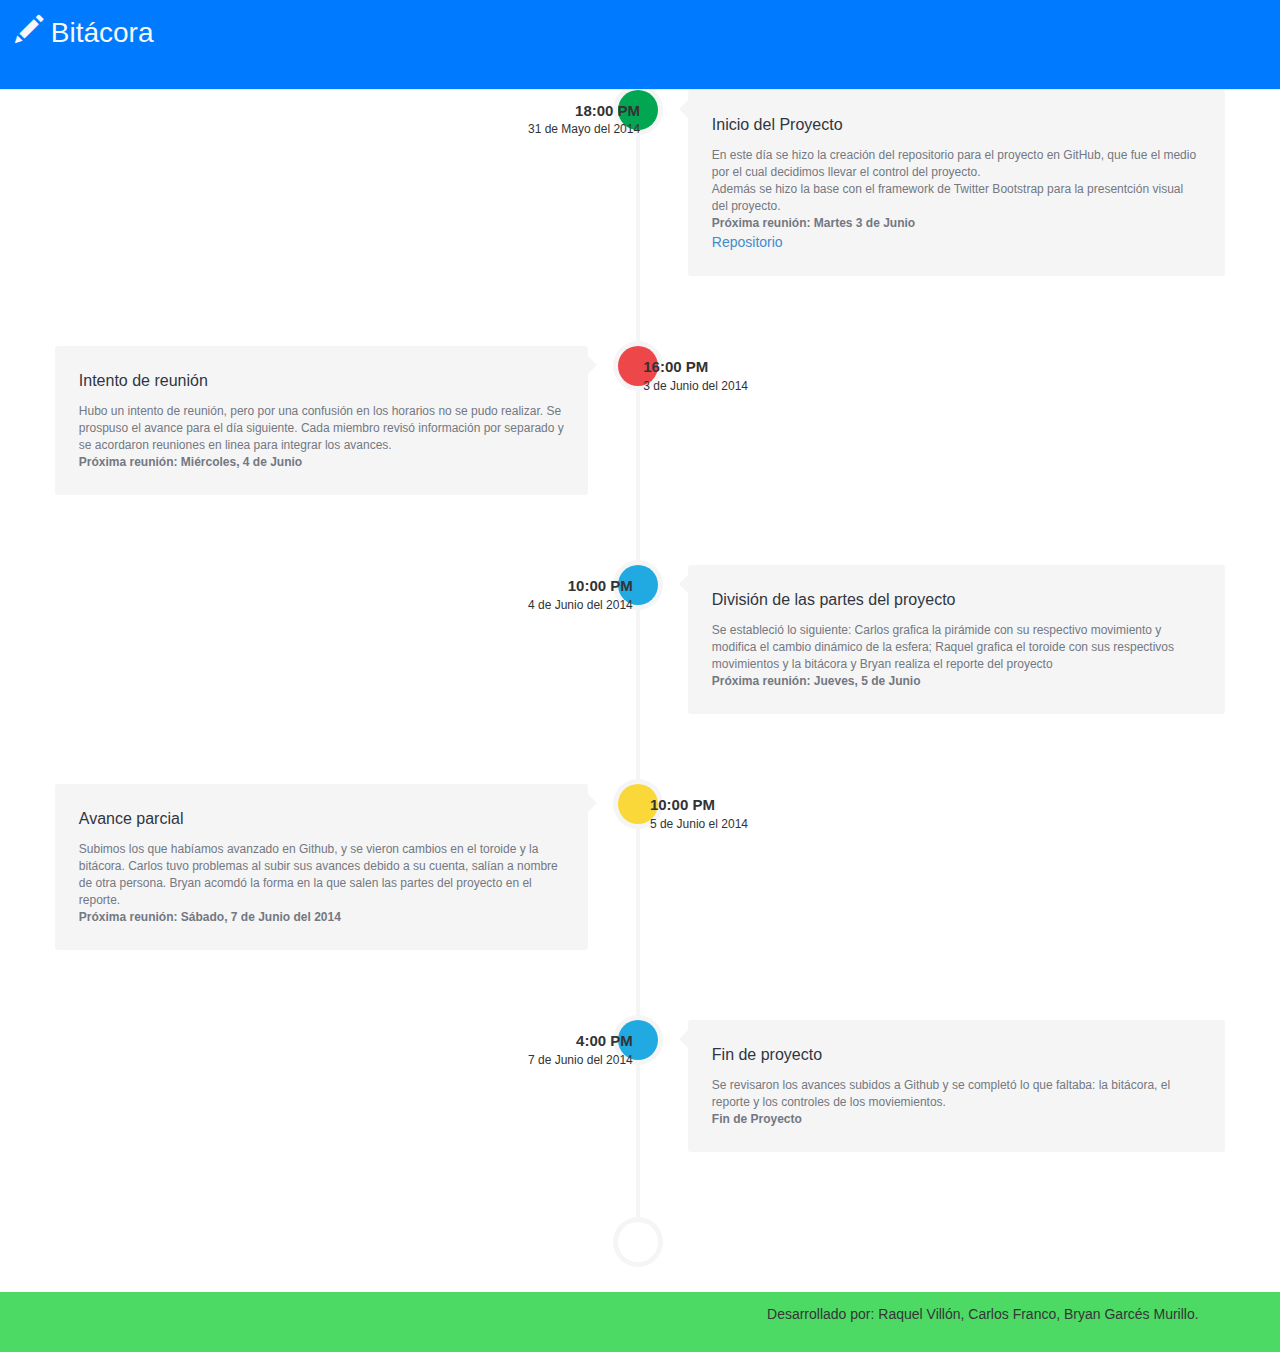
==== commit 04177836: "Solucion a problema, se realizo un retroceso" ====
--- a/Proyecto_1er_parcial/Bitacora_reporte/bitacora/bitacora.html
+++ b/Proyecto_1er_parcial/Bitacora_reporte/bitacora/bitacora.html
@@ -45,7 +45,7 @@
           <article class="timeline-entry">
             
             <div class="timeline-entry-inner">
-              <time class="timeline-time" datetime="2014-05-31T18:00"><span>18:00 PM</span> <span>S&aacute;bado</span></time>
+              <time class="timeline-time" datetime="2014-05-31T18:00"><span>18:00 PM </span> <span>31 de Mayo  del 2014</span></time>
               
               <div class="timeline-icon bg-success">
                 <i class="entypo-feather"></i>
@@ -53,7 +53,7 @@
               
               <div class="timeline-label">
                 <h2><a href="#">Inicio del Proyecto</a> <span></span></h2>
-                <p>En este d&iacute;a se hizo la creaci&oacute;n de el repositorio para el proyecto en GitHub, que fue el medio por el cual decidimos llevar el control del proyecto. Adem&aacute;s se hizo la base con la el framework de Twitter Bootstrap para la presentci&oacute;n para una mejor presentaci&oacute; visual del proyecto. <strong>Pr&oacute;xima reuni&oacute;n: Martes 2 de Junio</strong></p> <span><a href="https://github.com/bgarces/ProyectoGraficos1.git"> Repositorio</a> </span>
+                <p>En este d&iacute;a se hizo la creaci&oacute;n del repositorio para el proyecto en GitHub, que fue el medio por el cual decidimos llevar el control del proyecto. <br> Adem&aacute;s se hizo la base con el framework de Twitter Bootstrap para la presentci&oacute;n visual del proyecto.  </br><strong>Pr&oacute;xima reuni&oacute;n: Martes 3 de Junio</strong></p> <span><a href="https://github.com/bgarces/ProyectoGraficos1.git"> Repositorio</a></span>
               </div>
             </div>
             
@@ -63,7 +63,7 @@
           <article class="timeline-entry left-aligned">
             
             <div class="timeline-entry-inner">
-              <time class="timeline-time" datetime="2014-06-02T16:00"><span>16:00 PM</span> <span>Martes</span></time>
+              <time class="timeline-time" datetime="2014-06-02T16:00"><span>16:00 PM</span> <span>3 de Junio del 2014</span></time>
               
               <div class="timeline-icon bg-secondary">
                 <i class="entypo-suitcase"></i>
@@ -71,7 +71,7 @@
               
               <div class="timeline-label">
                 <h2><a href="#">Intento de reuni&oacute;n</a></h2>
-                <p>Hubo un intento de reuni&oacute;n, pero por una confusi&oacute;n en los horarios no se pudo realizar. Se pospuso el avance para el d&iacute;a siguiente, se revis&oacute; información por separado y se acordaron reuniones en linea para integrar los avances. <strong>Pr&oacute;xima reuni&oacute;n: Mi&iacute;rcoles, 3 de Junio </strong></p>
+                <p>Hubo un intento de reuni&oacute;n, pero por una confusi&oacute;n en los horarios no se pudo realizar. Se prospuso el avance para el d&iacute;a siguiente. Cada miembro revis&oacute; información por separado y se acordaron reuniones en linea para integrar los avances. </br> <strong>Pr&oacute;xima reuni&oacute;n: Mi&eacute;rcoles, 4 de Junio </strong></p>
               </div>
             </div>
             
@@ -81,7 +81,7 @@
           <article class="timeline-entry">
             
             <div class="timeline-entry-inner">
-              <time class="timeline-time" datetime="2014-06-03T10:00"><span>10:00 PM</span> <span>Mi&eacute;rcoles</span></time>
+              <time class="timeline-time" datetime="2014-06-03T10:00"><span>10:00 PM</span> <span>4 de Junio del 2014</span></time>
               
               <div class="timeline-icon bg-info">
                 <i class="entypo-location"></i>
@@ -89,11 +89,8 @@
               
               <div class="timeline-label">
                 <h2><a href="#">Divisi&oacute;n de las partes del proyecto</a></h2>
-                <p>Carlos grafica la pirámide con su respectivo movimiento, Raquel grafica el toroide con sus respectivos movimientos y parte del reporte, Bryan realiza el reporte del proyecto <strong>Pr&oacute;xima reuni&oacute;n: Jueves, 3 de Junio</strong> </p>
+                <p>Se estableci&oacute; lo siguiente: Carlos grafica la pirámide con su respectivo movimiento y modifica el cambio din&aacute;mico de la esfera; Raquel grafica el toroide con sus respectivos movimientos y la bit&aacute;cora y Bryan realiza el reporte del proyecto </br> <strong>Pr&oacute;xima reuni&oacute;n: Jueves, 5 de Junio</strong> </p>
                 
-              <!--  <blockquote>Great place, feeling like in home.</blockquote>
-                
-                <div id="sample-checkin" class="map-checkin" style="height: 170px; width: 100%; position: relative; background-color: rgb(229, 227, 223); overflow: hidden; -webkit-transform: translateZ(0);"><div class="gm-style" style="position: absolute; left: 0px; top: 0px; overflow: hidden; width: 100%; height: 100%; z-index: 0;"><div style="position: absolute; left: 0px; top: 0px; overflow: hidden; width: 100%; height: 100%; z-index: 0;"><div style="position: absolute; left: 0px; top: 0px; z-index: 1; width: 100%; cursor: url(http://maps.gstatic.com/mapfiles/openhand_8_8.cur) 8 8, default; -webkit-transform-origin: 0px 0px; -webkit-transform: matrix(1, 0, 0, 1, 0, 0);"><div style="-webkit-transform: translateZ(0); position: absolute; left: 0px; top: 0px; width: 100%; z-index: 200;"><div style="-webkit-transform: translateZ(0); position: absolute; left: 0px; top: 0px; z-index: 101; width: 100%;"></div></div><div style="-webkit-transform: translateZ(0); position: absolute; left: 0px; top: 0px; width: 100%; z-index: 201;"><div style="-webkit-transform: translateZ(0); position: absolute; left: 0px; top: 0px; z-index: 102; width: 100%;"></div><div style="-webkit-transform: translateZ(0); position: absolute; left: 0px; top: 0px; z-index: 103; width: 100%;"><div style="position: absolute; left: 0px; top: 0px; z-index: -1;"><div style="position: absolute; left: 0px; top: 0px; z-index: 1;"><div style="width: 256px; height: 256px; overflow: hidden; -webkit-transform: translateZ(0); position: absolute; left: 72px; top: -176px;"><canvas draggable="false" height="256" width="256" style="-webkit-user-select: none; position: absolute; left: 0px; top: 0px; height: 256px; width: 256px;"></canvas></div><div style="width: 256px; height: 256px; overflow: hidden; -webkit-transform: translateZ(0); position: absolute; left: 72px; top: 80px;"></div><div style="width: 256px; height: 256px; overflow: hidden; -webkit-transform: translateZ(0); position: absolute; left: -184px; top: -176px;"></div><div style="width: 256px; height: 256px; overflow: hidden; -webkit-transform: translateZ(0); position: absolute; left: -184px; top: 80px;"></div><div style="width: 256px; height: 256px; overflow: hidden; -webkit-transform: translateZ(0); position: absolute; left: 328px; top: -176px;"></div><div style="width: 256px; height: 256px; overflow: hidden; -webkit-transform: translateZ(0); position: absolute; left: 328px; top: 80px;"></div></div></div></div></div><div style="-webkit-transform: translateZ(0); position: absolute; left: 0px; top: 0px; width: 100%; z-index: 202;"><div style="-webkit-transform: translateZ(0); position: absolute; left: 0px; top: 0px; z-index: 104; width: 100%;"></div><div style="-webkit-transform: translateZ(0); position: absolute; left: 0px; top: 0px; z-index: 105; width: 100%;"></div><div style="-webkit-transform: translateZ(0); position: absolute; left: 0px; top: 0px; z-index: 106; width: 100%;"></div></div><div style="-webkit-transform: translateZ(0); position: absolute; left: 0px; top: 0px; z-index: 100; width: 100%;"><div style="position: absolute; left: 0px; top: 0px; z-index: 0;"><div style="position: absolute; left: 0px; top: 0px; z-index: 1;"><div style="width: 256px; height: 256px; -webkit-transform: translateZ(0); position: absolute; left: 72px; top: -176px;"></div><div style="width: 256px; height: 256px; -webkit-transform: translateZ(0); position: absolute; left: 72px; top: 80px;"></div><div style="width: 256px; height: 256px; -webkit-transform: translateZ(0); position: absolute; left: -184px; top: -176px;"></div><div style="width: 256px; height: 256px; -webkit-transform: translateZ(0); position: absolute; left: -184px; top: 80px;"></div><div style="width: 256px; height: 256px; -webkit-transform: translateZ(0); position: absolute; left: 328px; top: -176px;"></div><div style="width: 256px; height: 256px; -webkit-transform: translateZ(0); position: absolute; left: 328px; top: 80px;"></div></div></div></div><div style="position: absolute; z-index: 0; left: 0px; top: 0px;"><div style="overflow: hidden; width: 431px; height: 170px;"><img src="http://maps.googleapis.com/maps/api/js/StaticMapService.GetMapImage?1m2&1i701363&2i1636267&2e1&3u14&4m2&1u431&2u170&5m4&1e0&5spt-BR&6sus&10b1&token=8503" style="width: 421px; height: 160px;"></div></div><div style="position: absolute; left: 0px; top: 0px; z-index: 0;"><div style="position: absolute; left: 0px; top: 0px; z-index: 1;"><div style="width: 256px; height: 256px; -webkit-transform: translateZ(0); position: absolute; left: 72px; top: -176px; opacity: 1; transition: opacity 200ms ease-out; -webkit-transition: opacity 200ms ease-out;"><img src="http://mt0.googleapis.com/vt?lyrs=m@248313357&src=apiv3&hl=pt-BR&x=2740&y=6391&z=14&style=47,37%7Csmartmaps" draggable="false" style="width: 256px; height: 256px; -webkit-user-select: none; border: 0px; padding: 0px; margin: 0px; -webkit-transform: translateZ(0);"></div><div style="width: 256px; height: 256px; -webkit-transform: translateZ(0); position: absolute; left: 72px; top: 80px; opacity: 1; transition: opacity 200ms ease-out; -webkit-transition: opacity 200ms ease-out;"><img src="http://mt0.googleapis.com/vt?lyrs=m@248254527&src=apiv3&hl=pt-BR&x=2740&y=6392&z=14&style=47,37%7Csmartmaps" draggable="false" style="width: 256px; height: 256px; -webkit-user-select: none; border: 0px; padding: 0px; margin: 0px; -webkit-transform: translateZ(0);"></div><div style="width: 256px; height: 256px; -webkit-transform: translateZ(0); position: absolute; left: -184px; top: -176px; opacity: 1; transition: opacity 200ms ease-out; -webkit-transition: opacity 200ms ease-out;"><img src="http://mt1.googleapis.com/vt?lyrs=m@248282439&src=apiv3&hl=pt-BR&x=2739&y=6391&z=14&style=47,37%7Csmartmaps" draggable="false" style="width: 256px; height: 256px; -webkit-user-select: none; border: 0px; padding: 0px; margin: 0px; -webkit-transform: translateZ(0);"></div><div style="width: 256px; height: 256px; -webkit-transform: translateZ(0); position: absolute; left: -184px; top: 80px; opacity: 1; transition: opacity 200ms ease-out; -webkit-transition: opacity 200ms ease-out;"><img src="http://mt1.googleapis.com/vt?lyrs=m@248011677&src=apiv3&hl=pt-BR&x=2739&y=6392&z=14&style=47,37%7Csmartmaps" draggable="false" style="width: 256px; height: 256px; -webkit-user-select: none; border: 0px; padding: 0px; margin: 0px; -webkit-transform: translateZ(0);"></div><div style="width: 256px; height: 256px; -webkit-transform: translateZ(0); position: absolute; left: 328px; top: -176px; opacity: 1; transition: opacity 200ms ease-out; -webkit-transition: opacity 200ms ease-out;"><img src="http://mt1.googleapis.com/vt?lyrs=m@248301220&src=apiv3&hl=pt-BR&x=2741&y=6391&z=14&style=47,37%7Csmartmaps" draggable="false" style="width: 256px; height: 256px; -webkit-user-select: none; border: 0px; padding: 0px; margin: 0px; -webkit-transform: translateZ(0);"></div><div style="width: 256px; height: 256px; -webkit-transform: translateZ(0); position: absolute; left: 328px; top: 80px; opacity: 1; transition: opacity 200ms ease-out; -webkit-transition: opacity 200ms ease-out;"><img src="http://mt1.googleapis.com/vt?lyrs=m@248301220&src=apiv3&hl=pt-BR&x=2741&y=6392&z=14&style=47,37%7Csmartmaps" draggable="false" style="width: 256px; height: 256px; -webkit-user-select: none; border: 0px; padding: 0px; margin: 0px; -webkit-transform: translateZ(0);"></div></div></div></div></div><div style="margin-left: 5px; margin-right: 5px; z-index: 1000000; position: absolute; left: 0px; bottom: 0px;"><a target="_blank" href="http://maps.google.com/maps?ll=36.738888,-119.783013&z=14&t=m&hl=pt-BR&gl=US&mapclient=apiv3" title="Clique para ver esta área no Google Maps" style="position: static; overflow: visible; float: none; display: inline;"><div style="width: 62px; height: 26px; cursor: pointer;"><img src="http://maps.gstatic.com/mapfiles/api-3/images/google_white2.png" draggable="false" style="position: absolute; left: 0px; top: 0px; width: 62px; height: 26px; -webkit-user-select: none; border: 0px; padding: 0px; margin: 0px;"></div></a></div><div class="gmnoprint" style="z-index: 1000001; position: absolute; right: 192px; bottom: 0px; width: 85px;"><div draggable="false" class="gm-style-cc" style="-webkit-user-select: none;"><div style="opacity: 0.7; width: 100%; height: 100%; position: absolute;"><div style="width: 1px;"></div><div style="background-color: rgb(245, 245, 245); width: auto; height: 100%; margin-left: 1px;"></div></div><div style="position: relative; padding-right: 6px; padding-left: 6px; font-family: Roboto, Arial, sans-serif; font-size: 10px; color: rgb(68, 68, 68); white-space: nowrap; direction: ltr; text-align: right;"><a style="color: rgb(68, 68, 68); text-decoration: none; cursor: pointer;">Dados do mapa</a><span style="display: none;">Dados cartográficos ©2014 Google</span></div></div></div><div style="background-color: white; padding: 15px 21px; border: 1px solid rgb(171, 171, 171); font-family: Roboto, Arial, sans-serif; color: rgb(34, 34, 34); -webkit-box-shadow: rgba(0, 0, 0, 0.2) 0px 4px 16px; box-shadow: rgba(0, 0, 0, 0.2) 0px 4px 16px; z-index: 10000002; display: none; width: 256px; height: 118px; position: absolute; left: 61px; top: 5px;"><div style="padding: 0px 0px 10px; font-size: 16px;">Dados do mapa</div><div style="font-size: 13px;">Dados cartográficos ©2014 Google</div><div style="width: 13px; height: 13px; overflow: hidden; position: absolute; opacity: 0.7; right: 12px; top: 12px; z-index: 10000; cursor: pointer;"><img src="http://maps.gstatic.com/mapfiles/api-3/images/mapcnt3.png" draggable="false" style="position: absolute; left: -2px; top: -336px; width: 59px; height: 492px; -webkit-user-select: none; border: 0px; padding: 0px; margin: 0px;"></div></div><div class="gmnoscreen" style="position: absolute; right: 0px; bottom: 0px;"><div style="font-family: Roboto, Arial, sans-serif; font-size: 11px; color: rgb(68, 68, 68); direction: ltr; text-align: right; background-color: rgb(245, 245, 245);">Dados cartográficos ©2014 Google</div></div><div class="gmnoprint gm-style-cc" draggable="false" style="z-index: 1000001; position: absolute; -webkit-user-select: none; right: 113px; bottom: 0px;"><div style="opacity: 0.7; width: 100%; height: 100%; position: absolute;"><div style="width: 1px;"></div><div style="background-color: rgb(245, 245, 245); width: auto; height: 100%; margin-left: 1px;"></div></div><div style="position: relative; padding-right: 6px; padding-left: 6px; font-family: Roboto, Arial, sans-serif; font-size: 10px; color: rgb(68, 68, 68); white-space: nowrap; direction: ltr; text-align: right;"><a href="http://www.google.com/intl/pt-BR_US/help/terms_maps.html" target="_blank" style="text-decoration: none; cursor: pointer; color: rgb(68, 68, 68);">Termos de Uso</a></div></div><div draggable="false" class="gm-style-cc" style="-webkit-user-select: none; position: absolute; right: 0px; bottom: 0px;"><div style="opacity: 0.7; width: 100%; height: 100%; position: absolute;"><div style="width: 1px;"></div><div style="background-color: rgb(245, 245, 245); width: auto; height: 100%; margin-left: 1px;"></div></div><div style="position: relative; padding-right: 6px; padding-left: 6px; font-family: Roboto, Arial, sans-serif; font-size: 10px; color: rgb(68, 68, 68); white-space: nowrap; direction: ltr; text-align: right;"><a target="_new" title="Informar erros no mapa ou nas imagens para o Google" href="http://maps.google.com/maps?ll=36.738888,-119.783013&z=14&t=m&hl=pt-BR&gl=US&mapclient=apiv3&skstate=action:mps_dialog$apiref:1&output=classic" style="font-family: Roboto, Arial, sans-serif; font-size: 10px; color: rgb(68, 68, 68); text-decoration: none; position: relative;">Informar erro no mapa</a></div></div><div class="gmnoprint" draggable="false" controlwidth="32" controlheight="84" style="margin: 5px; -webkit-user-select: none; position: absolute; left: 0px; top: 0px;"><div controlwidth="32" controlheight="40" style="cursor: url(http://maps.gstatic.com/mapfiles/openhand_8_8.cur) 8 8, default; position: absolute; left: 0px; top: 0px;"><div style="width: 32px; height: 40px; overflow: hidden; position: absolute; left: 0px; top: 0px;"><img src="http://maps.gstatic.com/mapfiles/api-3/images/cb_scout2.png" draggable="false" style="position: absolute; left: -9px; top: -102px; width: 1028px; height: 214px; -webkit-user-select: none; border: 0px; padding: 0px; margin: 0px;"></div><div style="width: 32px; height: 40px; overflow: hidden; position: absolute; left: 0px; top: 0px; visibility: hidden;"><img src="http://maps.gstatic.com/mapfiles/api-3/images/cb_scout2.png" draggable="false" style="position: absolute; left: -107px; top: -102px; width: 1028px; height: 214px; -webkit-user-select: none; border: 0px; padding: 0px; margin: 0px;"></div><div style="width: 32px; height: 40px; overflow: hidden; position: absolute; left: 0px; top: 0px; visibility: hidden;"><img src="http://maps.gstatic.com/mapfiles/api-3/images/cb_scout2.png" draggable="false" style="position: absolute; left: -58px; top: -102px; width: 1028px; height: 214px; -webkit-user-select: none; border: 0px; padding: 0px; margin: 0px;"></div><div style="width: 32px; height: 40px; overflow: hidden; position: absolute; left: 0px; top: 0px; visibility: hidden;"><img src="http://maps.gstatic.com/mapfiles/api-3/images/cb_scout2.png" draggable="false" style="position: absolute; left: -205px; top: -102px; width: 1028px; height: 214px; -webkit-user-select: none; border: 0px; padding: 0px; margin: 0px;"></div></div><div class="gmnoprint" controlwidth="0" controlheight="0" style="opacity: 0.6; display: none; position: absolute;"><div title="Girar o mapa em 90 graus" style="width: 22px; height: 22px; overflow: hidden; position: absolute; cursor: pointer;"><img src="http://maps.gstatic.com/mapfiles/api-3/images/mapcnt3.png" draggable="false" style="position: absolute; left: -38px; top: -360px; width: 59px; height: 492px; -webkit-user-select: none; border: 0px; padding: 0px; margin: 0px;"></div></div><div class="gmnoprint" controlwidth="20" controlheight="39" style="position: absolute; left: 6px; top: 45px;"><div style="width: 20px; height: 39px; overflow: hidden; position: absolute;"><img src="http://maps.gstatic.com/mapfiles/api-3/images/mapcnt3.png" draggable="false" style="position: absolute; left: -39px; top: -401px; width: 59px; height: 492px; -webkit-user-select: none; border: 0px; padding: 0px; margin: 0px;"></div><div title="Aumentar o zoom" style="position: absolute; left: 0px; top: 2px; width: 20px; height: 17px; cursor: pointer;"></div><div title="Diminuir o zoom" style="position: absolute; left: 0px; top: 19px; width: 20px; height: 17px; cursor: pointer;"></div></div></div><div class="gmnoprint" style="margin: 5px; z-index: 0; position: absolute; cursor: pointer; right: 0px; top: 0px;"><div class="gm-style-mtc" style="float: left;"><div draggable="false" title="Mostrar mapa de ruas" style="direction: ltr; overflow: hidden; text-align: center; position: relative; color: rgb(0, 0, 0); font-family: Roboto, Arial, sans-serif; -webkit-user-select: none; font-size: 11px; background-color: rgb(255, 255, 255); padding: 1px 6px; border-bottom-left-radius: 2px; border-top-left-radius: 2px; -webkit-background-clip: padding-box; background-clip: padding-box; border: 1px solid rgba(0, 0, 0, 0.14902); -webkit-box-shadow: rgba(0, 0, 0, 0.298039) 0px 1px 4px -1px; box-shadow: rgba(0, 0, 0, 0.298039) 0px 1px 4px -1px; min-width: 28px; font-weight: 500;">Mapa</div><div style="background-color: white; z-index: -1; padding-top: 2px; -webkit-background-clip: padding-box; background-clip: padding-box; border-width: 0px 1px 1px; border-right-style: solid; border-bottom-style: solid; border-left-style: solid; border-right-color: rgba(0, 0, 0, 0.14902); border-bottom-color: rgba(0, 0, 0, 0.14902); border-left-color: rgba(0, 0, 0, 0.14902); -webkit-box-shadow: rgba(0, 0, 0, 0.298039) 0px 1px 4px -1px; box-shadow: rgba(0, 0, 0, 0.298039) 0px 1px 4px -1px; position: absolute; left: 0px; top: 19px; text-align: left; display: none;"><div draggable="false" title="Mostrar mapa de ruas com terreno" style="color: rgb(0, 0, 0); font-family: Roboto, Arial, sans-serif; -webkit-user-select: none; font-size: 11px; background-color: rgb(255, 255, 255); padding: 3px 8px 3px 5px; direction: ltr; text-align: left; white-space: nowrap;"><span role="checkbox" style="box-sizing: border-box; position: relative; line-height: 0; font-size: 0px; margin: 0px 5px 0px 0px; display: inline-block; background-color: rgb(255, 255, 255); border: 1px solid rgb(198, 198, 198); border-top-left-radius: 1px; border-top-right-radius: 1px; border-bottom-right-radius: 1px; border-bottom-left-radius: 1px; width: 13px; height: 13px; vertical-align: middle;"><div style="position: absolute; left: 1px; top: -2px; width: 13px; height: 11px; overflow: hidden; display: none;"><img src="http://maps.gstatic.com/mapfiles/mv/imgs8.png" draggable="false" style="position: absolute; left: -52px; top: -44px; -webkit-user-select: none; border: 0px; padding: 0px; margin: 0px; width: 68px; height: 67px;"></div></span><label style="vertical-align: middle; cursor: pointer;">Terreno</label></div></div></div><div class="gm-style-mtc" style="float: left;"><div draggable="false" title="Mostrar imagens de satélite" style="direction: ltr; overflow: hidden; text-align: center; position: relative; color: rgb(86, 86, 86); font-family: Roboto, Arial, sans-serif; -webkit-user-select: none; font-size: 11px; background-color: rgb(255, 255, 255); padding: 1px 6px; border-bottom-right-radius: 2px; border-top-right-radius: 2px; -webkit-background-clip: padding-box; background-clip: padding-box; border-width: 1px 1px 1px 0px; border-top-style: solid; border-right-style: solid; border-bottom-style: solid; border-top-color: rgba(0, 0, 0, 0.14902); border-right-color: rgba(0, 0, 0, 0.14902); border-bottom-color: rgba(0, 0, 0, 0.14902); -webkit-box-shadow: rgba(0, 0, 0, 0.298039) 0px 1px 4px -1px; box-shadow: rgba(0, 0, 0, 0.298039) 0px 1px 4px -1px; min-width: 36px;">Satélite</div><div style="background-color: white; z-index: -1; padding-top: 2px; -webkit-background-clip: padding-box; background-clip: padding-box; border-width: 0px 1px 1px; border-right-style: solid; border-bottom-style: solid; border-left-style: solid; border-right-color: rgba(0, 0, 0, 0.14902); border-bottom-color: rgba(0, 0, 0, 0.14902); border-left-color: rgba(0, 0, 0, 0.14902); -webkit-box-shadow: rgba(0, 0, 0, 0.298039) 0px 1px 4px -1px; box-shadow: rgba(0, 0, 0, 0.298039) 0px 1px 4px -1px; position: absolute; right: 0px; top: 19px; text-align: left; display: none;"><div draggable="false" title="Aumentar o zoom para a visualização de 45 graus" style="color: rgb(184, 184, 184); font-family: Roboto, Arial, sans-serif; -webkit-user-select: none; font-size: 11px; background-color: rgb(255, 255, 255); padding: 3px 8px 3px 5px; direction: ltr; text-align: left; white-space: nowrap; display: none;"><span role="checkbox" style="box-sizing: border-box; position: relative; line-height: 0; font-size: 0px; margin: 0px 5px 0px 0px; display: inline-block; background-color: rgb(255, 255, 255); border: 1px solid rgb(241, 241, 241); border-top-left-radius: 1px; border-top-right-radius: 1px; border-bottom-right-radius: 1px; border-bottom-left-radius: 1px; width: 13px; height: 13px; vertical-align: middle;"><div style="position: absolute; left: 1px; top: -2px; width: 13px; height: 11px; overflow: hidden; display: none;"><img src="http://maps.gstatic.com/mapfiles/mv/imgs8.png" draggable="false" style="position: absolute; left: -52px; top: -44px; -webkit-user-select: none; border: 0px; padding: 0px; margin: 0px; width: 68px; height: 67px;"></div></span><label style="vertical-align: middle; cursor: pointer;">45°</label></div><div draggable="false" title="Mostrar imagens com nomes de rua" style="color: rgb(0, 0, 0); font-family: Roboto, Arial, sans-serif; -webkit-user-select: none; font-size: 11px; background-color: rgb(255, 255, 255); padding: 3px 8px 3px 5px; direction: ltr; text-align: left; white-space: nowrap;"><span role="checkbox" style="box-sizing: border-box; position: relative; line-height: 0; font-size: 0px; margin: 0px 5px 0px 0px; display: inline-block; background-color: rgb(255, 255, 255); border: 1px solid rgb(198, 198, 198); border-top-left-radius: 1px; border-top-right-radius: 1px; border-bottom-right-radius: 1px; border-bottom-left-radius: 1px; width: 13px; height: 13px; vertical-align: middle;"><div style="position: absolute; left: 1px; top: -2px; width: 13px; height: 11px; overflow: hidden;"><img src="http://maps.gstatic.com/mapfiles/mv/imgs8.png" draggable="false" style="position: absolute; left: -52px; top: -44px; -webkit-user-select: none; border: 0px; padding: 0px; margin: 0px; width: 68px; height: 67px;"></div></span><label style="vertical-align: middle; cursor: pointer;">Marcadores</label></div></div></div></div></div></div>-->
               </div>
             </div>
             
@@ -103,18 +100,33 @@
           <article class="timeline-entry left-aligned">
             
             <div class="timeline-entry-inner">
-              <time class="timeline-time" datetime="2014-01-10T03:45"><span>03:45 AM</span> <span>Today</span></time>
+              <time class="timeline-time" datetime="2014-06-0T03:45"><span>10:00 PM</span> <span>5 de Junio el 2014</span></time>
               
               <div class="timeline-icon bg-warning">
                 <i class="entypo-camera"></i>
               </div>
               
               <div class="timeline-label">
-                <h2><a href="#">Arber Nushi</a> <span>changed his</span> <a href="#">Profile Picture</a></h2>
+                <h2><a href="#">Avance parcial</a> </h2>
+                <p>Subimos los que hab&iacute;amos avanzado en Github, y se vieron cambios en el toroide y la bit&aacute;cora. Carlos tuvo problemas al subir sus avances debido a su cuenta, sal&iacute;an a nombre de otra persona. Bryan acomd&oacute; la forma en la que salen las partes del proyecto en el reporte. </br> <strong>Pr&oacute;xima reuni&oacute;n: S&aacute;bado, 7 de Junio del 2014</strong> </p>
+              </div>
+            </div>
+            
+          </article>
+
+          <article class="timeline-entry">
+            
+            <div class="timeline-entry-inner">
+              <time class="timeline-time" datetime="2014-06-03T10:00"><span>4:00 PM</span> <span>7 de Junio del 2014</span></time>
+              
+              <div class="timeline-icon bg-info">
+                <i class="entypo-location"></i>
+              </div>
+              
+              <div class="timeline-label">
+                <h2><a href="#">Fin de proyecto</a></h2>
+                <p>Se revisaron los avances subidos a Github y se complet&oacute; lo que faltaba: la bit&aacute;cora, el reporte y los controles de los moviemientos.</br> <strong>Fin de Proyecto</strong> </p>
                 
-                <blockquote>Pianoforte principles our unaffected not for astonished travelling are particular.</blockquote>
-                
-                <img src="http://themes.laborator.co/neon/assets/images/timeline-image-3.png" class="img-responsive img-rounded full-width">
               </div>
             </div>
             
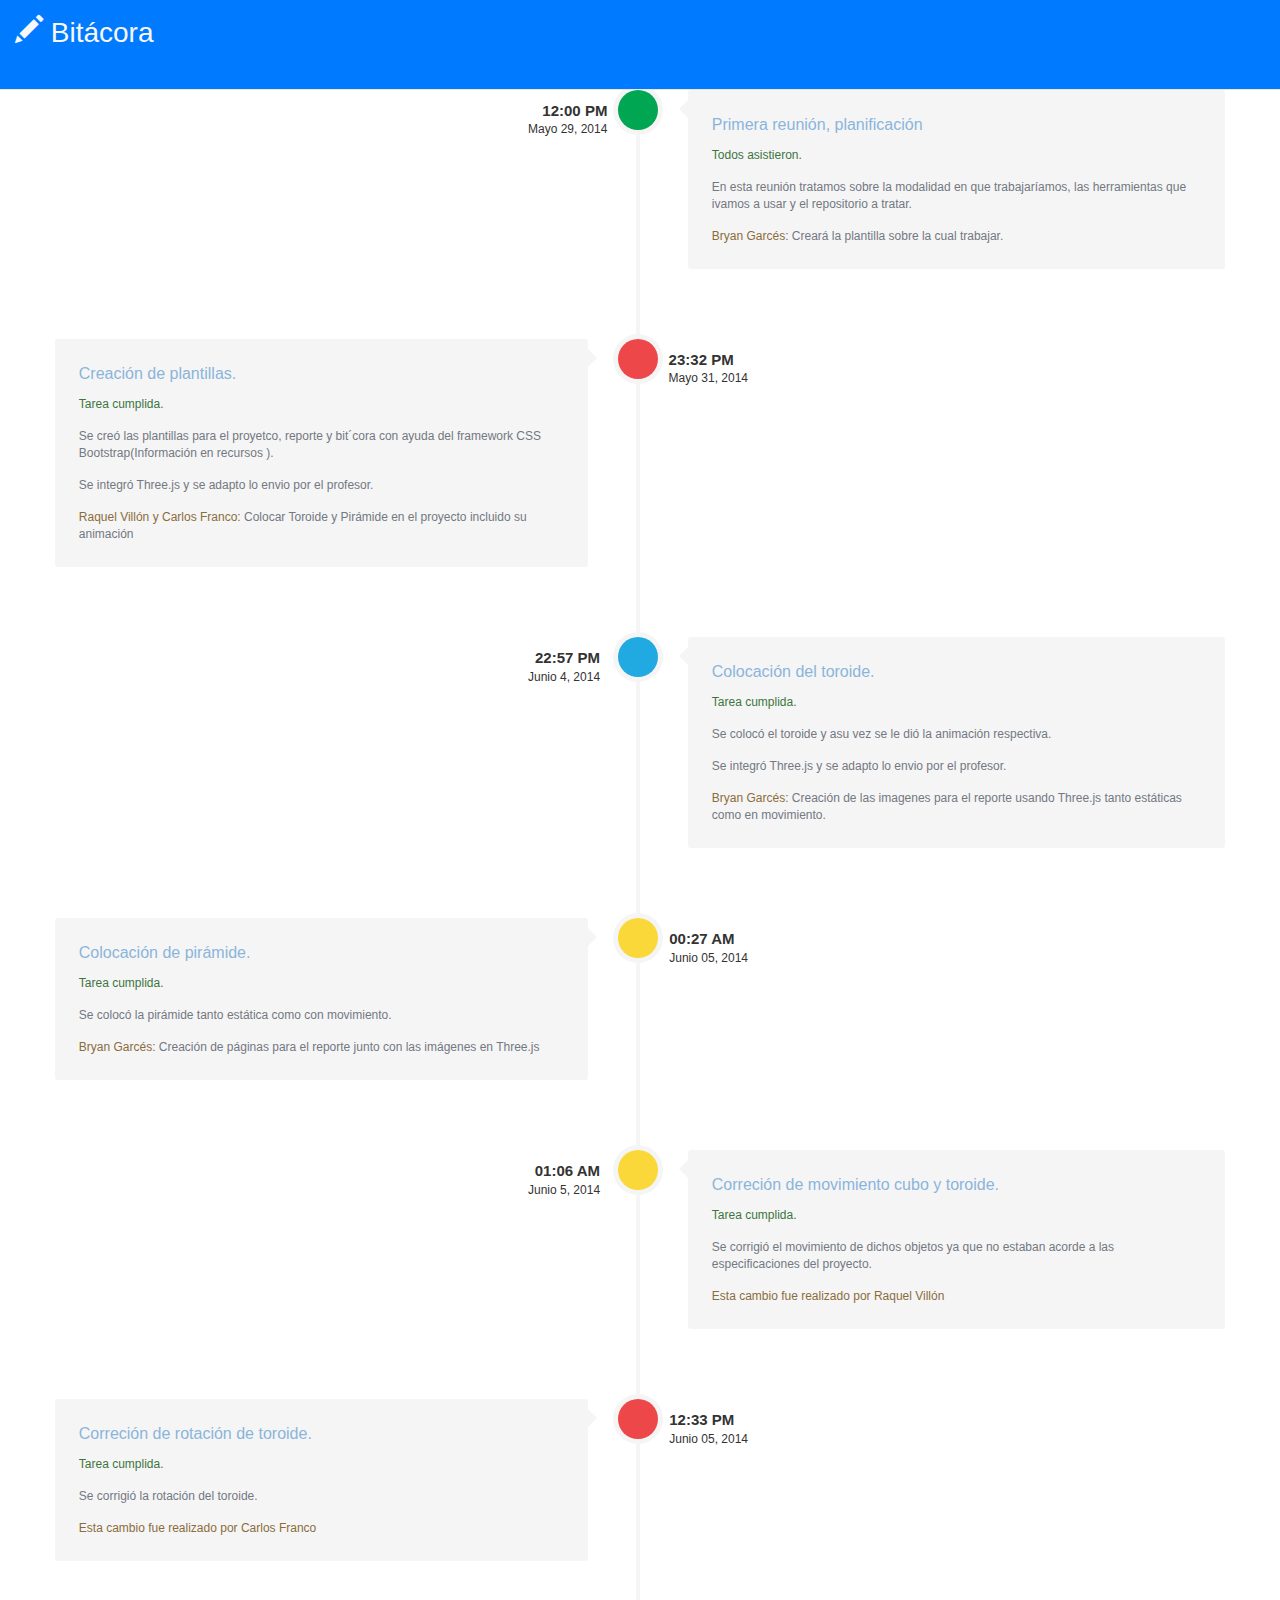
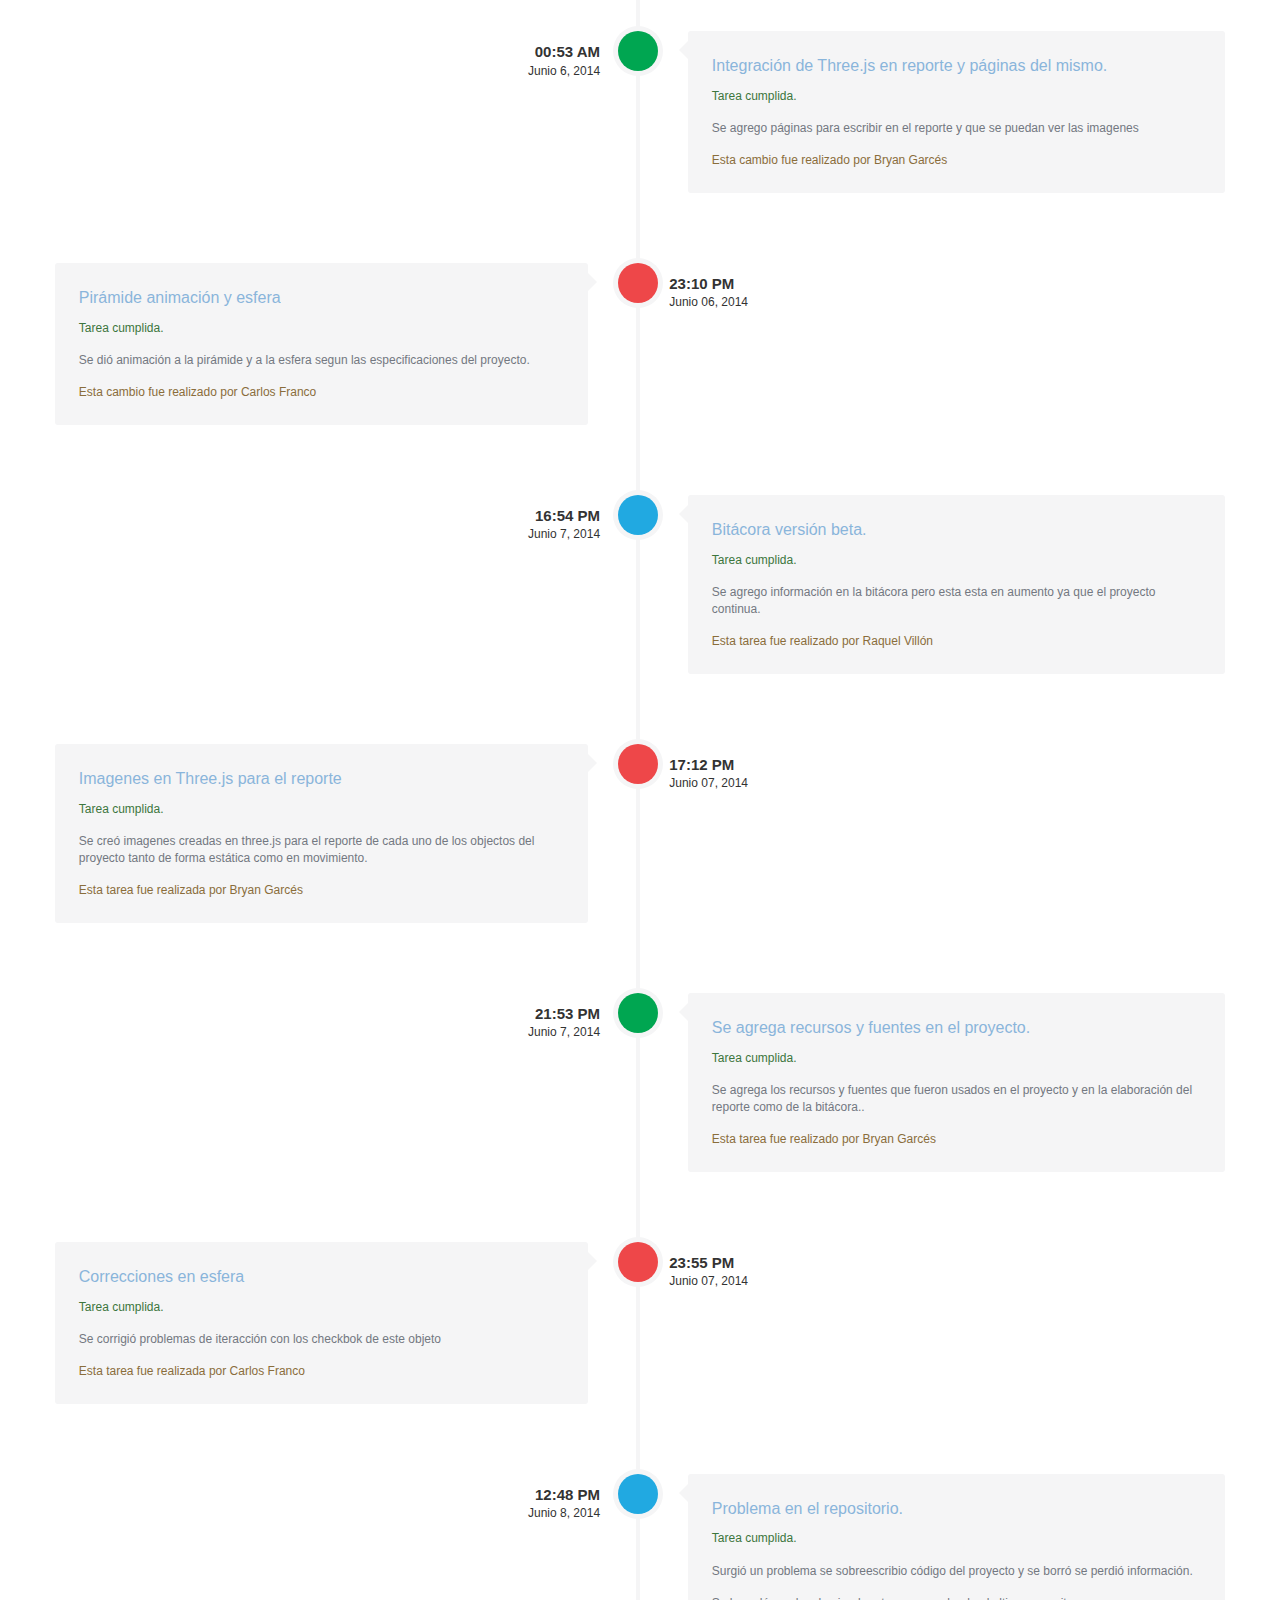
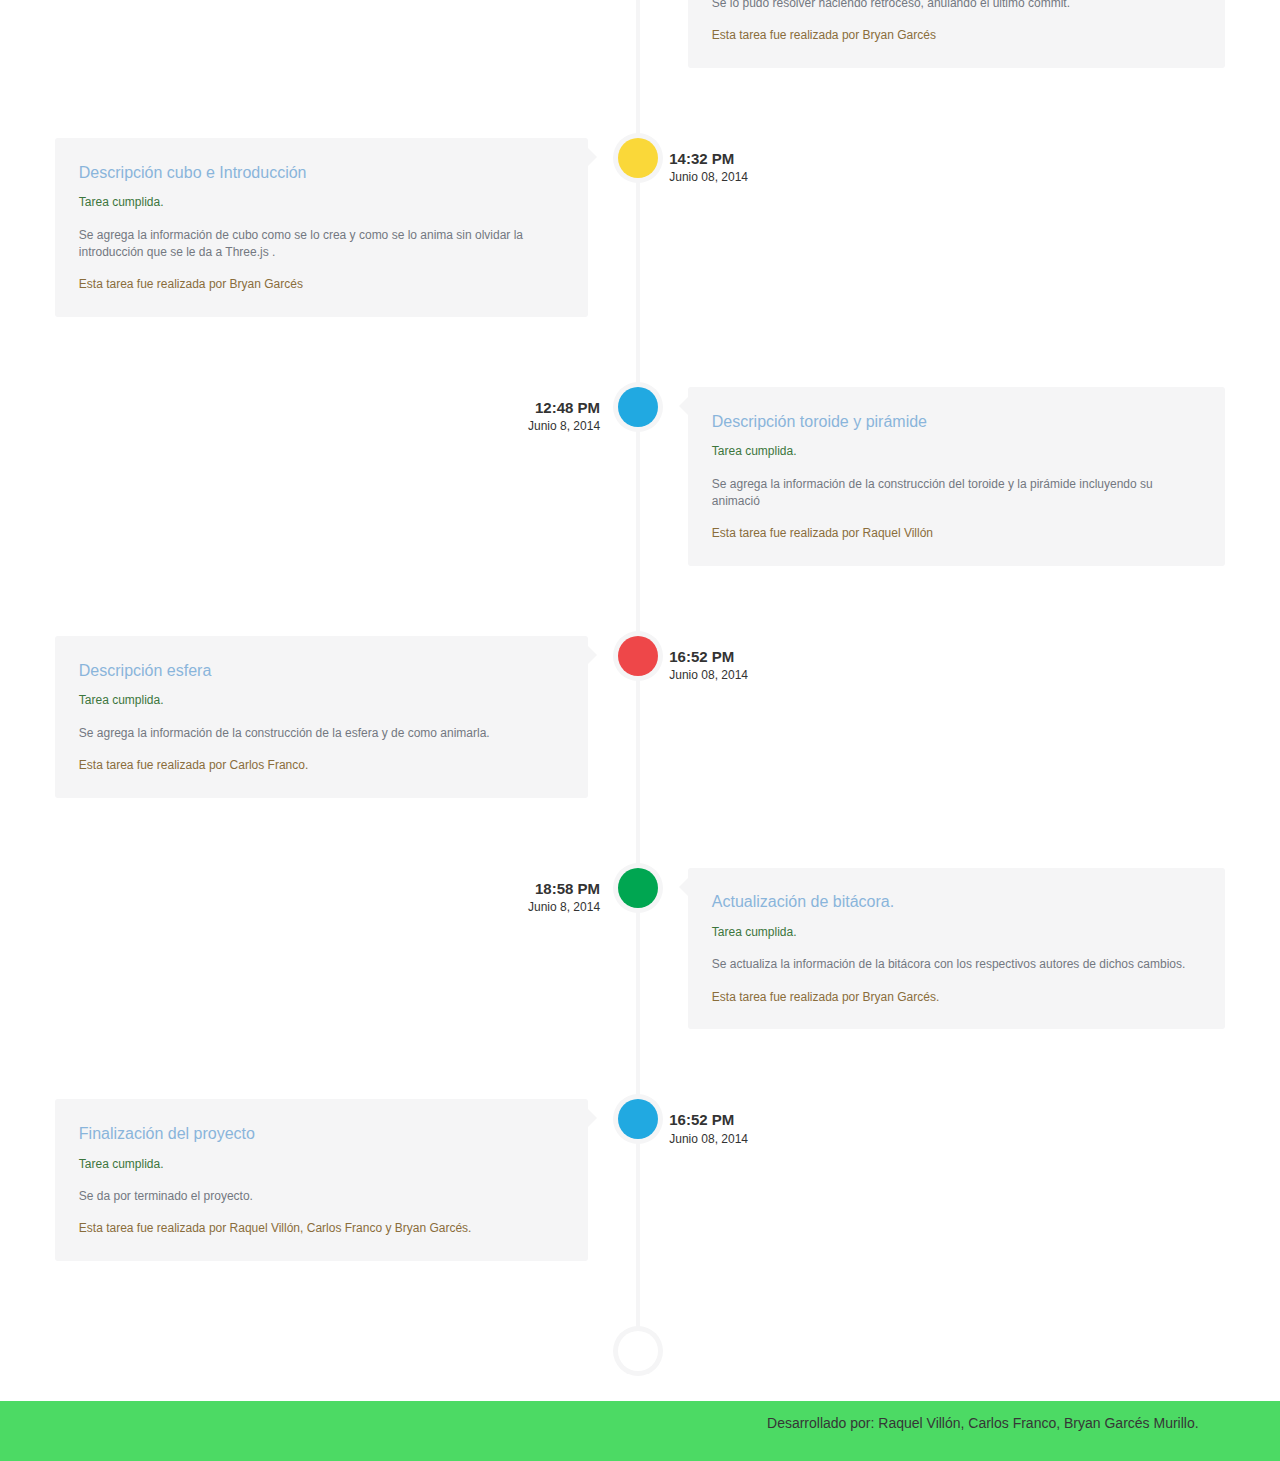
==== commit 1ba89f89: "actualizacion de bitacora" ====
--- a/Proyecto_1er_parcial/Bitacora_reporte/bitacora/bitacora.html
+++ b/Proyecto_1er_parcial/Bitacora_reporte/bitacora/bitacora.html
@@ -39,114 +39,361 @@
 
     <!-- Begin page content -->
     <div class="container" id="timeline">
-          <div class="row">
-            <div class="timeline-centered">
-            
-          <article class="timeline-entry">
-            
-            <div class="timeline-entry-inner">
-              <time class="timeline-time" datetime="2014-05-31T18:00"><span>18:00 PM </span> <span>31 de Mayo  del 2014</span></time>
-              
-              <div class="timeline-icon bg-success">
-                <i class="entypo-feather"></i>
-              </div>
-              
-              <div class="timeline-label">
-                <h2><a href="#">Inicio del Proyecto</a> <span></span></h2>
-                <p>En este d&iacute;a se hizo la creaci&oacute;n del repositorio para el proyecto en GitHub, que fue el medio por el cual decidimos llevar el control del proyecto. <br> Adem&aacute;s se hizo la base con el framework de Twitter Bootstrap para la presentci&oacute;n visual del proyecto.  </br><strong>Pr&oacute;xima reuni&oacute;n: Martes 3 de Junio</strong></p> <span><a href="https://github.com/bgarces/ProyectoGraficos1.git"> Repositorio</a></span>
-              </div>
-            </div>
-            
-          </article>
+    	<div class="row">
+		<div class="timeline-centered">
+    
+	<article class="timeline-entry">
+		
+		<div class="timeline-entry-inner">
+			<time class="timeline-time" datetime="2014-01-10T03:45"><span>12:00 PM</span> <span>Mayo 29, 2014</span></time>
+			
+			<div class="timeline-icon bg-success">
+				<i class="entypo-feather"></i>
+			</div>
+			
+			<div class="timeline-label">
+				<h2><span class="text-primary">Primera reuni&oacute;n, planificaci&oacute;n</span></h2>
+				<p><span class="text-success">Todos asistieron.</span></p>
+				<p>En esta reuni&oacute;n tratamos sobre la modalidad en que trabajar&iacute;amos, las herramientas que ivamos a usar y el repositorio a tratar.</p>
+				<p><span class="text-warning">Bryan Garc&eacute;s:</span> Crear&aacute; la plantilla sobre la cual trabajar.</p>
+			</div>
+		</div>
+		
+	</article>
+	
+	
+	<article class="timeline-entry left-aligned">
+		
+		<div class="timeline-entry-inner">
+			<time class="timeline-time" datetime="2014-01-10T03:45"><span>23:32 PM</span> <span>Mayo 31, 2014</span></time>
+			
+			<div class="timeline-icon bg-secondary">
+				<i class="entypo-suitcase"></i>
+			</div>
+			
+			<div class="timeline-label">
+				<h2><span class="text-primary">Creaci&oacute;n de plantillas.</span></h2>
+				<p><span class="text-success">Tarea cumplida.</span></p>
+				<p>Se cre&oacute; las plantillas para el proyetco, reporte y bit&acute;cora con ayuda del
+				framework CSS Bootstrap(Informaci&oacute;n en recursos ).</p>
+				<p>Se integr&oacute; Three.js y se adapto lo envio por el profesor.</p>
+				<p><span class="text-warning">Raquel Vill&oacute;n y Carlos Franco: </span>Colocar Toroide y Pir&aacute;mide en el proyecto incluido su animaci&oacute;n</p>
+				
+			</div>
+		</div>
+		
+	</article>
+	
+	
+	<article class="timeline-entry">
+		
+		<div class="timeline-entry-inner">
+			<time class="timeline-time" datetime="2014-01-09T13:22"><span>22:57 PM</span> <span>Junio 4, 2014</span></time>
+			
+			<div class="timeline-icon bg-info">
+				<i class="entypo-location"></i>
+			</div>
+			
+			<div class="timeline-label">
+				<h2><span class="text-primary">Colocaci&oacute;n del toroide.</span></h2>
+				<p><span class="text-success">Tarea cumplida.</span></p>
+				<p>Se coloc&oacute; el toroide y asu vez se le di&oacute; la animaci&oacute;n respectiva.</p>
+				<p>Se integr&oacute; Three.js y se adapto lo envio por el profesor.</p>
+				<p><span class="text-warning">Bryan Garc&eacute;s: </span>Creaci&oacute;n de las imagenes para el reporte usando Three.js tanto est&aacute;ticas como en movimiento.</p>
+			</div>
+		</div>
+		
+	</article>
+	
+	
+	<article class="timeline-entry left-aligned">
+		
+		<div class="timeline-entry-inner">
+			<time class="timeline-time" datetime="2014-01-10T03:45"><span>00:27 AM</span> <span>Junio 05, 2014</span></time>
+			
+			<div class="timeline-icon bg-warning">
+				<i class="entypo-camera"></i>
+			</div>
+			
+			<div class="timeline-label">
+				<h2><span class="text-primary">Colocaci&oacute;n de pir&aacute;mide.</span></h2>
+				<p><span class="text-success">Tarea cumplida.</span></p>
+				<p>Se coloc&oacute; la pir&aacute;mide tanto est&aacute;tica como con movimiento.</p>
+				<p><span class="text-warning">Bryan Garc&eacute;s: </span>Creaci&oacute;n de p&aacute;ginas para el reporte junto con las im&aacute;genes en Three.js</p>
+			</div>
+		</div>
+		
+	</article>
+
+	<article class="timeline-entry">
+		
+		<div class="timeline-entry-inner">
+			<time class="timeline-time" datetime="2014-01-09T13:22"><span>01:06 AM</span> <span>Junio 5, 2014</span></time>
+			
+			<div class="timeline-icon bg-warning">
+				<i class="entypo-location"></i>
+			</div>
+			
+			<div class="timeline-label">
+				<h2><span class="text-primary">Correci&oacute;n de movimiento cubo y toroide.</span></h2>
+				<p><span class="text-success">Tarea cumplida.</span></p>
+				<p>Se corrigi&oacute; el movimiento de dichos objetos ya que no estaban acorde a las especificaciones del proyecto.</p>
+				<p><span class="text-warning">Esta cambio fue realizado por Raquel Vill&oacute;n</span></p>
+			</div>
+		</div>
+		
+	</article>
+	<article class="timeline-entry left-aligned">
+		
+		<div class="timeline-entry-inner">
+			<time class="timeline-time" datetime="2014-01-10T03:45"><span>12:33 PM</span> <span>Junio 05, 2014</span></time>
+			
+			<div class="timeline-icon bg-secondary">
+				<i class="entypo-camera"></i>
+			</div>
+			
+			<div class="timeline-label">
+				<h2><span class="text-primary">Correci&oacute;n de rotaci&oacute;n de toroide.</span></h2>
+				<p><span class="text-success">Tarea cumplida.</span></p>
+				<p>Se corrigi&oacute; la rotaci&oacute;n del toroide.</p>
+				<p><span class="text-warning">Esta cambio fue realizado por Carlos Franco</span></p>
+			</div>
+		</div>
+		
+	</article>
+	<article class="timeline-entry">
+		
+		<div class="timeline-entry-inner">
+			<time class="timeline-time" datetime="2014-01-09T13:22"><span>00:53 AM</span> <span>Junio 6, 2014</span></time>
+			
+			<div class="timeline-icon bg-success">
+				<i class="entypo-location"></i>
+			</div>
+			
+			<div class="timeline-label">
+				<h2><span class="text-primary">Integraci&oacute;n de Three.js en reporte y p&aacute;ginas del mismo.</span></h2>
+				<p><span class="text-success">Tarea cumplida.</span></p>
+				<p>Se agrego p&aacute;ginas para escribir en el reporte y que se puedan ver las imagenes</p>
+				<p><span class="text-warning">Esta cambio fue realizado por Bryan Garc&eacute;s</span></p>
+			</div>
+		</div>
+		
+	</article>
+	<article class="timeline-entry left-aligned">
+		
+		<div class="timeline-entry-inner">
+			<time class="timeline-time" datetime="2014-01-10T03:45"><span>23:10 PM</span> <span>Junio 06, 2014</span></time>
+			
+			<div class="timeline-icon bg-secondary">
+				<i class="entypo-camera"></i>
+			</div>
+			
+			<div class="timeline-label">
+				<h2><span class="text-primary">Pir&aacute;mide animaci&oacute;n y esfera</span></h2>
+				<p><span class="text-success">Tarea cumplida.</span></p>
+				<p>Se di&oacute; animaci&oacute;n a la pir&aacute;mide y a la esfera segun las especificaciones del proyecto.</p>
+				<p><span class="text-warning">Esta cambio fue realizado por Carlos Franco</span></p>
+			</div>
+		</div>
+		
+	</article>
+	<article class="timeline-entry">
+		
+		<div class="timeline-entry-inner">
+			<time class="timeline-time" datetime="2014-01-09T13:22"><span>16:54 PM</span> <span>Junio 7, 2014</span></time>
+			
+			<div class="timeline-icon bg-info">
+				<i class="entypo-location"></i>
+			</div>
+			
+			<div class="timeline-label">
+				<h2><span class="text-primary">Bit&aacute;cora versi&oacute;n beta.</span></h2>
+				<p><span class="text-success">Tarea cumplida.</span></p>
+				<p>Se agrego informaci&oacute;n en la bit&aacute;cora pero esta esta en aumento ya que el proyecto continua.</p>
+				<p><span class="text-warning">Esta tarea fue realizado por Raquel Vill&oacute;n</span></p>
+			</div>
+		</div>
+		
+	</article>
+	<article class="timeline-entry left-aligned">
+		
+		<div class="timeline-entry-inner">
+			<time class="timeline-time" datetime="2014-01-10T03:45"><span>17:12 PM</span> <span>Junio 07, 2014</span></time>
+			
+			<div class="timeline-icon bg-secondary">
+				<i class="entypo-camera"></i>
+			</div>
+			
+			<div class="timeline-label">
+				<h2><span class="text-primary">Imagenes en Three.js para el reporte</span></h2>
+				<p><span class="text-success">Tarea cumplida.</span></p>
+				<p>Se cre&oacute; imagenes creadas en three.js para el reporte de cada uno de los objectos del proyecto tanto de forma est&aacute;tica como en movimiento.</p>
+				<p><span class="text-warning">Esta tarea fue realizada por Bryan Garc&eacute;s</span></p>
+			</div>
+		</div>
+		
+	</article>
+	<article class="timeline-entry">
+		
+		<div class="timeline-entry-inner">
+			<time class="timeline-time" datetime="2014-01-09T13:22"><span>21:53 PM</span> <span>Junio 7, 2014</span></time>
+			
+			<div class="timeline-icon bg-success">
+				<i class="entypo-location"></i>
+			</div>
+			
+			<div class="timeline-label">
+				<h2><span class="text-primary">Se agrega recursos y fuentes en el proyecto.</span></h2>
+				<p><span class="text-success">Tarea cumplida.</span></p>
+				<p>Se agrega los recursos y fuentes que fueron usados en el proyecto y en la elaboraci&oacute;n del reporte como de la bit&aacute;cora..</p>
+				<p><span class="text-warning">Esta tarea fue realizado por Bryan Garc&eacute;s</span></p>
+			</div>
+		</div>
+		
+	</article>
+	<article class="timeline-entry left-aligned">
+		
+		<div class="timeline-entry-inner">
+			<time class="timeline-time" datetime="2014-01-10T03:45"><span>23:55 PM</span> <span>Junio 07, 2014</span></time>
+			
+			<div class="timeline-icon bg-secondary">
+				<i class="entypo-camera"></i>
+			</div>
+			
+			<div class="timeline-label">
+				<h2><span class="text-primary">Correcciones en esfera</span></h2>
+				<p><span class="text-success">Tarea cumplida.</span></p>
+				<p>Se corrigi&oacute; problemas de iteracci&oacute;n con los checkbok de este objeto</p>
+				<p><span class="text-warning">Esta tarea fue realizada por Carlos Franco</span></p>
+			</div>
+		</div>
+		
+	</article>
+	<article class="timeline-entry">
+		
+		<div class="timeline-entry-inner">
+			<time class="timeline-time" datetime="2014-01-09T13:22"><span>12:48 PM</span> <span>Junio 8, 2014</span></time>
+			
+			<div class="timeline-icon bg-info">
+				<i class="entypo-location"></i>
+			</div>
+			
+			<div class="timeline-label">
+				<h2><span class="text-primary">Problema en el repositorio.</span></h2>
+				<p><span class="text-success">Tarea cumplida.</span></p>
+				<p>Surgi&oacute; un problema se sobreescribio c&oacute;digo del proyecto y se borr&oacute; se perdi&oacute; informaci&oacute;n.</p>
+				<p>Se lo pud&oacute; resolver haciendo retroceso, anulando el ultimo commit.</p>
+				<p><span class="text-warning">Esta tarea fue realizada por Bryan Garc&eacute;s</span></p>
+			</div>
+		</div>
+		
+	</article>
+	<article class="timeline-entry left-aligned">
+		
+		<div class="timeline-entry-inner">
+			<time class="timeline-time" datetime="2014-01-10T03:45"><span>14:32 PM</span> <span>Junio 08, 2014</span></time>
+			
+			<div class="timeline-icon bg-warning">
+				<i class="entypo-camera"></i>
+			</div>
+			
+			<div class="timeline-label">
+				<h2><span class="text-primary">Descripci&oacute;n cubo e Introducci&oacute;n</span></h2>
+				<p><span class="text-success">Tarea cumplida.</span></p>
+				<p>Se agrega la informaci&oacute;n de cubo como se lo crea y como se lo anima sin olvidar la introducci&oacute;n que se le da a Three.js .</p>
+				<p><span class="text-warning">Esta tarea fue realizada por Bryan Garc&eacute;s</span></p>
+			</div>
+		</div>
+		
+	</article>
+	<article class="timeline-entry">
+		
+		<div class="timeline-entry-inner">
+			<time class="timeline-time" datetime="2014-01-09T13:22"><span>12:48 PM</span> <span>Junio 8, 2014</span></time>
+			
+			<div class="timeline-icon bg-info">
+				<i class="entypo-location"></i>
+			</div>
+			
+			<div class="timeline-label">
+				<h2><span class="text-primary">Descripci&oacute;n toroide y pir&aacute;mide</span></h2>
+				<p><span class="text-success">Tarea cumplida.</span></p>
+				<p>Se agrega la informaci&oacute;n de la construcci&oacute;n del toroide y la pir&aacute;mide incluyendo su animaci&oacute;</p>
+				<p><span class="text-warning">Esta tarea fue realizada por Raquel Vill&oacute;n</span></p>
+			</div>
+		</div>
+		
+	</article>
+	<article class="timeline-entry left-aligned">
+		
+		<div class="timeline-entry-inner">
+			<time class="timeline-time" datetime="2014-01-10T03:45"><span>16:52 PM</span> <span>Junio 08, 2014</span></time>
+			
+			<div class="timeline-icon bg-secondary">
+				<i class="entypo-camera"></i>
+			</div>
+			
+			<div class="timeline-label">
+				<h2><span class="text-primary">Descripci&oacute;n esfera</span></h2>
+				<p><span class="text-success">Tarea cumplida.</span></p>
+				<p>Se agrega la informaci&oacute;n de la construcci&oacute;n de la esfera y de como animarla.</p>
+				<p><span class="text-warning">Esta tarea fue realizada por Carlos Franco.</span></p>
+			</div>
+		</div>
+		
+	</article>
+	<article class="timeline-entry">
+		
+		<div class="timeline-entry-inner">
+			<time class="timeline-time" datetime="2014-01-09T13:22"><span>18:58 PM</span> <span>Junio 8, 2014</span></time>
+			
+			<div class="timeline-icon bg-success">
+				<i class="entypo-location"></i>
+			</div>
+			
+			<div class="timeline-label">
+				<h2><span class="text-primary">Actualizaci&oacute;n de bit&aacute;cora.</span></h2>
+				<p><span class="text-success">Tarea cumplida.</span></p>
+				<p>Se actualiza la informaci&oacute;n de la bit&aacute;cora con los respectivos autores de dichos cambios.</p>
+				<p><span class="text-warning">Esta tarea fue realizada por Bryan Garc&eacute;s.</span></p>
+			</div>
+		</div>
+		
+	</article>
+	<article class="timeline-entry left-aligned">
+		
+		<div class="timeline-entry-inner">
+			<time class="timeline-time" datetime="2014-01-10T03:45"><span>16:52 PM</span> <span>Junio 08, 2014</span></time>
+			
+			<div class="timeline-icon bg-info">
+				<i class="entypo-camera"></i>
+			</div>
+			
+			<div class="timeline-label">
+				<h2><span class="text-primary">Finalizaci&oacute;n del proyecto</span></h2>
+				<p><span class="text-success">Tarea cumplida.</span></p>
+				<p>Se da por terminado el proyecto.</p>
+				<p><span class="text-warning">Esta tarea fue realizada por Raquel Vill&oacute;n, Carlos Franco y Bryan Garc&eacute;s.</span></p>
+			</div>
+		</div>
+		
+	</article>
+	
+	<article class="timeline-entry begin">
+	
+		<div class="timeline-entry-inner">
+			
+			<div class="timeline-icon" style="-webkit-transform: rotate(-90deg); -moz-transform: rotate(-90deg);">
+				<i class="entypo-flight"></i>
+			</div>
+			
+		</div>
+		
+	</article>
+	
+</div>
           
-          
-          <article class="timeline-entry left-aligned">
-            
-            <div class="timeline-entry-inner">
-              <time class="timeline-time" datetime="2014-06-02T16:00"><span>16:00 PM</span> <span>3 de Junio del 2014</span></time>
-              
-              <div class="timeline-icon bg-secondary">
-                <i class="entypo-suitcase"></i>
-              </div>
-              
-              <div class="timeline-label">
-                <h2><a href="#">Intento de reuni&oacute;n</a></h2>
-                <p>Hubo un intento de reuni&oacute;n, pero por una confusi&oacute;n en los horarios no se pudo realizar. Se prospuso el avance para el d&iacute;a siguiente. Cada miembro revis&oacute; información por separado y se acordaron reuniones en linea para integrar los avances. </br> <strong>Pr&oacute;xima reuni&oacute;n: Mi&eacute;rcoles, 4 de Junio </strong></p>
-              </div>
-            </div>
-            
-          </article>
-          
-          
-          <article class="timeline-entry">
-            
-            <div class="timeline-entry-inner">
-              <time class="timeline-time" datetime="2014-06-03T10:00"><span>10:00 PM</span> <span>4 de Junio del 2014</span></time>
-              
-              <div class="timeline-icon bg-info">
-                <i class="entypo-location"></i>
-              </div>
-              
-              <div class="timeline-label">
-                <h2><a href="#">Divisi&oacute;n de las partes del proyecto</a></h2>
-                <p>Se estableci&oacute; lo siguiente: Carlos grafica la pirámide con su respectivo movimiento y modifica el cambio din&aacute;mico de la esfera; Raquel grafica el toroide con sus respectivos movimientos y la bit&aacute;cora y Bryan realiza el reporte del proyecto </br> <strong>Pr&oacute;xima reuni&oacute;n: Jueves, 5 de Junio</strong> </p>
-                
-              </div>
-            </div>
-            
-          </article>
-          
-          
-          <article class="timeline-entry left-aligned">
-            
-            <div class="timeline-entry-inner">
-              <time class="timeline-time" datetime="2014-06-0T03:45"><span>10:00 PM</span> <span>5 de Junio el 2014</span></time>
-              
-              <div class="timeline-icon bg-warning">
-                <i class="entypo-camera"></i>
-              </div>
-              
-              <div class="timeline-label">
-                <h2><a href="#">Avance parcial</a> </h2>
-                <p>Subimos los que hab&iacute;amos avanzado en Github, y se vieron cambios en el toroide y la bit&aacute;cora. Carlos tuvo problemas al subir sus avances debido a su cuenta, sal&iacute;an a nombre de otra persona. Bryan acomd&oacute; la forma en la que salen las partes del proyecto en el reporte. </br> <strong>Pr&oacute;xima reuni&oacute;n: S&aacute;bado, 7 de Junio del 2014</strong> </p>
-              </div>
-            </div>
-            
-          </article>
-
-          <article class="timeline-entry">
-            
-            <div class="timeline-entry-inner">
-              <time class="timeline-time" datetime="2014-06-03T10:00"><span>4:00 PM</span> <span>7 de Junio del 2014</span></time>
-              
-              <div class="timeline-icon bg-info">
-                <i class="entypo-location"></i>
-              </div>
-              
-              <div class="timeline-label">
-                <h2><a href="#">Fin de proyecto</a></h2>
-                <p>Se revisaron los avances subidos a Github y se complet&oacute; lo que faltaba: la bit&aacute;cora, el reporte y los controles de los moviemientos.</br> <strong>Fin de Proyecto</strong> </p>
-                
-              </div>
-            </div>
-            
-          </article>
-          
-          
-          <article class="timeline-entry begin">
-          
-            <div class="timeline-entry-inner">
-              
-              <div class="timeline-icon" style="-webkit-transform: rotate(-90deg); -moz-transform: rotate(-90deg);">
-                <i class="entypo-flight"></i>
-              </div>
-              
-            </div>
-            
-          </article>
-          
-        </div>
-          </div>
+     </div>
             </div>
 
     <div id="footer">
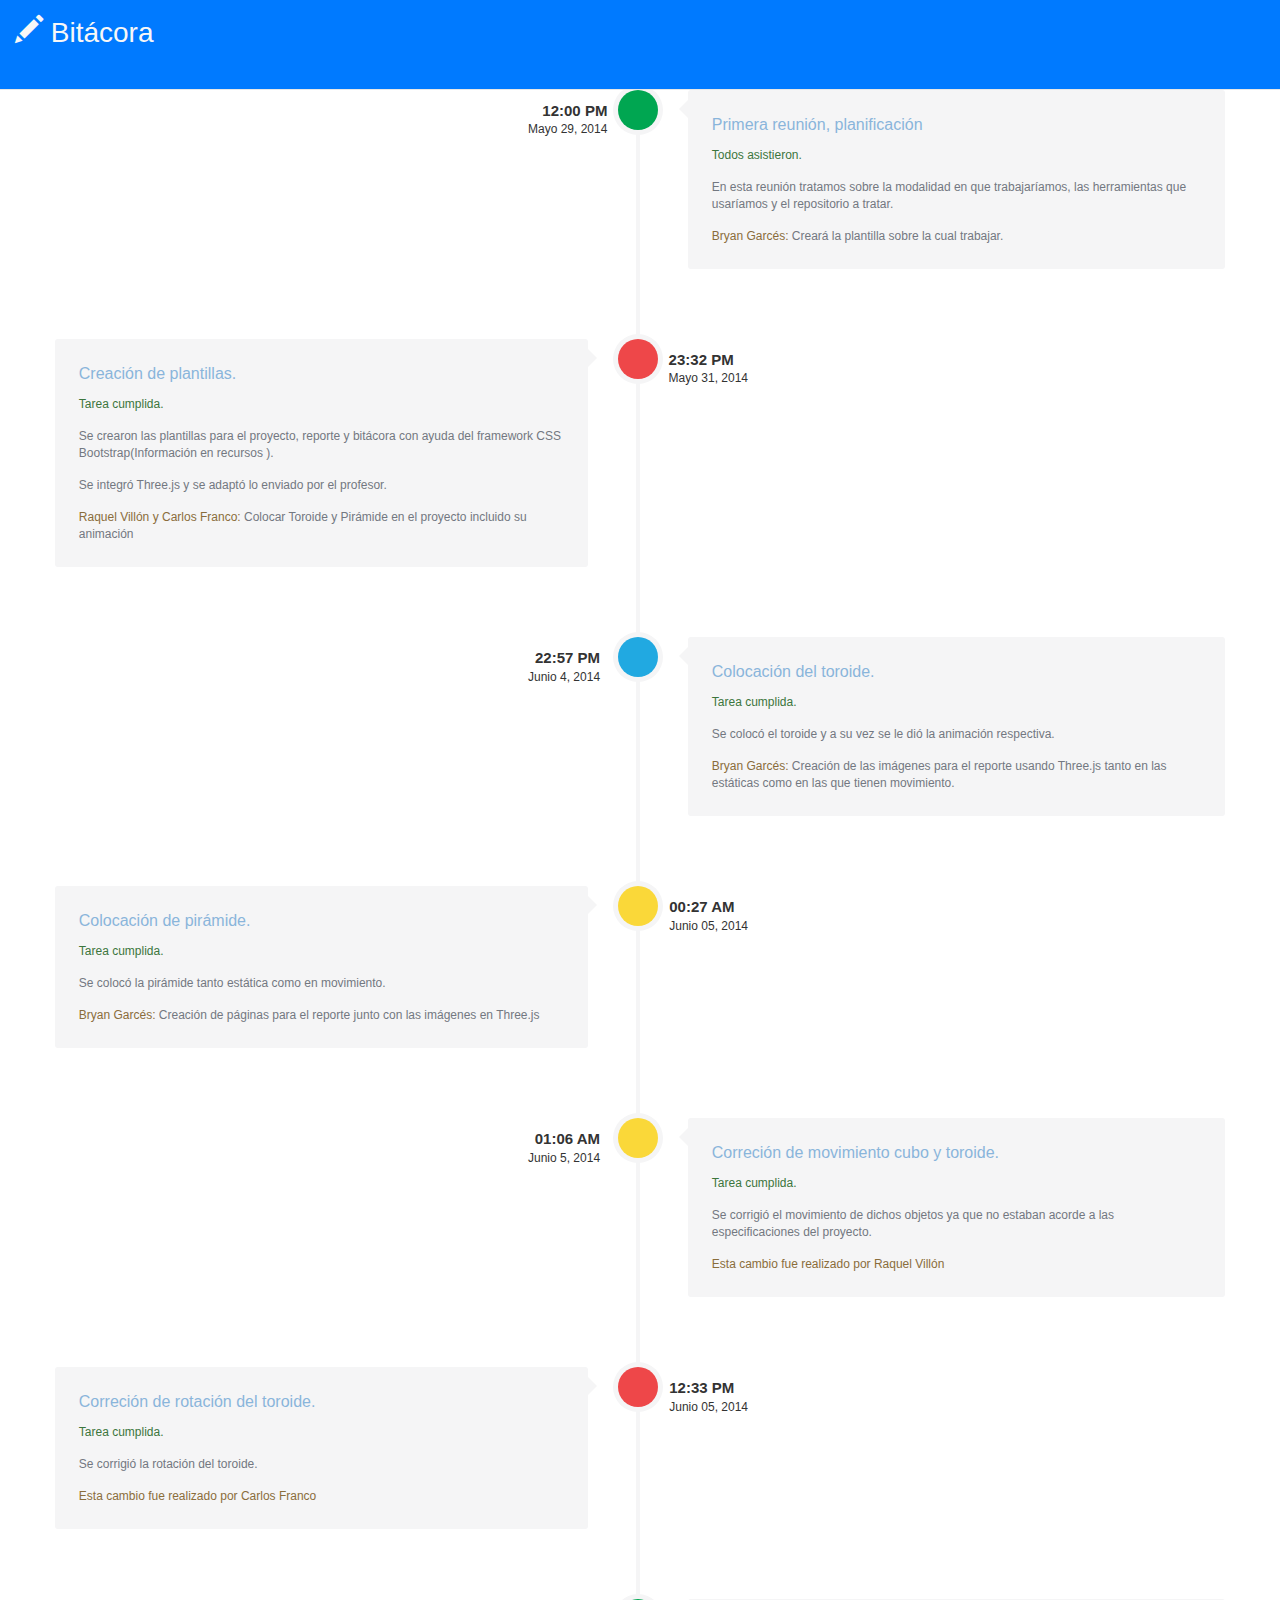
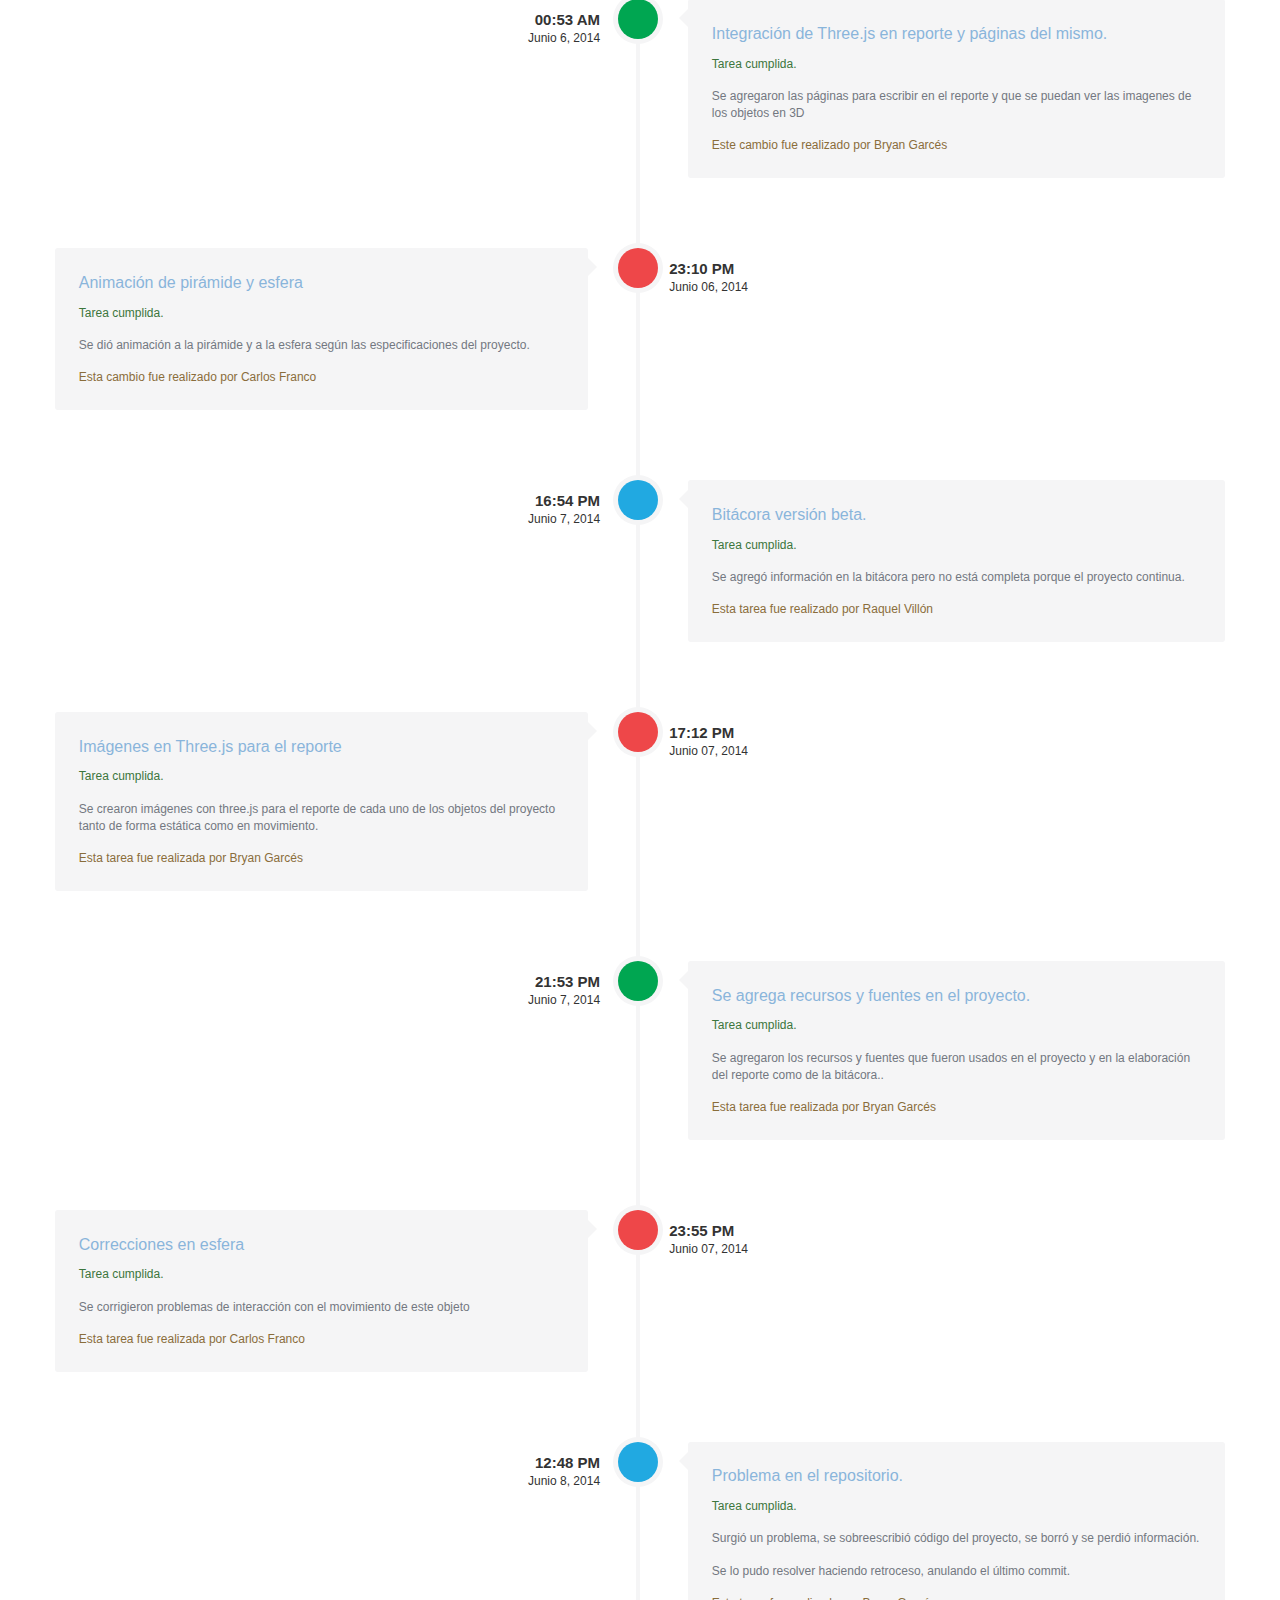
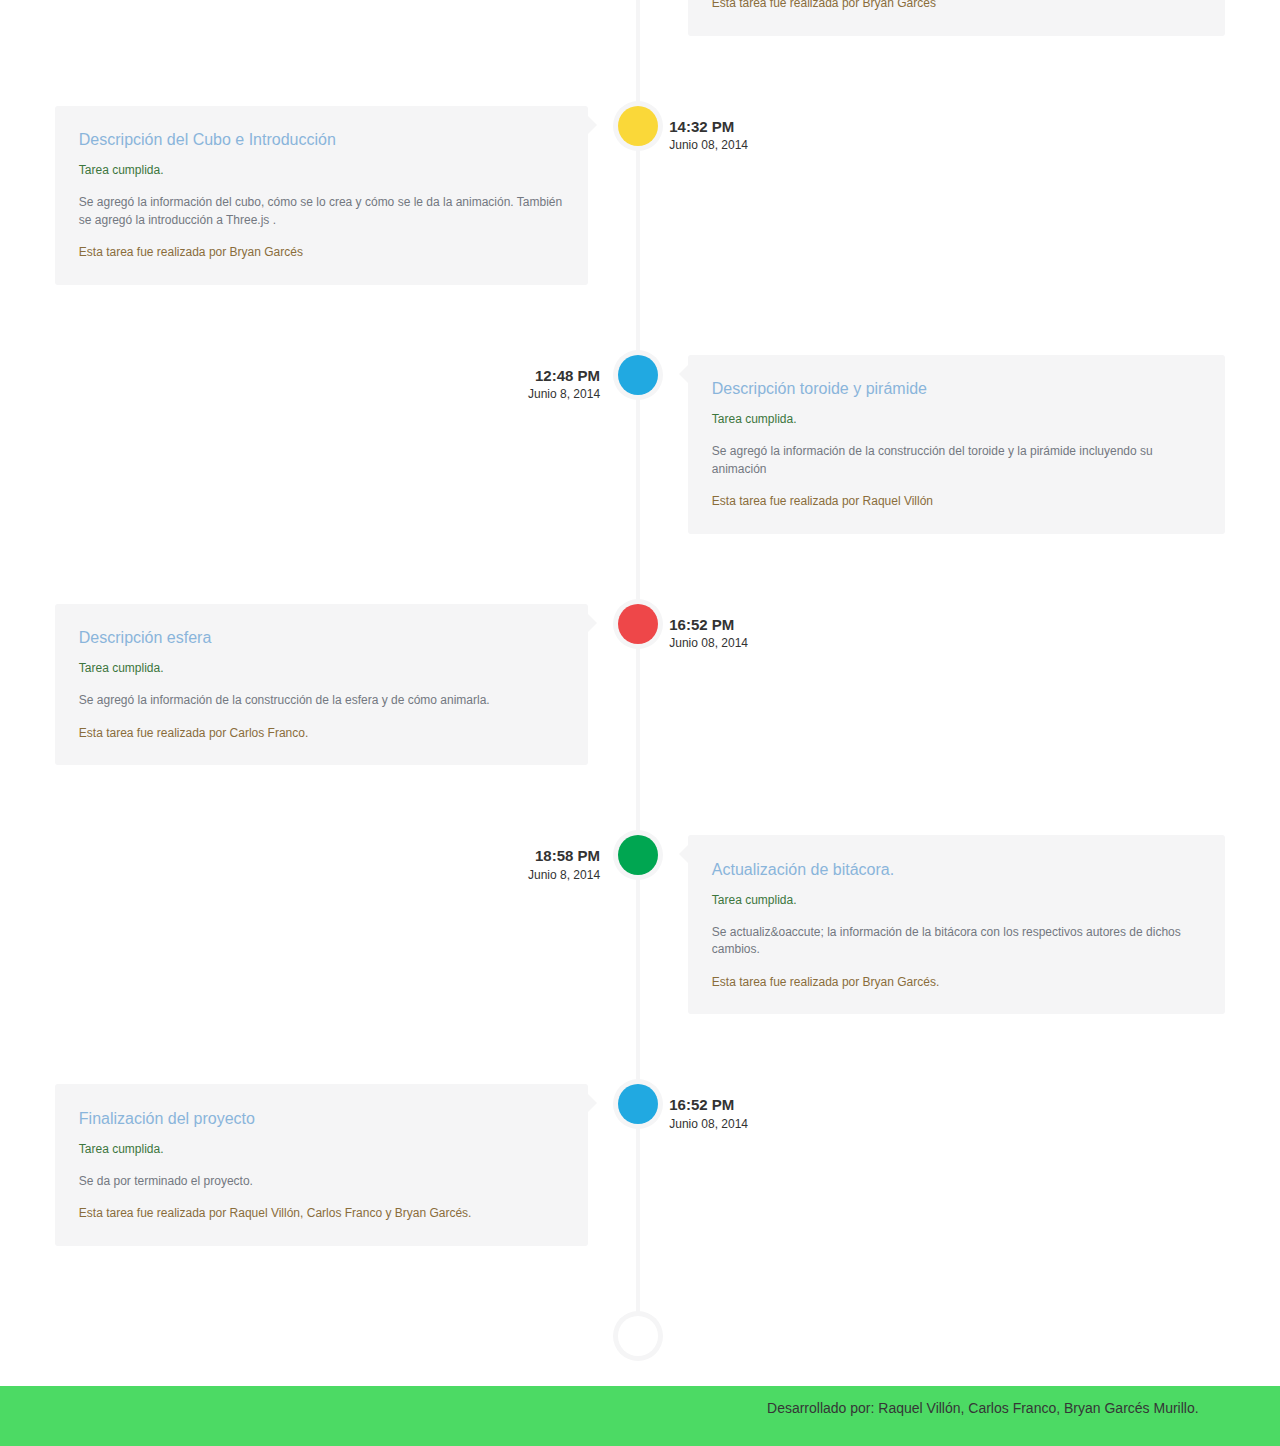
==== commit 7d3e2532: "Correcciones ortográficas en la bitácora" ====
--- a/Proyecto_1er_parcial/Bitacora_reporte/bitacora/bitacora.html
+++ b/Proyecto_1er_parcial/Bitacora_reporte/bitacora/bitacora.html
@@ -54,7 +54,7 @@
 			<div class="timeline-label">
 				<h2><span class="text-primary">Primera reuni&oacute;n, planificaci&oacute;n</span></h2>
 				<p><span class="text-success">Todos asistieron.</span></p>
-				<p>En esta reuni&oacute;n tratamos sobre la modalidad en que trabajar&iacute;amos, las herramientas que ivamos a usar y el repositorio a tratar.</p>
+				<p>En esta reuni&oacute;n tratamos sobre la modalidad en que trabajar&iacute;amos, las herramientas que usar&iacute;amos y el repositorio a tratar.</p>
 				<p><span class="text-warning">Bryan Garc&eacute;s:</span> Crear&aacute; la plantilla sobre la cual trabajar.</p>
 			</div>
 		</div>
@@ -74,9 +74,9 @@
 			<div class="timeline-label">
 				<h2><span class="text-primary">Creaci&oacute;n de plantillas.</span></h2>
 				<p><span class="text-success">Tarea cumplida.</span></p>
-				<p>Se cre&oacute; las plantillas para el proyetco, reporte y bit&acute;cora con ayuda del
+				<p>Se crearon las plantillas para el proyecto, reporte y bit&aacute;cora con ayuda del
 				framework CSS Bootstrap(Informaci&oacute;n en recursos ).</p>
-				<p>Se integr&oacute; Three.js y se adapto lo envio por el profesor.</p>
+				<p>Se integr&oacute; Three.js y se adapt&oacute; lo enviado por el profesor.</p>
 				<p><span class="text-warning">Raquel Vill&oacute;n y Carlos Franco: </span>Colocar Toroide y Pir&aacute;mide en el proyecto incluido su animaci&oacute;n</p>
 				
 			</div>
@@ -97,9 +97,8 @@
 			<div class="timeline-label">
 				<h2><span class="text-primary">Colocaci&oacute;n del toroide.</span></h2>
 				<p><span class="text-success">Tarea cumplida.</span></p>
-				<p>Se coloc&oacute; el toroide y asu vez se le di&oacute; la animaci&oacute;n respectiva.</p>
-				<p>Se integr&oacute; Three.js y se adapto lo envio por el profesor.</p>
-				<p><span class="text-warning">Bryan Garc&eacute;s: </span>Creaci&oacute;n de las imagenes para el reporte usando Three.js tanto est&aacute;ticas como en movimiento.</p>
+				<p>Se coloc&oacute; el toroide y a su vez se le di&oacute; la animaci&oacute;n respectiva.</p>
+				<p><span class="text-warning">Bryan Garc&eacute;s: </span>Creaci&oacute;n de las im&aacute;genes para el reporte usando Three.js tanto en las est&aacute;ticas como en las que tienen movimiento.</p>
 			</div>
 		</div>
 		
@@ -118,7 +117,7 @@
 			<div class="timeline-label">
 				<h2><span class="text-primary">Colocaci&oacute;n de pir&aacute;mide.</span></h2>
 				<p><span class="text-success">Tarea cumplida.</span></p>
-				<p>Se coloc&oacute; la pir&aacute;mide tanto est&aacute;tica como con movimiento.</p>
+				<p>Se coloc&oacute; la pir&aacute;mide tanto est&aacute;tica como en movimiento.</p>
 				<p><span class="text-warning">Bryan Garc&eacute;s: </span>Creaci&oacute;n de p&aacute;ginas para el reporte junto con las im&aacute;genes en Three.js</p>
 			</div>
 		</div>
@@ -153,7 +152,7 @@
 			</div>
 			
 			<div class="timeline-label">
-				<h2><span class="text-primary">Correci&oacute;n de rotaci&oacute;n de toroide.</span></h2>
+				<h2><span class="text-primary">Correci&oacute;n de rotaci&oacute;n del toroide.</span></h2>
 				<p><span class="text-success">Tarea cumplida.</span></p>
 				<p>Se corrigi&oacute; la rotaci&oacute;n del toroide.</p>
 				<p><span class="text-warning">Esta cambio fue realizado por Carlos Franco</span></p>
@@ -173,8 +172,8 @@
 			<div class="timeline-label">
 				<h2><span class="text-primary">Integraci&oacute;n de Three.js en reporte y p&aacute;ginas del mismo.</span></h2>
 				<p><span class="text-success">Tarea cumplida.</span></p>
-				<p>Se agrego p&aacute;ginas para escribir en el reporte y que se puedan ver las imagenes</p>
-				<p><span class="text-warning">Esta cambio fue realizado por Bryan Garc&eacute;s</span></p>
+				<p>Se agregaron las p&aacute;ginas para escribir en el reporte y que se puedan ver las imagenes de los objetos en 3D</p>
+				<p><span class="text-warning">Este cambio fue realizado por Bryan Garc&eacute;s</span></p>
 			</div>
 		</div>
 		
@@ -189,9 +188,9 @@
 			</div>
 			
 			<div class="timeline-label">
-				<h2><span class="text-primary">Pir&aacute;mide animaci&oacute;n y esfera</span></h2>
-				<p><span class="text-success">Tarea cumplida.</span></p>
-				<p>Se di&oacute; animaci&oacute;n a la pir&aacute;mide y a la esfera segun las especificaciones del proyecto.</p>
+				<h2><span class="text-primary">Animaci&oacute;n de pir&aacute;mide y esfera</span></h2>
+				<p><span class="text-success">Tarea cumplida.</span></p>
+				<p>Se di&oacute; animaci&oacute;n a la pir&aacute;mide y a la esfera seg&uacute;n las especificaciones del proyecto.</p>
 				<p><span class="text-warning">Esta cambio fue realizado por Carlos Franco</span></p>
 			</div>
 		</div>
@@ -209,7 +208,7 @@
 			<div class="timeline-label">
 				<h2><span class="text-primary">Bit&aacute;cora versi&oacute;n beta.</span></h2>
 				<p><span class="text-success">Tarea cumplida.</span></p>
-				<p>Se agrego informaci&oacute;n en la bit&aacute;cora pero esta esta en aumento ya que el proyecto continua.</p>
+				<p>Se agreg&oacute; informaci&oacute;n en la bit&aacute;cora pero no est&aacute; completa porque el proyecto continua.</p>
 				<p><span class="text-warning">Esta tarea fue realizado por Raquel Vill&oacute;n</span></p>
 			</div>
 		</div>
@@ -225,9 +224,9 @@
 			</div>
 			
 			<div class="timeline-label">
-				<h2><span class="text-primary">Imagenes en Three.js para el reporte</span></h2>
-				<p><span class="text-success">Tarea cumplida.</span></p>
-				<p>Se cre&oacute; imagenes creadas en three.js para el reporte de cada uno de los objectos del proyecto tanto de forma est&aacute;tica como en movimiento.</p>
+				<h2><span class="text-primary">Im&aacute;genes en Three.js para el reporte</span></h2>
+				<p><span class="text-success">Tarea cumplida.</span></p>
+				<p>Se crearon im&aacute;genes con three.js para el reporte de cada uno de los objetos del proyecto tanto de forma est&aacute;tica como en movimiento.</p>
 				<p><span class="text-warning">Esta tarea fue realizada por Bryan Garc&eacute;s</span></p>
 			</div>
 		</div>
@@ -245,8 +244,8 @@
 			<div class="timeline-label">
 				<h2><span class="text-primary">Se agrega recursos y fuentes en el proyecto.</span></h2>
 				<p><span class="text-success">Tarea cumplida.</span></p>
-				<p>Se agrega los recursos y fuentes que fueron usados en el proyecto y en la elaboraci&oacute;n del reporte como de la bit&aacute;cora..</p>
-				<p><span class="text-warning">Esta tarea fue realizado por Bryan Garc&eacute;s</span></p>
+				<p>Se agregaron los recursos y fuentes que fueron usados en el proyecto y en la elaboraci&oacute;n del reporte como de la bit&aacute;cora..</p>
+				<p><span class="text-warning">Esta tarea fue realizada por Bryan Garc&eacute;s</span></p>
 			</div>
 		</div>
 		
@@ -263,7 +262,7 @@
 			<div class="timeline-label">
 				<h2><span class="text-primary">Correcciones en esfera</span></h2>
 				<p><span class="text-success">Tarea cumplida.</span></p>
-				<p>Se corrigi&oacute; problemas de iteracci&oacute;n con los checkbok de este objeto</p>
+				<p>Se corrigieron problemas de interacci&oacute;n con el movimiento de este objeto</p>
 				<p><span class="text-warning">Esta tarea fue realizada por Carlos Franco</span></p>
 			</div>
 		</div>
@@ -281,8 +280,8 @@
 			<div class="timeline-label">
 				<h2><span class="text-primary">Problema en el repositorio.</span></h2>
 				<p><span class="text-success">Tarea cumplida.</span></p>
-				<p>Surgi&oacute; un problema se sobreescribio c&oacute;digo del proyecto y se borr&oacute; se perdi&oacute; informaci&oacute;n.</p>
-				<p>Se lo pud&oacute; resolver haciendo retroceso, anulando el ultimo commit.</p>
+				<p>Surgi&oacute; un problema, se sobreescribi&oacute; c&oacute;digo del proyecto, se borr&oacute; y se perdi&oacute; informaci&oacute;n.</p>
+				<p>Se lo pudo resolver haciendo retroceso, anulando el &uacute;ltimo commit.</p>
 				<p><span class="text-warning">Esta tarea fue realizada por Bryan Garc&eacute;s</span></p>
 			</div>
 		</div>
@@ -298,9 +297,9 @@
 			</div>
 			
 			<div class="timeline-label">
-				<h2><span class="text-primary">Descripci&oacute;n cubo e Introducci&oacute;n</span></h2>
-				<p><span class="text-success">Tarea cumplida.</span></p>
-				<p>Se agrega la informaci&oacute;n de cubo como se lo crea y como se lo anima sin olvidar la introducci&oacute;n que se le da a Three.js .</p>
+				<h2><span class="text-primary">Descripci&oacute;n del Cubo e Introducci&oacute;n</span></h2>
+				<p><span class="text-success">Tarea cumplida.</span></p>
+				<p>Se agreg&oacute; la informaci&oacute;n del cubo, c&oacute;mo se lo crea y c&oacute;mo se le da la animaci&oacute;n. Tambi&eacute;n se agreg&oacute; la introducci&oacute;n a Three.js .</p>
 				<p><span class="text-warning">Esta tarea fue realizada por Bryan Garc&eacute;s</span></p>
 			</div>
 		</div>
@@ -318,7 +317,7 @@
 			<div class="timeline-label">
 				<h2><span class="text-primary">Descripci&oacute;n toroide y pir&aacute;mide</span></h2>
 				<p><span class="text-success">Tarea cumplida.</span></p>
-				<p>Se agrega la informaci&oacute;n de la construcci&oacute;n del toroide y la pir&aacute;mide incluyendo su animaci&oacute;</p>
+				<p>Se agreg&oacute; la informaci&oacute;n de la construcci&oacute;n del toroide y la pir&aacute;mide incluyendo su animaci&oacute;n</p>
 				<p><span class="text-warning">Esta tarea fue realizada por Raquel Vill&oacute;n</span></p>
 			</div>
 		</div>
@@ -336,7 +335,7 @@
 			<div class="timeline-label">
 				<h2><span class="text-primary">Descripci&oacute;n esfera</span></h2>
 				<p><span class="text-success">Tarea cumplida.</span></p>
-				<p>Se agrega la informaci&oacute;n de la construcci&oacute;n de la esfera y de como animarla.</p>
+				<p>Se agreg&oacute; la informaci&oacute;n de la construcci&oacute;n de la esfera y de c&oacute;mo animarla.</p>
 				<p><span class="text-warning">Esta tarea fue realizada por Carlos Franco.</span></p>
 			</div>
 		</div>
@@ -354,7 +353,7 @@
 			<div class="timeline-label">
 				<h2><span class="text-primary">Actualizaci&oacute;n de bit&aacute;cora.</span></h2>
 				<p><span class="text-success">Tarea cumplida.</span></p>
-				<p>Se actualiza la informaci&oacute;n de la bit&aacute;cora con los respectivos autores de dichos cambios.</p>
+				<p>Se actualiz&oaccute; la informaci&oacute;n de la bit&aacute;cora con los respectivos autores de dichos cambios.</p>
 				<p><span class="text-warning">Esta tarea fue realizada por Bryan Garc&eacute;s.</span></p>
 			</div>
 		</div>
